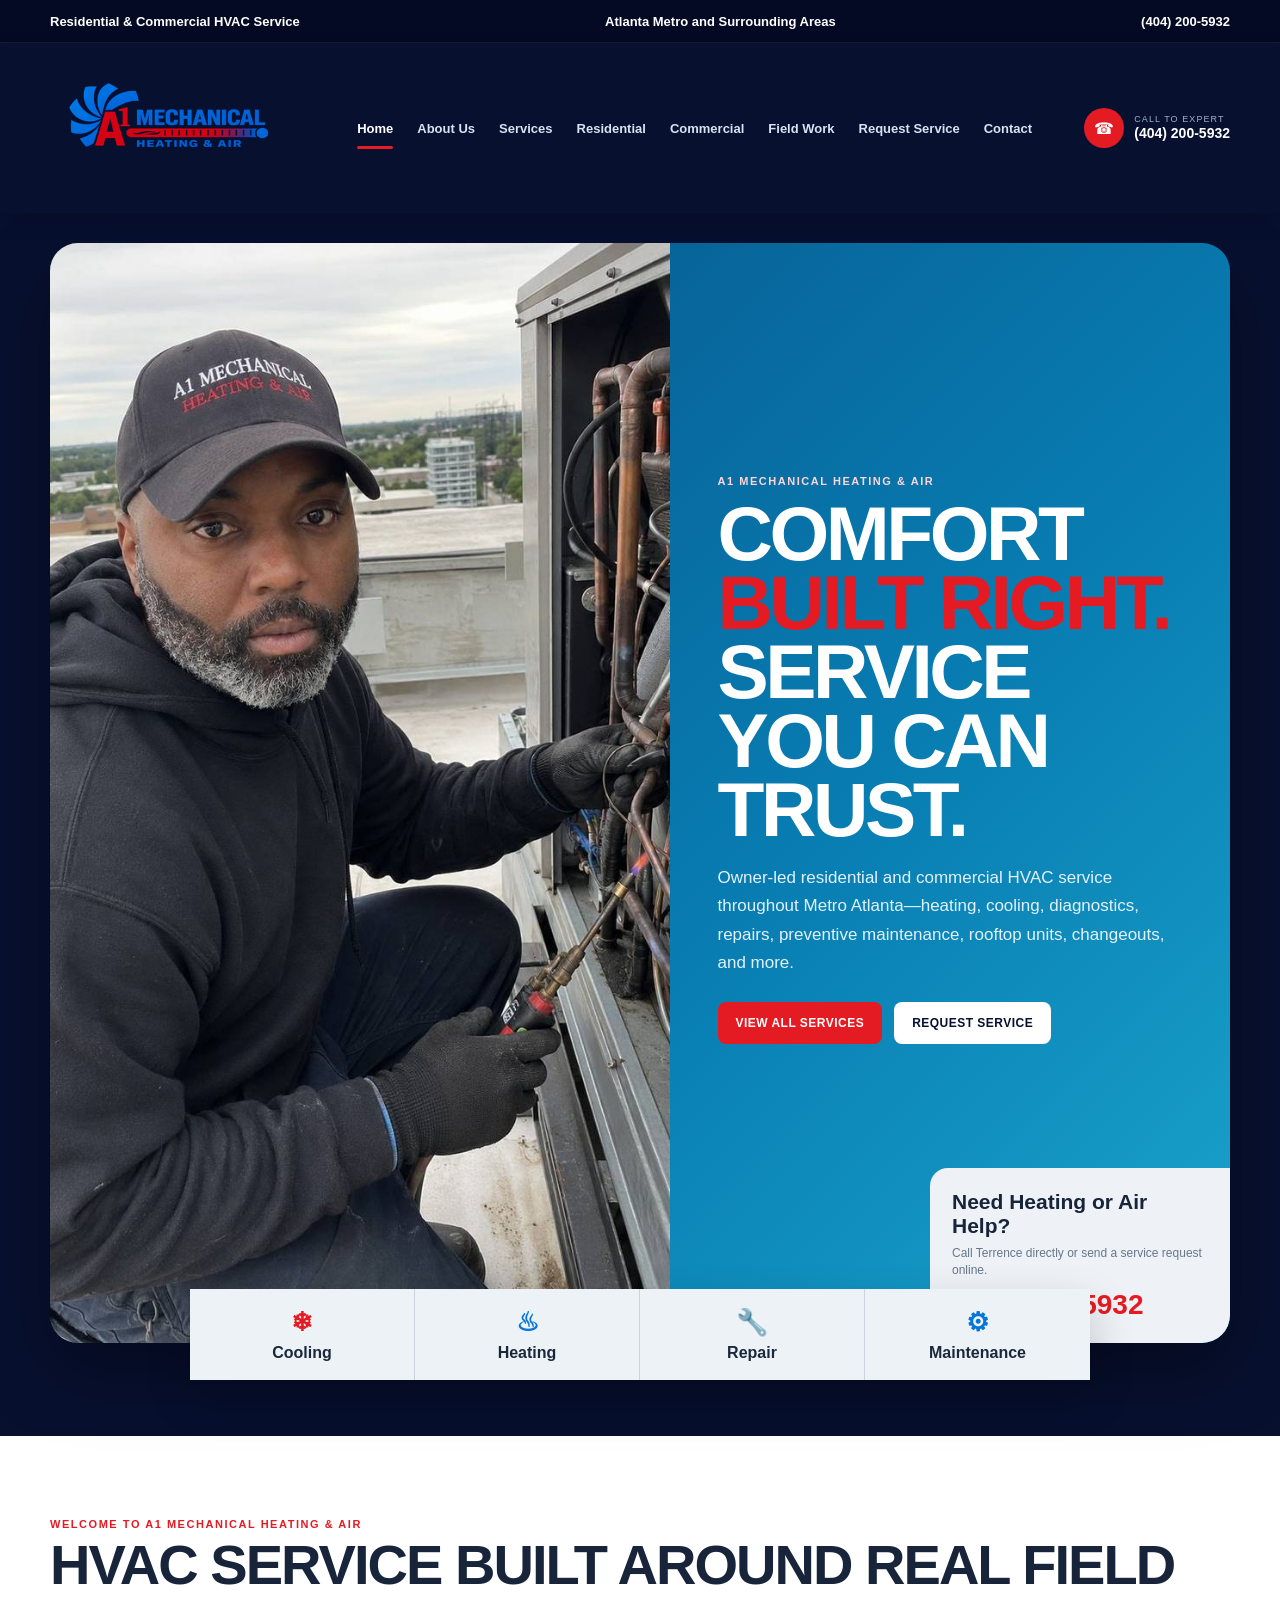
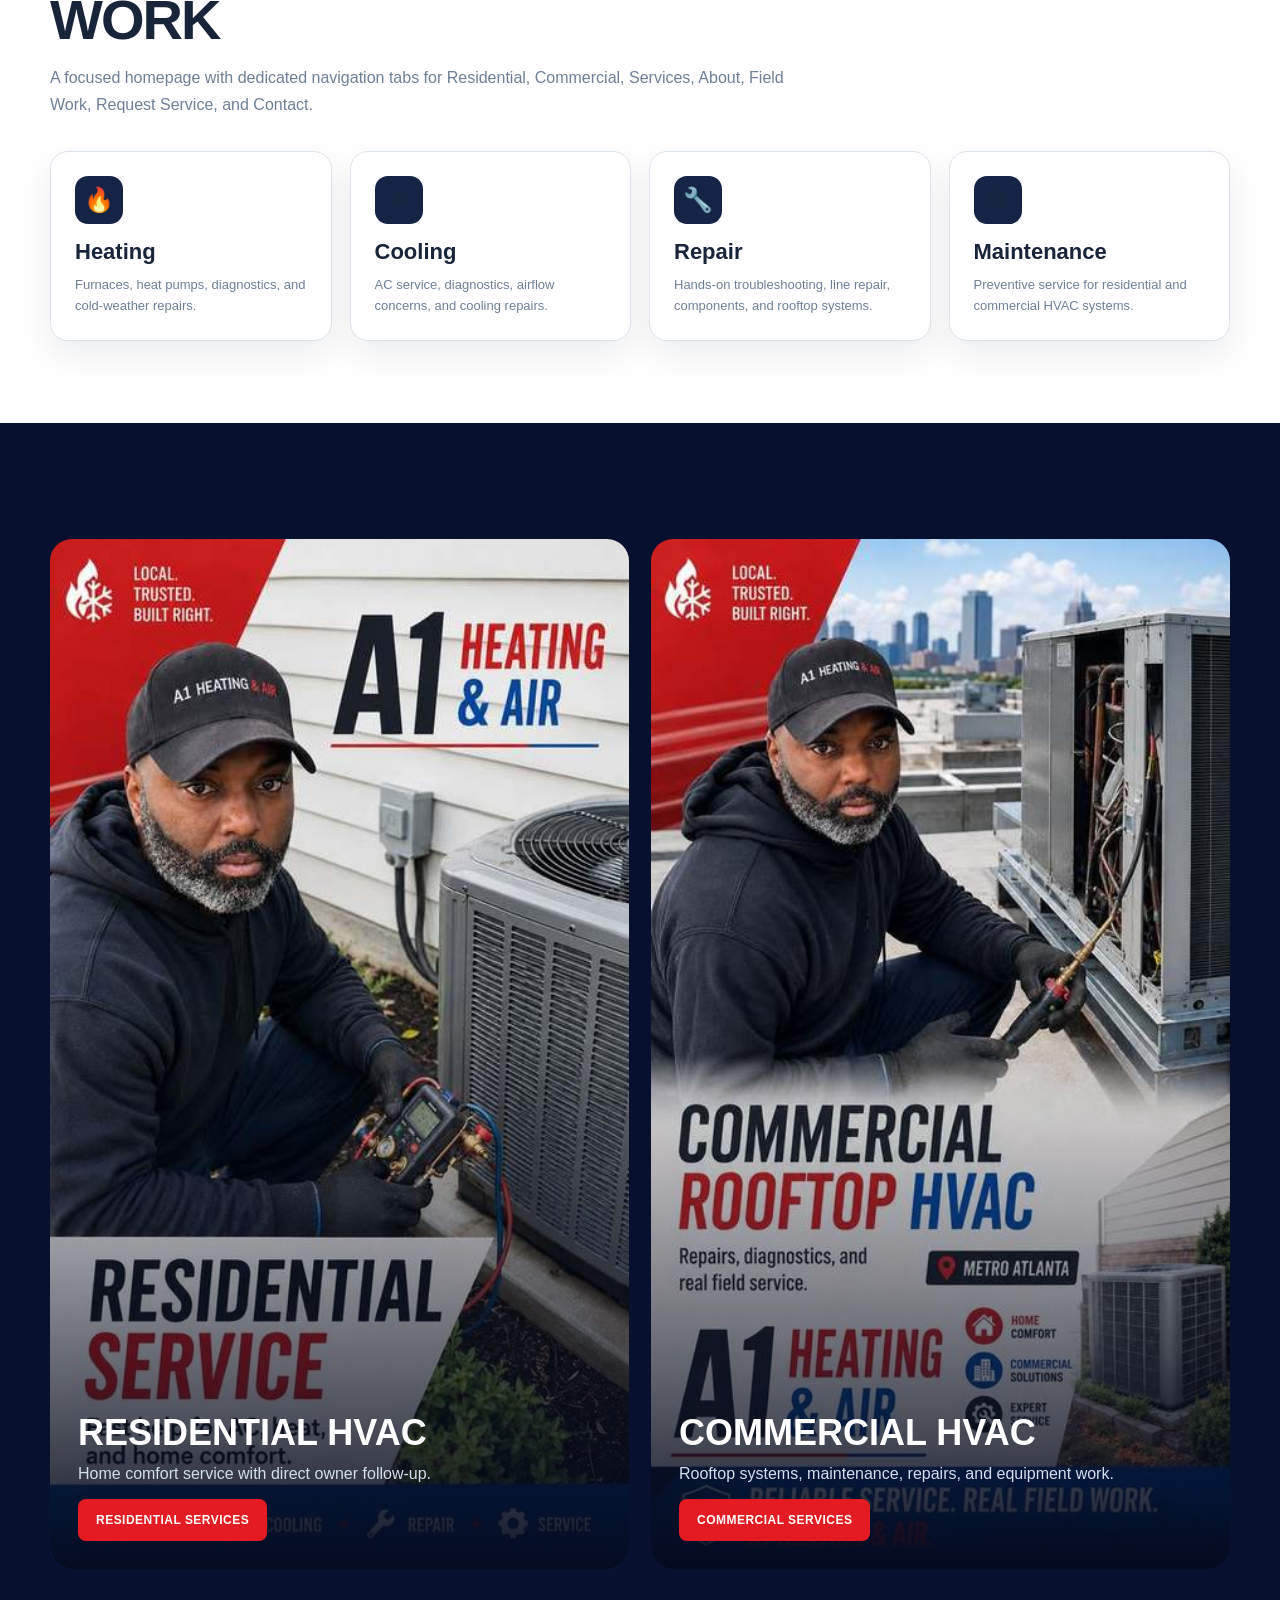
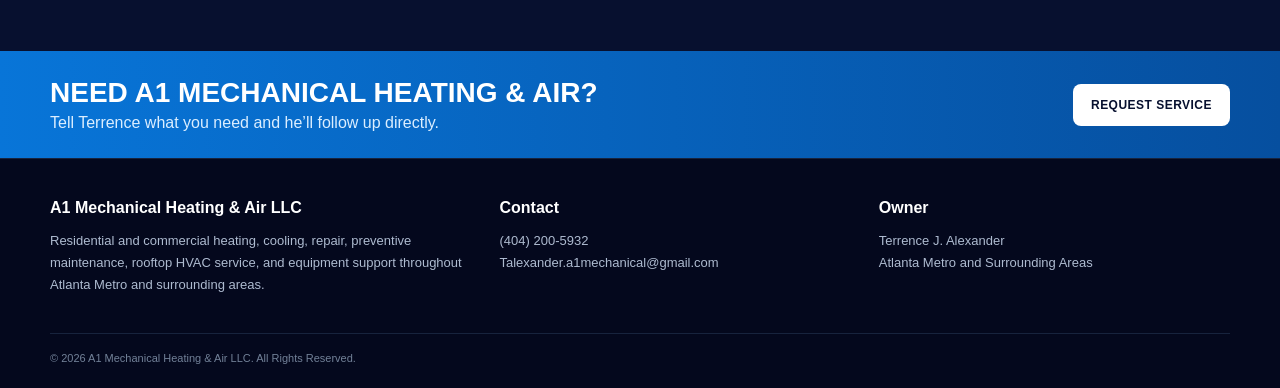
==== index.html @ 17d59645 "Rebuild site as true multi-page website with navigation tabs" ====
<!doctype html><html lang="en"><head><meta charset="utf-8"><meta name="viewport" content="width=device-width,initial-scale=1"><title>A1 Mechanical Heating & Air | Metro Atlanta HVAC</title><meta name="description" content="A1 Mechanical Heating & Air LLC - Metro Atlanta HVAC services."><style>:root{--navy:#07102f;--navy2:#0d1b3d;--blue:#0875d8;--red:#e51b23;--red2:#bd1118;--white:#fff;--soft:#f4f7fb;--ink:#18243a;--muted:#6f8096;--line:#dbe3ec}*{box-sizing:border-box}html{scroll-behavior:smooth}body{margin:0;font-family:Arial,Helvetica,sans-serif;color:var(--ink);background:var(--soft)}a{text-decoration:none;color:inherit}img{max-width:100%;display:block}.container{width:min(1180px,calc(100% - 36px));margin:auto}.topbar{background:#050a24;color:#fff;border-bottom:1px solid rgba(255,255,255,.07)}.topbar .container{min-height:42px;display:flex;align-items:center;justify-content:space-between;gap:18px;font-size:13px;font-weight:700}.site-header{background:var(--navy);position:sticky;top:0;z-index:50;box-shadow:0 8px 20px rgba(0,0,0,.16)}.nav{min-height:86px;display:flex;align-items:center;justify-content:space-between;gap:24px}.logo img{width:255px;height:auto}.tabs{display:flex;align-items:center;gap:24px;color:#d7e3f2;font-weight:700;font-size:13px}.tabs a{position:relative;padding:33px 0}.tabs a:hover,.tabs a.active{color:#fff}.tabs a.active:after{content:"";position:absolute;left:0;right:0;bottom:20px;height:3px;background:var(--red);border-radius:3px}.callbox{display:flex;align-items:center;gap:10px;color:#fff}.callcircle{width:40px;height:40px;border-radius:50%;background:var(--red);display:grid;place-items:center}.callbox small{display:block;color:#9db0c9;font-size:9px;text-transform:uppercase;letter-spacing:.12em}.callbox b{font-size:14px}.mobile-nav{display:none;background:var(--red);padding:10px 13px;border-radius:999px;color:#fff;font-size:12px;font-weight:900}.hero-wrap{background:var(--navy);padding:30px 0 56px}.hero{min-height:620px;border-radius:28px;overflow:hidden;background:linear-gradient(135deg,#074f86,#087db2 60%,#1aa4cc);display:grid;grid-template-columns:1.05fr .95fr;position:relative;box-shadow:0 30px 70px rgba(0,0,0,.35)}.hero-media{position:relative;min-height:620px;background:#0a2346;overflow:hidden}.hero-media img{width:100%;height:100%;object-fit:cover;object-position:center top}.hero-copy{padding:72px 54px 140px 48px;color:#fff;display:flex;flex-direction:column;justify-content:center}.kicker{color:#ffd5d7;text-transform:uppercase;letter-spacing:.14em;font-size:11px;font-weight:900;margin-bottom:12px}.hero h1,.page-hero h1{margin:0;text-transform:uppercase;font-size:clamp(48px,6vw,82px);line-height:.9;letter-spacing:-.045em}.hero h1 span,.page-hero h1 span{color:var(--red)}.hero p{font-size:17px;line-height:1.65;color:#e3f1fb;max-width:560px;margin:20px 0 25px}.actions{display:flex;gap:12px;flex-wrap:wrap}.btn{display:inline-flex;justify-content:center;align-items:center;padding:14px 18px;border-radius:8px;font-size:12px;font-weight:900;text-transform:uppercase;letter-spacing:.04em}.btn-red{background:var(--red);color:#fff}.btn-red:hover{background:var(--red2)}.btn-light{background:#fff;color:var(--navy)}.hero-contact{position:absolute;right:0;bottom:0;width:300px;background:#eef2f7;color:var(--ink);padding:22px;border-radius:18px 0 0 0}.hero-contact h3{margin:0 0 7px;font-size:21px}.hero-contact p{font-size:12px;line-height:1.45;color:#66768b;margin:0 0 10px}.hero-contact strong{font-size:28px;color:var(--red)}.quickbar{width:min(900px,86%);margin:-54px auto 0;position:relative;z-index:5;background:#edf2f7;display:grid;grid-template-columns:repeat(4,1fr);box-shadow:0 18px 45px rgba(0,0,0,.2)}.quick{padding:18px 14px;text-align:center;border-right:1px solid #cad3de;font-weight:800;color:#1b283b}.quick:last-child{border:0}.quick .icon{display:block;font-size:26px;margin-bottom:6px}.quick:nth-child(odd) .icon{color:var(--red)}.quick:nth-child(even) .icon{color:var(--blue)}.section{padding:82px 0}.section.dark{background:var(--navy);color:#fff}.section.alt{background:#fff}.eyebrow{color:var(--red);font-size:11px;letter-spacing:.14em;text-transform:uppercase;font-weight:900}.section h2{font-size:clamp(36px,4.5vw,56px);line-height:.98;text-transform:uppercase;letter-spacing:-.035em;margin:8px 0 14px}.section-lead{max-width:760px;color:var(--muted);line-height:1.7}.dark .section-lead{color:#aebbd0}.card-grid{display:grid;grid-template-columns:repeat(4,1fr);gap:18px;margin-top:32px}.card{background:#fff;border:1px solid var(--line);border-radius:18px;padding:24px;box-shadow:0 14px 35px rgba(9,28,56,.08)}.dark .card{background:#0d1938;border-color:#213456;color:#fff}.card h3{margin:0 0 9px;font-size:22px}.card p{margin:0;color:var(--muted);line-height:1.65;font-size:13px}.dark .card p{color:#9eacc1}.card .mini{width:48px;height:48px;border-radius:13px;background:#152344;display:grid;place-items:center;font-size:24px;margin-bottom:15px}.feature-grid{display:grid;grid-template-columns:1fr 1fr;gap:22px;margin-top:34px}.feature{min-height:500px;border-radius:22px;overflow:hidden;position:relative;background:#0d1830}.feature img{width:100%;height:100%;object-fit:cover}.feature:after{content:"";position:absolute;inset:0;background:linear-gradient(transparent 48%,rgba(4,9,27,.95))}.feature-copy{position:absolute;left:28px;right:28px;bottom:28px;z-index:2;color:#fff}.feature-copy h3{margin:0;font-size:36px;text-transform:uppercase}.feature-copy p{margin:8px 0 12px;color:#d3dfed;line-height:1.55}.band{background:linear-gradient(90deg,var(--blue),#064f9f);color:#fff;padding:26px 0}.band .container{display:flex;align-items:center;justify-content:space-between;gap:20px}.band h3{margin:0;font-size:28px;text-transform:uppercase}.band p{margin:5px 0 0;color:#dbeeff}.gallery{display:grid;grid-template-columns:repeat(5,1fr);gap:14px;margin-top:30px}.gallery img{width:100%;aspect-ratio:3/4;object-fit:cover;border-radius:16px;box-shadow:0 14px 34px rgba(0,0,0,.12)}.page-hero{background:linear-gradient(135deg,var(--navy),#0a2958);color:#fff;padding:76px 0}.page-hero p{max-width:650px;color:#c8d8eb;line-height:1.7;font-size:17px}.content-split{display:grid;grid-template-columns:1fr 1fr;gap:30px;align-items:center}.content-split img{border-radius:22px;box-shadow:0 18px 48px rgba(0,0,0,.15)}.list{padding:0;margin:22px 0;list-style:none}.list li{padding:11px 0;border-bottom:1px solid #e1e7ee}.list li:before{content:"✓";color:var(--red);font-weight:900;margin-right:10px}.form-shell{display:grid;grid-template-columns:.8fr 1.2fr;gap:26px;align-items:start}.contact-card{background:linear-gradient(145deg,#0e2a57,#081730);color:#fff;border-radius:22px;padding:30px;position:sticky;top:110px}.contact-card h3{margin:0 0 10px;font-size:33px;text-transform:uppercase}.contact-card p{color:#b4c5d9;line-height:1.6}.contact-item{padding:14px 0;border-top:1px solid rgba(255,255,255,.13)}.contact-item:first-of-type{border:0}.contact-item span{display:block;font-size:13px;color:#bfd0e1;margin-top:3px}.form-card{background:#fff;border-radius:22px;padding:30px;box-shadow:0 16px 42px rgba(0,0,0,.08)}.form-card h2{margin-top:0}.form-grid{display:grid;grid-template-columns:1fr 1fr;gap:14px}.field{display:flex;flex-direction:column;gap:6px}.full{grid-column:1/-1}label{font-size:12px;font-weight:800;color:#25364a}input,select,textarea{width:100%;border:1px solid #ccd6e1;border-radius:10px;padding:12px 13px;outline:none}input:focus,select:focus,textarea:focus{border-color:var(--blue);box-shadow:0 0 0 4px rgba(8,117,216,.08)}textarea{min-height:120px;resize:vertical}.segment{display:grid;grid-template-columns:1fr 1fr;gap:8px}.segment input{display:none}.segment span{display:block;text-align:center;padding:11px;border:1px solid #ccd6e1;border-radius:10px;font-weight:800;cursor:pointer}.segment input:checked+span{background:#eef6ff;border-color:var(--blue);color:var(--blue)}.submit{width:100%;border:0;border-radius:10px;background:var(--red);color:#fff;padding:15px;font-weight:900;text-transform:uppercase;cursor:pointer}footer{background:#04081d;color:#aebbd0;padding:40px 0 24px;border-top:1px solid #17233d}.footer-grid{display:grid;grid-template-columns:1.2fr 1fr 1fr;gap:28px}footer h4{margin:0 0 10px;color:#fff}footer p,footer a{font-size:13px;line-height:1.7}.copy{border-top:1px solid #17233d;margin-top:24px;padding-top:18px;font-size:11px;color:#728198}@media(max-width:980px){.tabs,.callbox{display:none}.mobile-nav{display:inline-flex}.hero{grid-template-columns:1fr}.hero-media{min-height:420px}.hero-copy{padding:42px 30px 150px}.quickbar{width:94%;grid-template-columns:1fr 1fr}.card-grid{grid-template-columns:1fr 1fr}.gallery{grid-template-columns:repeat(3,1fr)}.content-split,.form-shell{grid-template-columns:1fr}.contact-card{position:static}.footer-grid{grid-template-columns:1fr 1fr}}@media(max-width:640px){.container{width:min(100% - 24px,1180px)}.topbar .container{justify-content:center;text-align:center}.logo img{width:220px}.hero-media{min-height:330px}.hero-copy{padding:32px 22px 165px}.hero h1,.page-hero h1{font-size:50px}.hero-contact{width:100%;border-radius:0}.quickbar{width:100%;margin-top:0}.card-grid{grid-template-columns:1fr}.feature-grid{grid-template-columns:1fr}.gallery{grid-template-columns:1fr 1fr}.band .container{display:block}.band .btn{margin-top:14px}.form-grid{grid-template-columns:1fr}.full{grid-column:auto}.footer-grid{grid-template-columns:1fr}}</style></head><body><div class="topbar"><div class="container"><span>Residential &amp; Commercial HVAC Service</span><span>Atlanta Metro and Surrounding Areas</span><a href="tel:+14042005932">(404) 200-5932</a></div></div><header class="site-header"><div class="container nav"><a class="logo" href="index.html"><img src="[data-uri]" alt="A1 Mechanical Heating & Air"></a><nav class="tabs"><a href="index.html" class="active">Home</a><a href="about.html" class="">About Us</a><a href="services.html" class="">Services</a><a href="residential.html" class="">Residential</a><a href="commercial.html" class="">Commercial</a><a href="field-work.html" class="">Field Work</a><a href="request-service.html" class="">Request Service</a><a href="contact.html" class="">Contact</a></nav><div class="callbox"><div class="callcircle">☎</div><div><small>Call to Expert</small><b>(404) 200-5932</b></div></div><a class="mobile-nav" href="request-service.html">Request Service</a></div></header><main><section class="hero-wrap"><div class="container"><div class="hero"><div class="hero-media"><img src="[data-uri]" alt="Terrence J. Alexander of A1 Mechanical Heating & Air"></div><div class="hero-copy"><div class="kicker">A1 Mechanical Heating & Air</div><h1>Comfort <span>Built Right.</span><br>Service You Can Trust.</h1><p>Owner-led residential and commercial HVAC service throughout Metro Atlanta—heating, cooling, diagnostics, repairs, preventive maintenance, rooftop units, changeouts, and more.</p><div class="actions"><a class="btn btn-red" href="services.html">View All Services</a><a class="btn btn-light" href="request-service.html">Request Service</a></div></div><aside class="hero-contact"><h3>Need Heating or Air Help?</h3><p>Call Terrence directly or send a service request online.</p><strong>(404) 200-5932</strong></aside></div><div class="quickbar"><div class="quick"><span class="icon">❄</span>Cooling</div><div class="quick"><span class="icon">♨</span>Heating</div><div class="quick"><span class="icon">🔧</span>Repair</div><div class="quick"><span class="icon">⚙</span>Maintenance</div></div></div></section><section class="section alt"><div class="container"><div class="eyebrow">Welcome to A1 Mechanical Heating & Air</div><h2>HVAC Service Built Around Real Field Work</h2><p class="section-lead">A focused homepage with dedicated navigation tabs for Residential, Commercial, Services, About, Field Work, Request Service, and Contact.</p><div class="card-grid"><div class="card"><div class="mini">🔥</div><h3>Heating</h3><p>Furnaces, heat pumps, diagnostics, and cold-weather repairs.</p></div><div class="card"><div class="mini">❄</div><h3>Cooling</h3><p>AC service, diagnostics, airflow concerns, and cooling repairs.</p></div><div class="card"><div class="mini">🔧</div><h3>Repair</h3><p>Hands-on troubleshooting, line repair, components, and rooftop systems.</p></div><div class="card"><div class="mini">⚙</div><h3>Maintenance</h3><p>Preventive service for residential and commercial HVAC systems.</p></div></div></div></section><section class="section dark"><div class="container"><div class="feature-grid"><div class="feature"><img src="[data-uri]" alt="Residential HVAC"><div class="feature-copy"><h3>Residential HVAC</h3><p>Home comfort service with direct owner follow-up.</p><a class="btn btn-red" href="residential.html">Residential Services</a></div></div><div class="feature"><img src="[data-uri]" alt="Commercial rooftop HVAC"><div class="feature-copy"><h3>Commercial HVAC</h3><p>Rooftop systems, maintenance, repairs, and equipment work.</p><a class="btn btn-red" href="commercial.html">Commercial Services</a></div></div></div></div></section><div class="band"><div class="container"><div><h3>Need A1 Mechanical Heating & Air?</h3><p>Tell Terrence what you need and he’ll follow up directly.</p></div><a class="btn btn-light" href="request-service.html">Request Service</a></div></div></main><footer><div class="container footer-grid"><div><h4>A1 Mechanical Heating &amp; Air LLC</h4><p>Residential and commercial heating, cooling, repair, preventive maintenance, rooftop HVAC service, and equipment support throughout Atlanta Metro and surrounding areas.</p></div><div><h4>Contact</h4><p><a href="tel:+14042005932">(404) 200-5932</a><br><a href="mailto:Talexander.a1mechanical@gmail.com">Talexander.a1mechanical@gmail.com</a></p></div><div><h4>Owner</h4><p>Terrence J. Alexander<br>Atlanta Metro and Surrounding Areas</p></div></div><div class="container copy">© 2026 A1 Mechanical Heating &amp; Air LLC. All Rights Reserved.</div></footer></body></html>
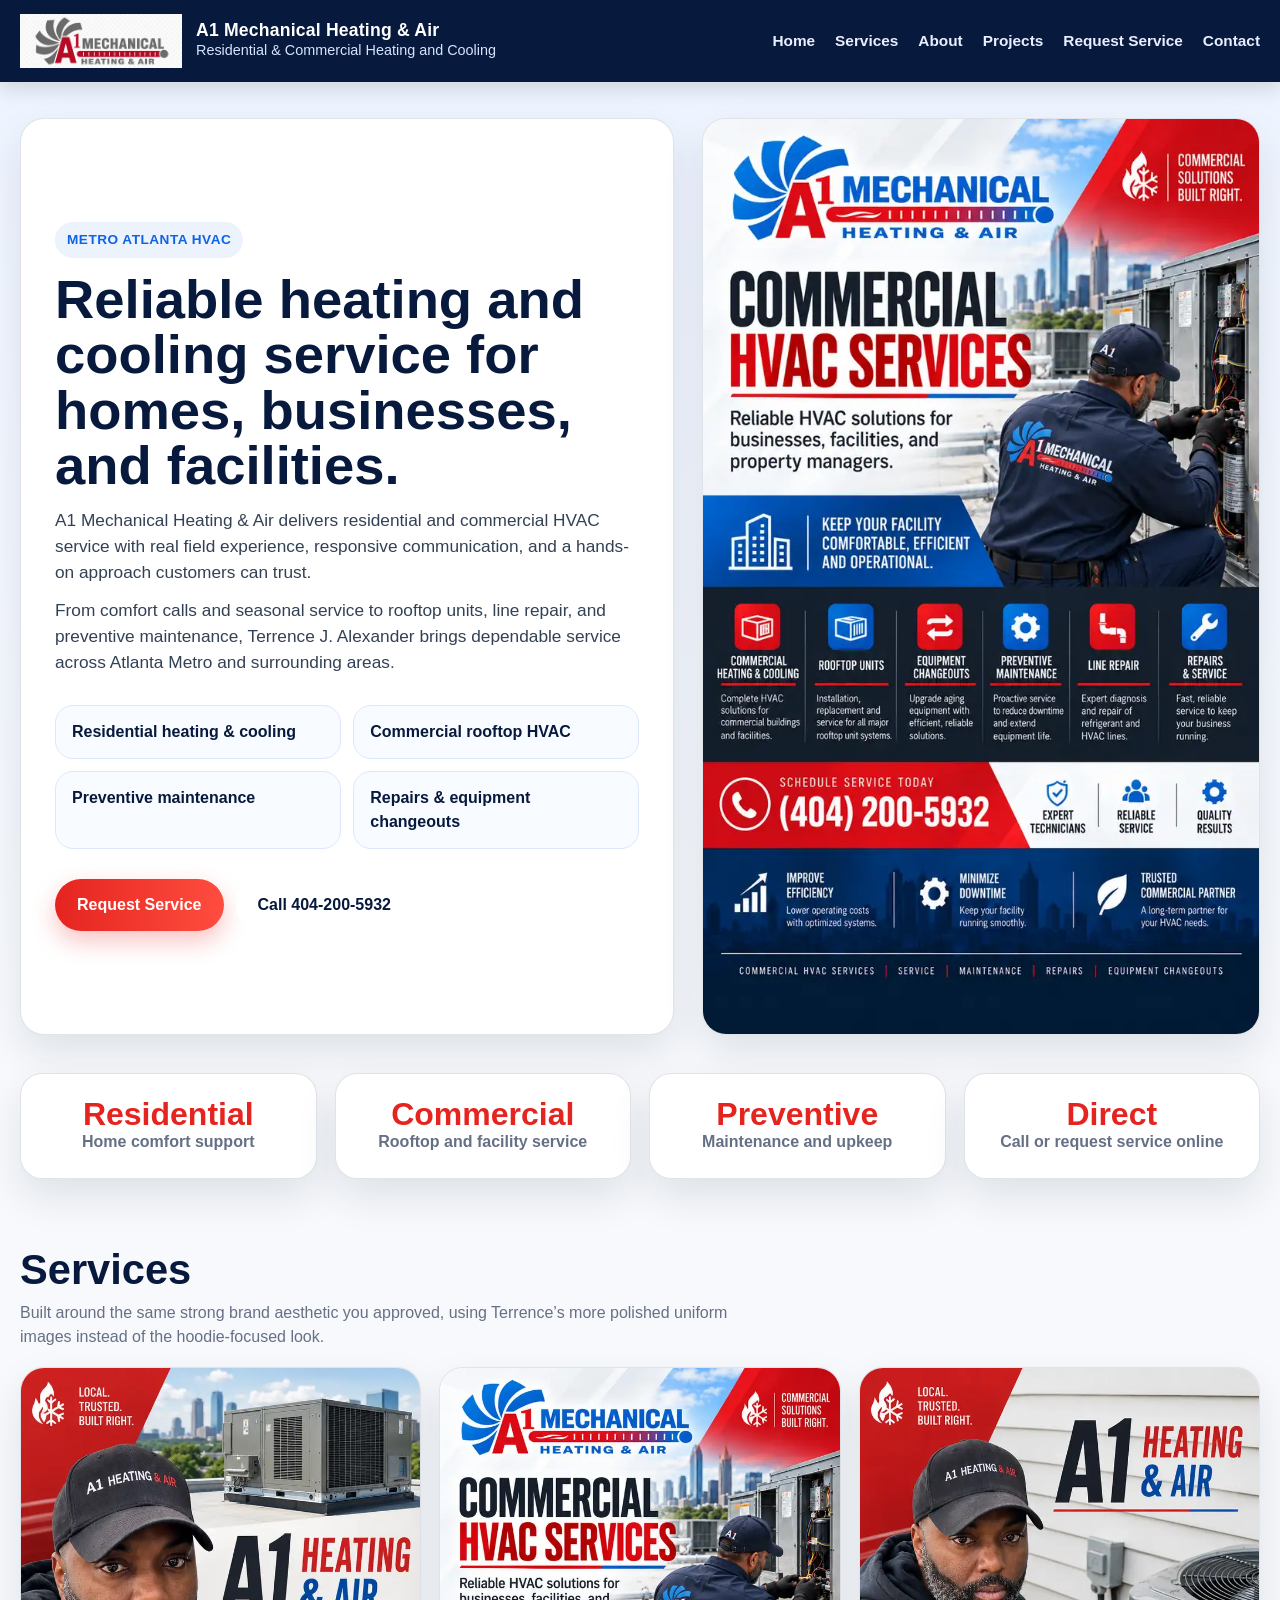
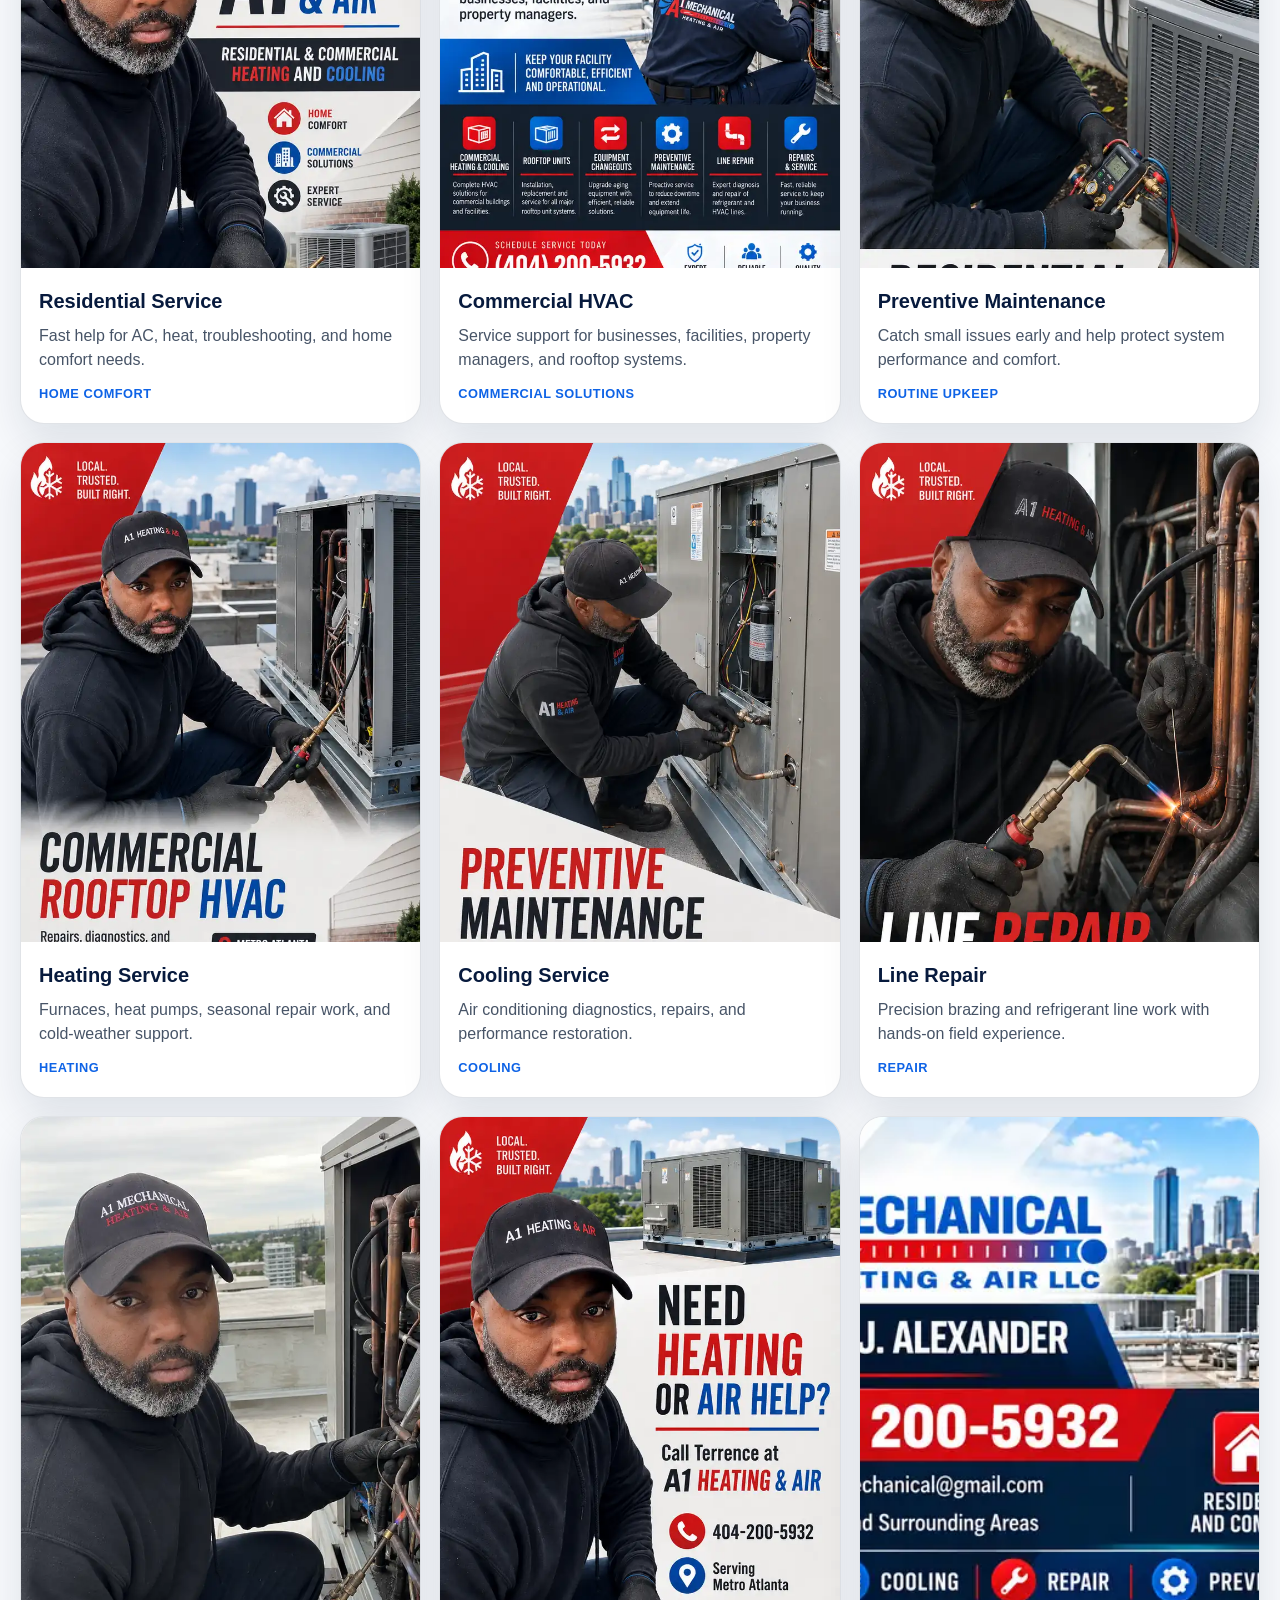
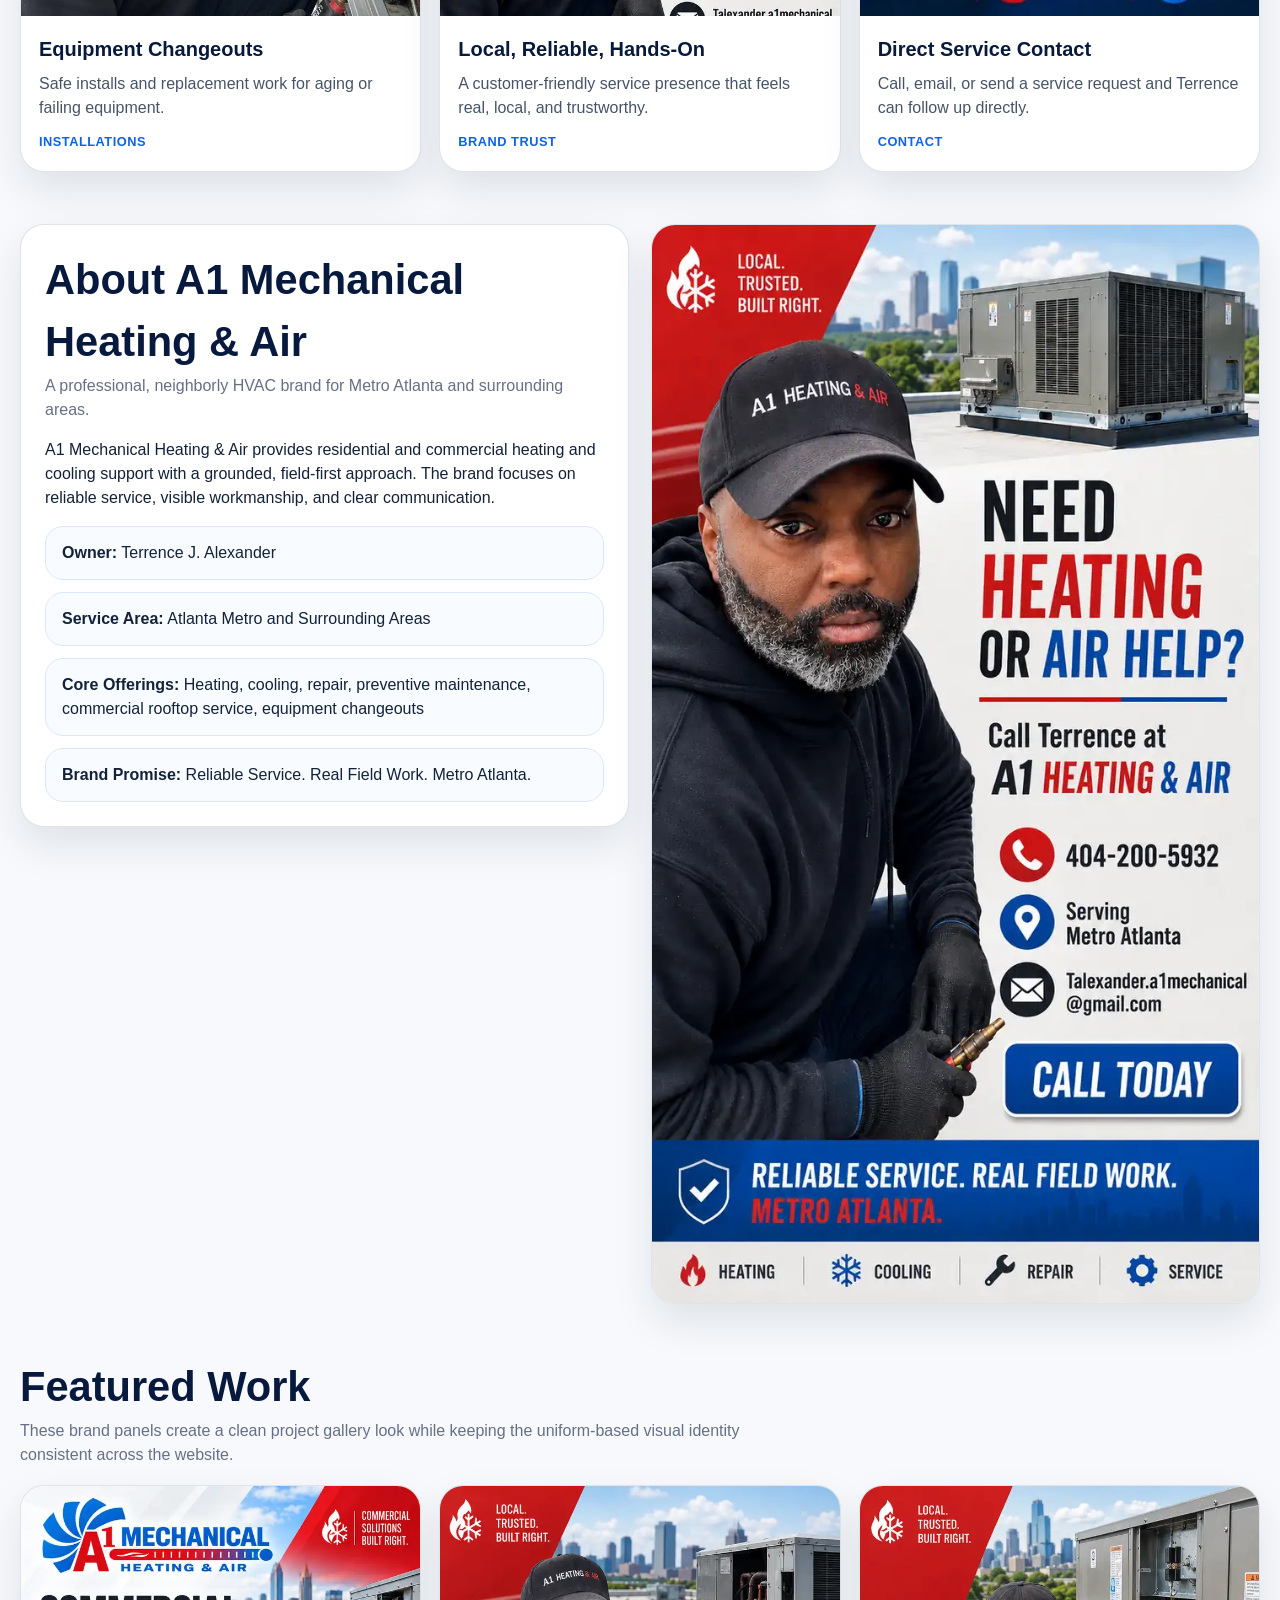
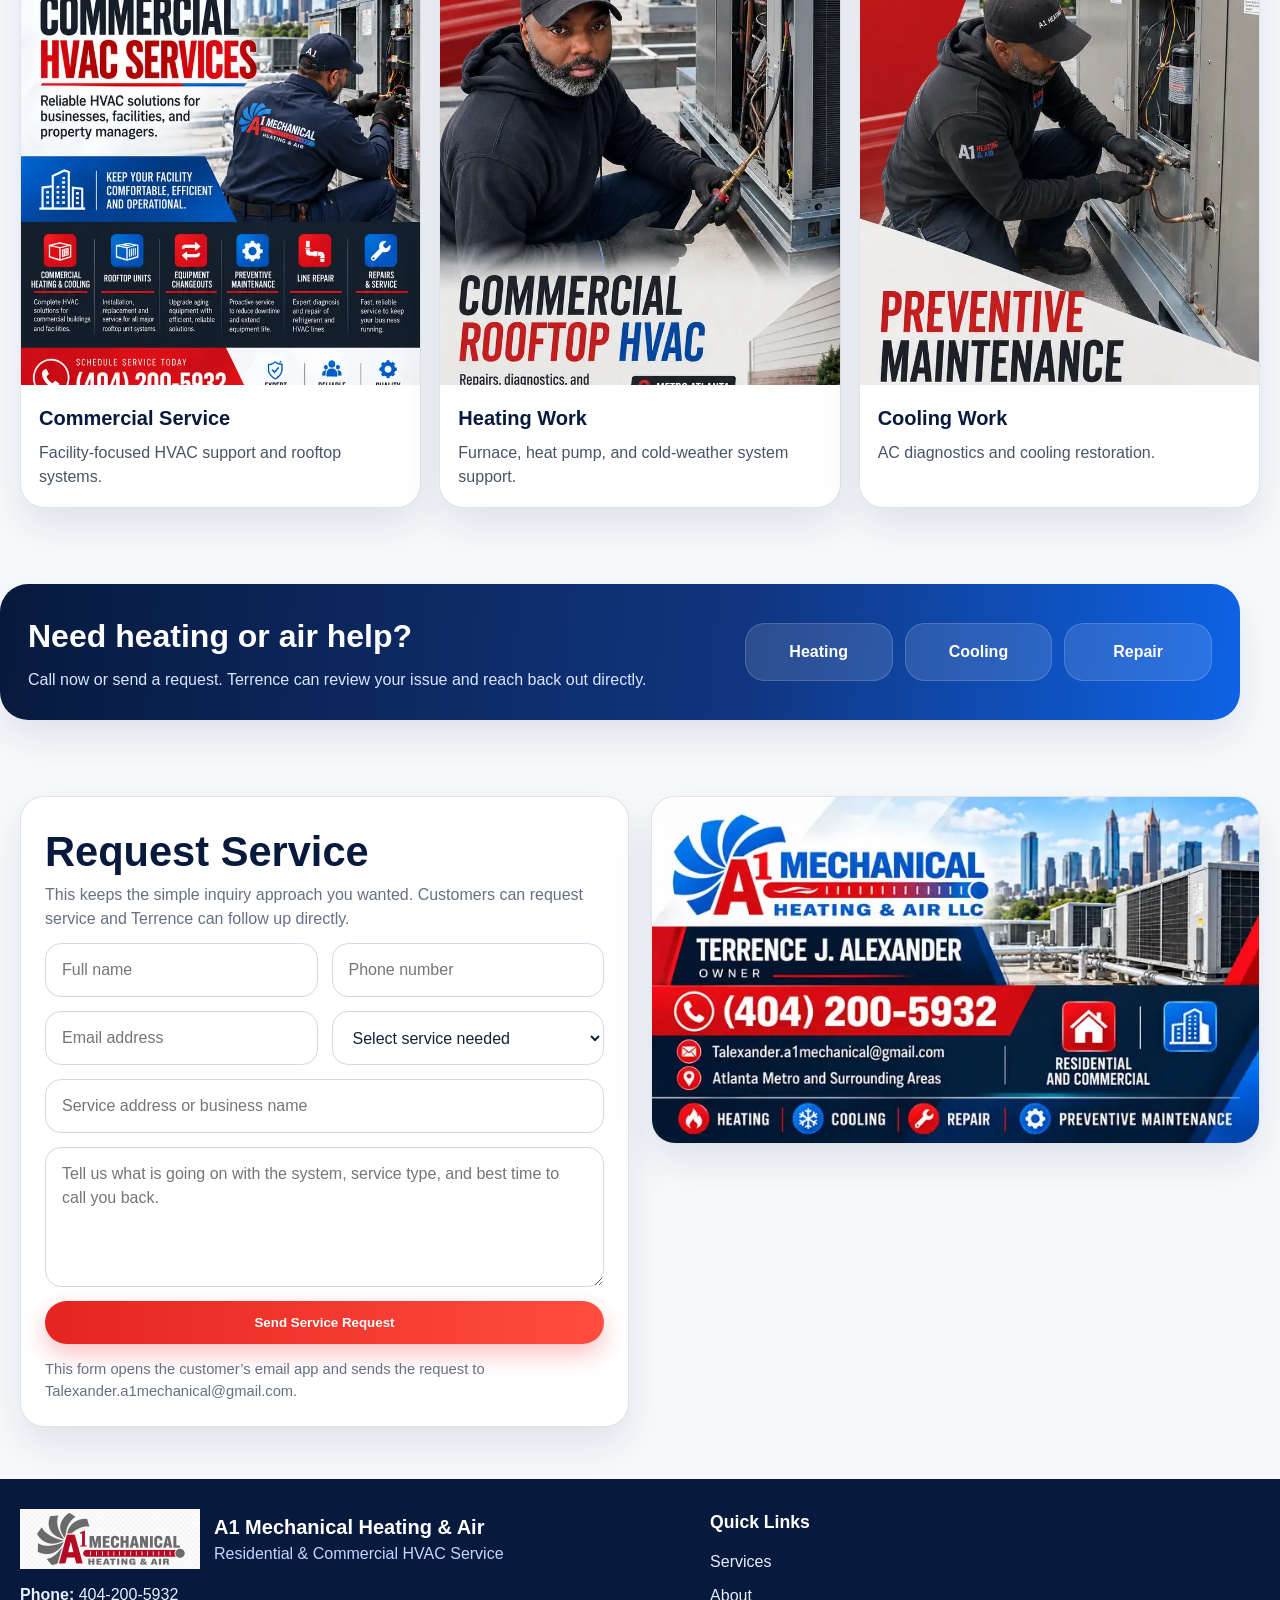
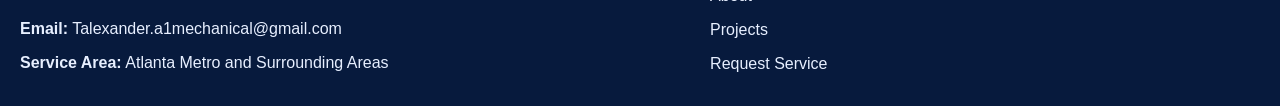
==== commit 02efaf4c: "Deploy polished uniform-brand A1 Mechanical Heating & Air website" ====
--- a/index.html
+++ b/index.html
@@ -1 +1,556 @@
-<!doctype html><html lang="en"><head><meta charset="utf-8"><meta name="viewport" content="width=device-width,initial-scale=1"><title>A1 Mechanical Heating & Air | Metro Atlanta HVAC</title><meta name="description" content="A1 Mechanical Heating & Air LLC - Metro Atlanta HVAC services."><style>:root{--navy:#07102f;--navy2:#0d1b3d;--blue:#0875d8;--red:#e51b23;--red2:#bd1118;--white:#fff;--soft:#f4f7fb;--ink:#18243a;--muted:#6f8096;--line:#dbe3ec}*{box-sizing:border-box}html{scroll-behavior:smooth}body{margin:0;font-family:Arial,Helvetica,sans-serif;color:var(--ink);background:var(--soft)}a{text-decoration:none;color:inherit}img{max-width:100%;display:block}.container{width:min(1180px,calc(100% - 36px));margin:auto}.topbar{background:#050a24;color:#fff;border-bottom:1px solid rgba(255,255,255,.07)}.topbar .container{min-height:42px;display:flex;align-items:center;justify-content:space-between;gap:18px;font-size:13px;font-weight:700}.site-header{background:var(--navy);position:sticky;top:0;z-index:50;box-shadow:0 8px 20px rgba(0,0,0,.16)}.nav{min-height:86px;display:flex;align-items:center;justify-content:space-between;gap:24px}.logo img{width:255px;height:auto}.tabs{display:flex;align-items:center;gap:24px;color:#d7e3f2;font-weight:700;font-size:13px}.tabs a{position:relative;padding:33px 0}.tabs a:hover,.tabs a.active{color:#fff}.tabs a.active:after{content:"";position:absolute;left:0;right:0;bottom:20px;height:3px;background:var(--red);border-radius:3px}.callbox{display:flex;align-items:center;gap:10px;color:#fff}.callcircle{width:40px;height:40px;border-radius:50%;background:var(--red);display:grid;place-items:center}.callbox small{display:block;color:#9db0c9;font-size:9px;text-transform:uppercase;letter-spacing:.12em}.callbox b{font-size:14px}.mobile-nav{display:none;background:var(--red);padding:10px 13px;border-radius:999px;color:#fff;font-size:12px;font-weight:900}.hero-wrap{background:var(--navy);padding:30px 0 56px}.hero{min-height:620px;border-radius:28px;overflow:hidden;background:linear-gradient(135deg,#074f86,#087db2 60%,#1aa4cc);display:grid;grid-template-columns:1.05fr .95fr;position:relative;box-shadow:0 30px 70px rgba(0,0,0,.35)}.hero-media{position:relative;min-height:620px;background:#0a2346;overflow:hidden}.hero-media img{width:100%;height:100%;object-fit:cover;object-position:center top}.hero-copy{padding:72px 54px 140px 48px;color:#fff;display:flex;flex-direction:column;justify-content:center}.kicker{color:#ffd5d7;text-transform:uppercase;letter-spacing:.14em;font-size:11px;font-weight:900;margin-bottom:12px}.hero h1,.page-hero h1{margin:0;text-transform:uppercase;font-size:clamp(48px,6vw,82px);line-height:.9;letter-spacing:-.045em}.hero h1 span,.page-hero h1 span{color:var(--red)}.hero p{font-size:17px;line-height:1.65;color:#e3f1fb;max-width:560px;margin:20px 0 25px}.actions{display:flex;gap:12px;flex-wrap:wrap}.btn{display:inline-flex;justify-content:center;align-items:center;padding:14px 18px;border-radius:8px;font-size:12px;font-weight:900;text-transform:uppercase;letter-spacing:.04em}.btn-red{background:var(--red);color:#fff}.btn-red:hover{background:var(--red2)}.btn-light{background:#fff;color:var(--navy)}.hero-contact{position:absolute;right:0;bottom:0;width:300px;background:#eef2f7;color:var(--ink);padding:22px;border-radius:18px 0 0 0}.hero-contact h3{margin:0 0 7px;font-size:21px}.hero-contact p{font-size:12px;line-height:1.45;color:#66768b;margin:0 0 10px}.hero-contact strong{font-size:28px;color:var(--red)}.quickbar{width:min(900px,86%);margin:-54px auto 0;position:relative;z-index:5;background:#edf2f7;display:grid;grid-template-columns:repeat(4,1fr);box-shadow:0 18px 45px rgba(0,0,0,.2)}.quick{padding:18px 14px;text-align:center;border-right:1px solid #cad3de;font-weight:800;color:#1b283b}.quick:last-child{border:0}.quick .icon{display:block;font-size:26px;margin-bottom:6px}.quick:nth-child(odd) .icon{color:var(--red)}.quick:nth-child(even) .icon{color:var(--blue)}.section{padding:82px 0}.section.dark{background:var(--navy);color:#fff}.section.alt{background:#fff}.eyebrow{color:var(--red);font-size:11px;letter-spacing:.14em;text-transform:uppercase;font-weight:900}.section h2{font-size:clamp(36px,4.5vw,56px);line-height:.98;text-transform:uppercase;letter-spacing:-.035em;margin:8px 0 14px}.section-lead{max-width:760px;color:var(--muted);line-height:1.7}.dark .section-lead{color:#aebbd0}.card-grid{display:grid;grid-template-columns:repeat(4,1fr);gap:18px;margin-top:32px}.card{background:#fff;border:1px solid var(--line);border-radius:18px;padding:24px;box-shadow:0 14px 35px rgba(9,28,56,.08)}.dark .card{background:#0d1938;border-color:#213456;color:#fff}.card h3{margin:0 0 9px;font-size:22px}.card p{margin:0;color:var(--muted);line-height:1.65;font-size:13px}.dark .card p{color:#9eacc1}.card .mini{width:48px;height:48px;border-radius:13px;background:#152344;display:grid;place-items:center;font-size:24px;margin-bottom:15px}.feature-grid{display:grid;grid-template-columns:1fr 1fr;gap:22px;margin-top:34px}.feature{min-height:500px;border-radius:22px;overflow:hidden;position:relative;background:#0d1830}.feature img{width:100%;height:100%;object-fit:cover}.feature:after{content:"";position:absolute;inset:0;background:linear-gradient(transparent 48%,rgba(4,9,27,.95))}.feature-copy{position:absolute;left:28px;right:28px;bottom:28px;z-index:2;color:#fff}.feature-copy h3{margin:0;font-size:36px;text-transform:uppercase}.feature-copy p{margin:8px 0 12px;color:#d3dfed;line-height:1.55}.band{background:linear-gradient(90deg,var(--blue),#064f9f);color:#fff;padding:26px 0}.band .container{display:flex;align-items:center;justify-content:space-between;gap:20px}.band h3{margin:0;font-size:28px;text-transform:uppercase}.band p{margin:5px 0 0;color:#dbeeff}.gallery{display:grid;grid-template-columns:repeat(5,1fr);gap:14px;margin-top:30px}.gallery img{width:100%;aspect-ratio:3/4;object-fit:cover;border-radius:16px;box-shadow:0 14px 34px rgba(0,0,0,.12)}.page-hero{background:linear-gradient(135deg,var(--navy),#0a2958);color:#fff;padding:76px 0}.page-hero p{max-width:650px;color:#c8d8eb;line-height:1.7;font-size:17px}.content-split{display:grid;grid-template-columns:1fr 1fr;gap:30px;align-items:center}.content-split img{border-radius:22px;box-shadow:0 18px 48px rgba(0,0,0,.15)}.list{padding:0;margin:22px 0;list-style:none}.list li{padding:11px 0;border-bottom:1px solid #e1e7ee}.list li:before{content:"✓";color:var(--red);font-weight:900;margin-right:10px}.form-shell{display:grid;grid-template-columns:.8fr 1.2fr;gap:26px;align-items:start}.contact-card{background:linear-gradient(145deg,#0e2a57,#081730);color:#fff;border-radius:22px;padding:30px;position:sticky;top:110px}.contact-card h3{margin:0 0 10px;font-size:33px;text-transform:uppercase}.contact-card p{color:#b4c5d9;line-height:1.6}.contact-item{padding:14px 0;border-top:1px solid rgba(255,255,255,.13)}.contact-item:first-of-type{border:0}.contact-item span{display:block;font-size:13px;color:#bfd0e1;margin-top:3px}.form-card{background:#fff;border-radius:22px;padding:30px;box-shadow:0 16px 42px rgba(0,0,0,.08)}.form-card h2{margin-top:0}.form-grid{display:grid;grid-template-columns:1fr 1fr;gap:14px}.field{display:flex;flex-direction:column;gap:6px}.full{grid-column:1/-1}label{font-size:12px;font-weight:800;color:#25364a}input,select,textarea{width:100%;border:1px solid #ccd6e1;border-radius:10px;padding:12px 13px;outline:none}input:focus,select:focus,textarea:focus{border-color:var(--blue);box-shadow:0 0 0 4px rgba(8,117,216,.08)}textarea{min-height:120px;resize:vertical}.segment{display:grid;grid-template-columns:1fr 1fr;gap:8px}.segment input{display:none}.segment span{display:block;text-align:center;padding:11px;border:1px solid #ccd6e1;border-radius:10px;font-weight:800;cursor:pointer}.segment input:checked+span{background:#eef6ff;border-color:var(--blue);color:var(--blue)}.submit{width:100%;border:0;border-radius:10px;background:var(--red);color:#fff;padding:15px;font-weight:900;text-transform:uppercase;cursor:pointer}footer{background:#04081d;color:#aebbd0;padding:40px 0 24px;border-top:1px solid #17233d}.footer-grid{display:grid;grid-template-columns:1.2fr 1fr 1fr;gap:28px}footer h4{margin:0 0 10px;color:#fff}footer p,footer a{font-size:13px;line-height:1.7}.copy{border-top:1px solid #17233d;margin-top:24px;padding-top:18px;font-size:11px;color:#728198}@media(max-width:980px){.tabs,.callbox{display:none}.mobile-nav{display:inline-flex}.hero{grid-template-columns:1fr}.hero-media{min-height:420px}.hero-copy{padding:42px 30px 150px}.quickbar{width:94%;grid-template-columns:1fr 1fr}.card-grid{grid-template-columns:1fr 1fr}.gallery{grid-template-columns:repeat(3,1fr)}.content-split,.form-shell{grid-template-columns:1fr}.contact-card{position:static}.footer-grid{grid-template-columns:1fr 1fr}}@media(max-width:640px){.container{width:min(100% - 24px,1180px)}.topbar .container{justify-content:center;text-align:center}.logo img{width:220px}.hero-media{min-height:330px}.hero-copy{padding:32px 22px 165px}.hero h1,.page-hero h1{font-size:50px}.hero-contact{width:100%;border-radius:0}.quickbar{width:100%;margin-top:0}.card-grid{grid-template-columns:1fr}.feature-grid{grid-template-columns:1fr}.gallery{grid-template-columns:1fr 1fr}.band .container{display:block}.band .btn{margin-top:14px}.form-grid{grid-template-columns:1fr}.full{grid-column:auto}.footer-grid{grid-template-columns:1fr}}</style></head><body><div class="topbar"><div class="container"><span>Residential &amp; Commercial HVAC Service</span><span>Atlanta Metro and Surrounding Areas</span><a href="tel:+14042005932">(404) 200-5932</a></div></div><header class="site-header"><div class="container nav"><a class="logo" href="index.html"><img src="[data-uri]" alt="A1 Mechanical Heating & Air"></a><nav class="tabs"><a href="index.html" class="active">Home</a><a href="about.html" class="">About Us</a><a href="services.html" class="">Services</a><a href="residential.html" class="">Residential</a><a href="commercial.html" class="">Commercial</a><a href="field-work.html" class="">Field Work</a><a href="request-service.html" class="">Request Service</a><a href="contact.html" class="">Contact</a></nav><div class="callbox"><div class="callcircle">☎</div><div><small>Call to Expert</small><b>(404) 200-5932</b></div></div><a class="mobile-nav" href="request-service.html">Request Service</a></div></header><main><section class="hero-wrap"><div class="container"><div class="hero"><div class="hero-media"><img src="[data-uri]" alt="Terrence J. Alexander of A1 Mechanical Heating & Air"></div><div class="hero-copy"><div class="kicker">A1 Mechanical Heating & Air</div><h1>Comfort <span>Built Right.</span><br>Service You Can Trust.</h1><p>Owner-led residential and commercial HVAC service throughout Metro Atlanta—heating, cooling, diagnostics, repairs, preventive maintenance, rooftop units, changeouts, and more.</p><div class="actions"><a class="btn btn-red" href="services.html">View All Services</a><a class="btn btn-light" href="request-service.html">Request Service</a></div></div><aside class="hero-contact"><h3>Need Heating or Air Help?</h3><p>Call Terrence directly or send a service request online.</p><strong>(404) 200-5932</strong></aside></div><div class="quickbar"><div class="quick"><span class="icon">❄</span>Cooling</div><div class="quick"><span class="icon">♨</span>Heating</div><div class="quick"><span class="icon">🔧</span>Repair</div><div class="quick"><span class="icon">⚙</span>Maintenance</div></div></div></section><section class="section alt"><div class="container"><div class="eyebrow">Welcome to A1 Mechanical Heating & Air</div><h2>HVAC Service Built Around Real Field Work</h2><p class="section-lead">A focused homepage with dedicated navigation tabs for Residential, Commercial, Services, About, Field Work, Request Service, and Contact.</p><div class="card-grid"><div class="card"><div class="mini">🔥</div><h3>Heating</h3><p>Furnaces, heat pumps, diagnostics, and cold-weather repairs.</p></div><div class="card"><div class="mini">❄</div><h3>Cooling</h3><p>AC service, diagnostics, airflow concerns, and cooling repairs.</p></div><div class="card"><div class="mini">🔧</div><h3>Repair</h3><p>Hands-on troubleshooting, line repair, components, and rooftop systems.</p></div><div class="card"><div class="mini">⚙</div><h3>Maintenance</h3><p>Preventive service for residential and commercial HVAC systems.</p></div></div></div></section><section class="section dark"><div class="container"><div class="feature-grid"><div class="feature"><img src="[data-uri]" alt="Residential HVAC"><div class="feature-copy"><h3>Residential HVAC</h3><p>Home comfort service with direct owner follow-up.</p><a class="btn btn-red" href="residential.html">Residential Services</a></div></div><div class="feature"><img src="[data-uri]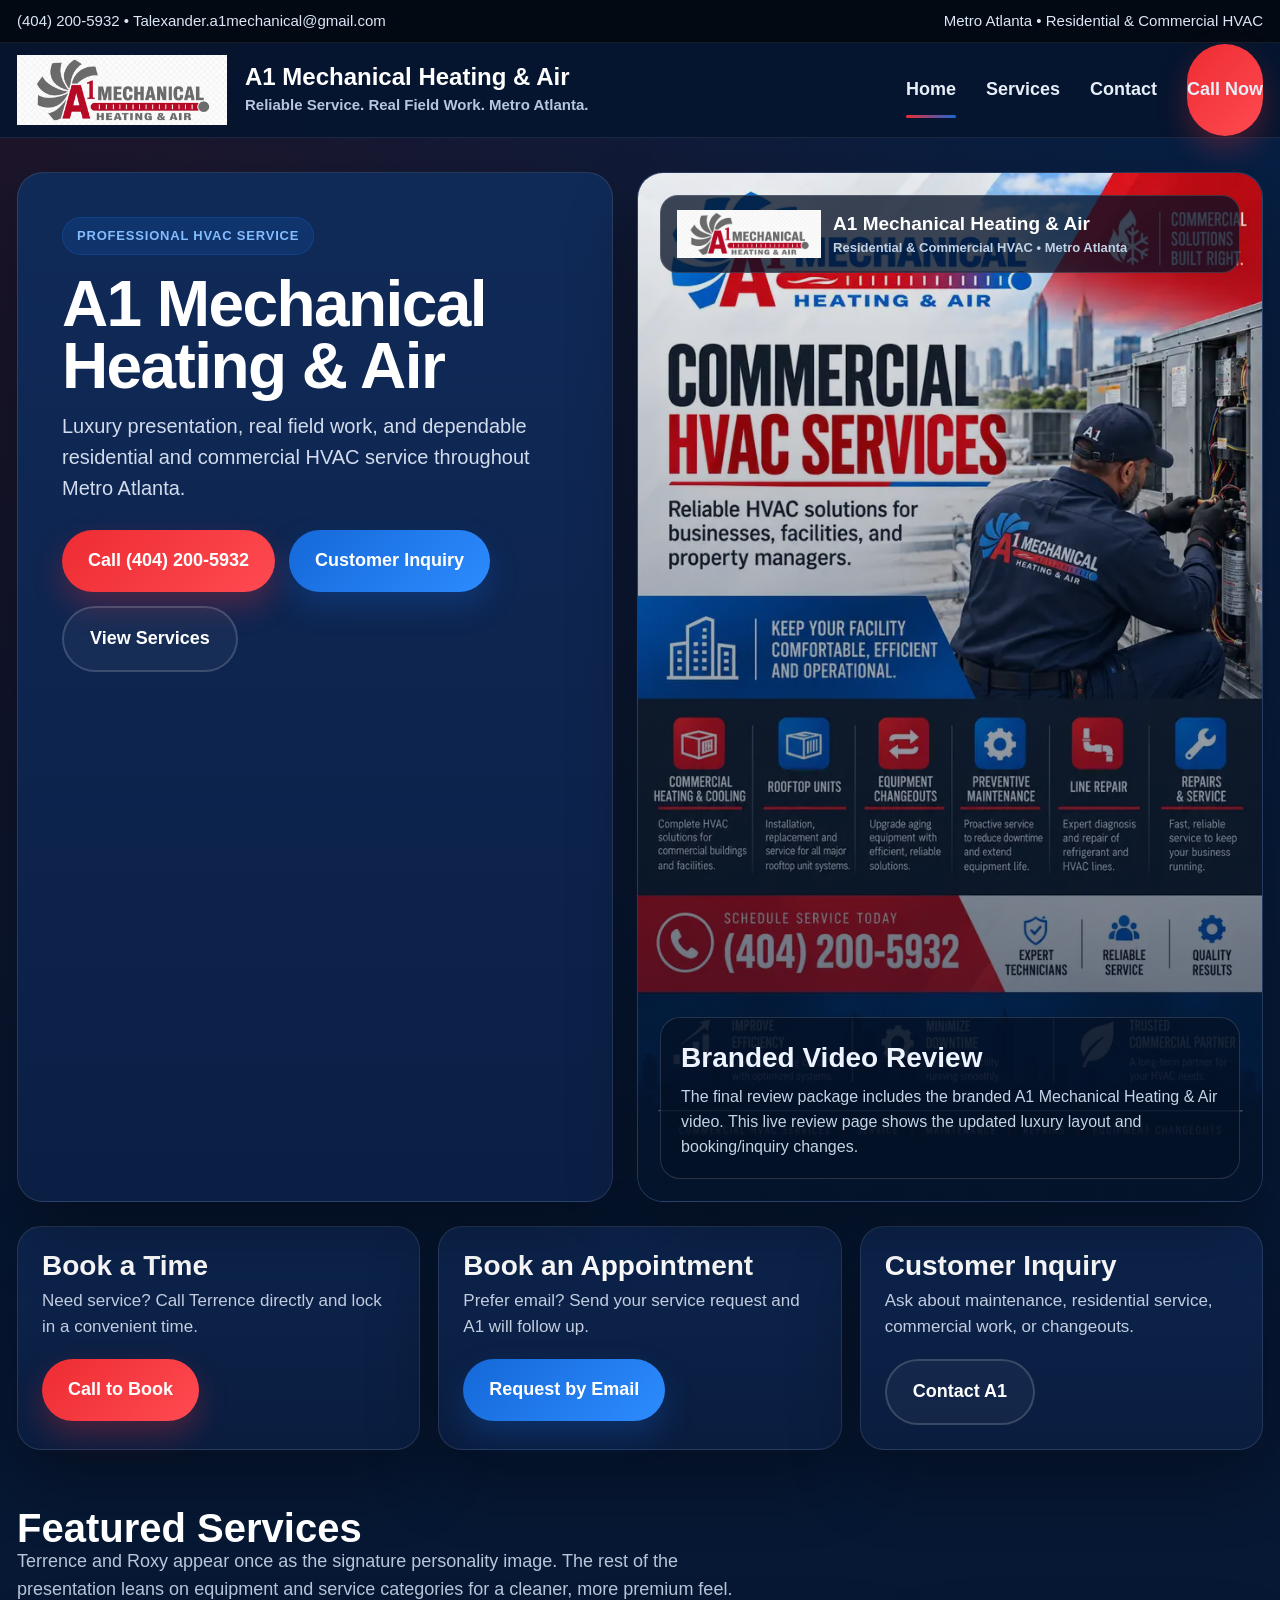
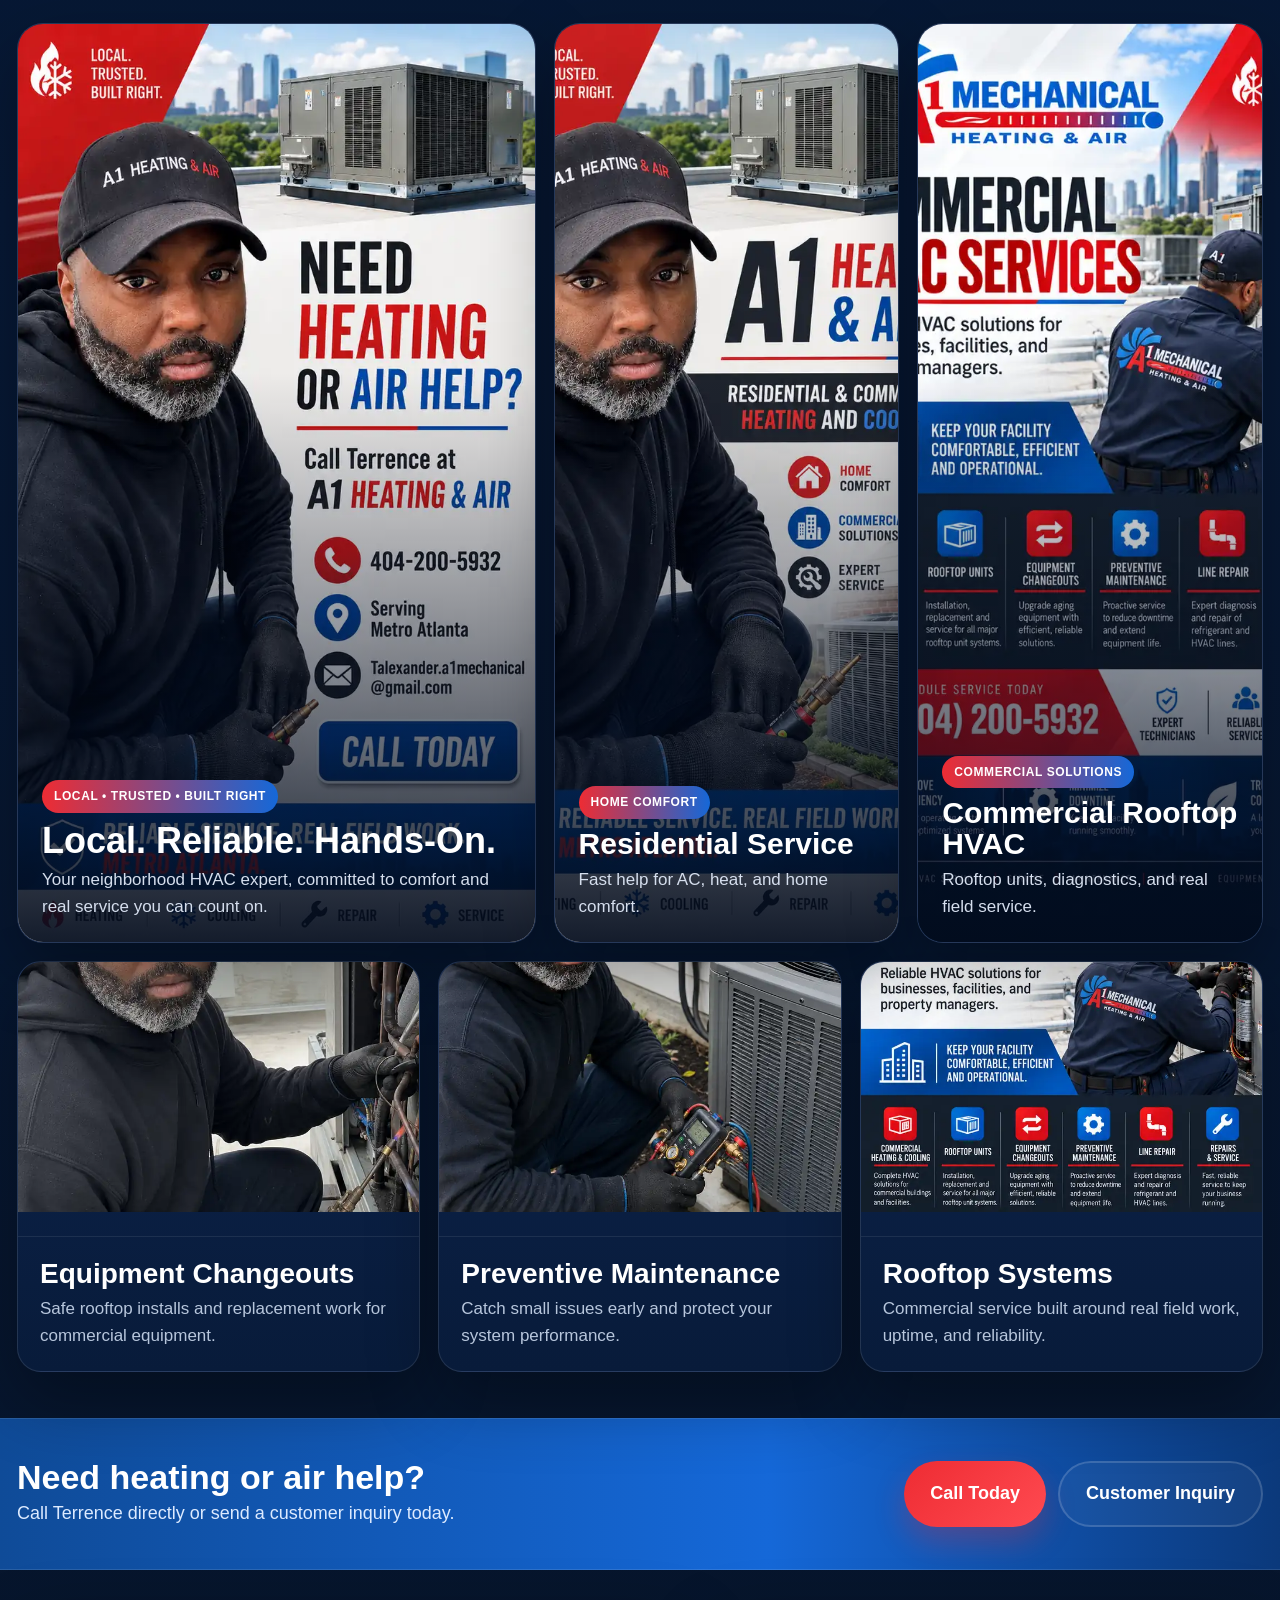
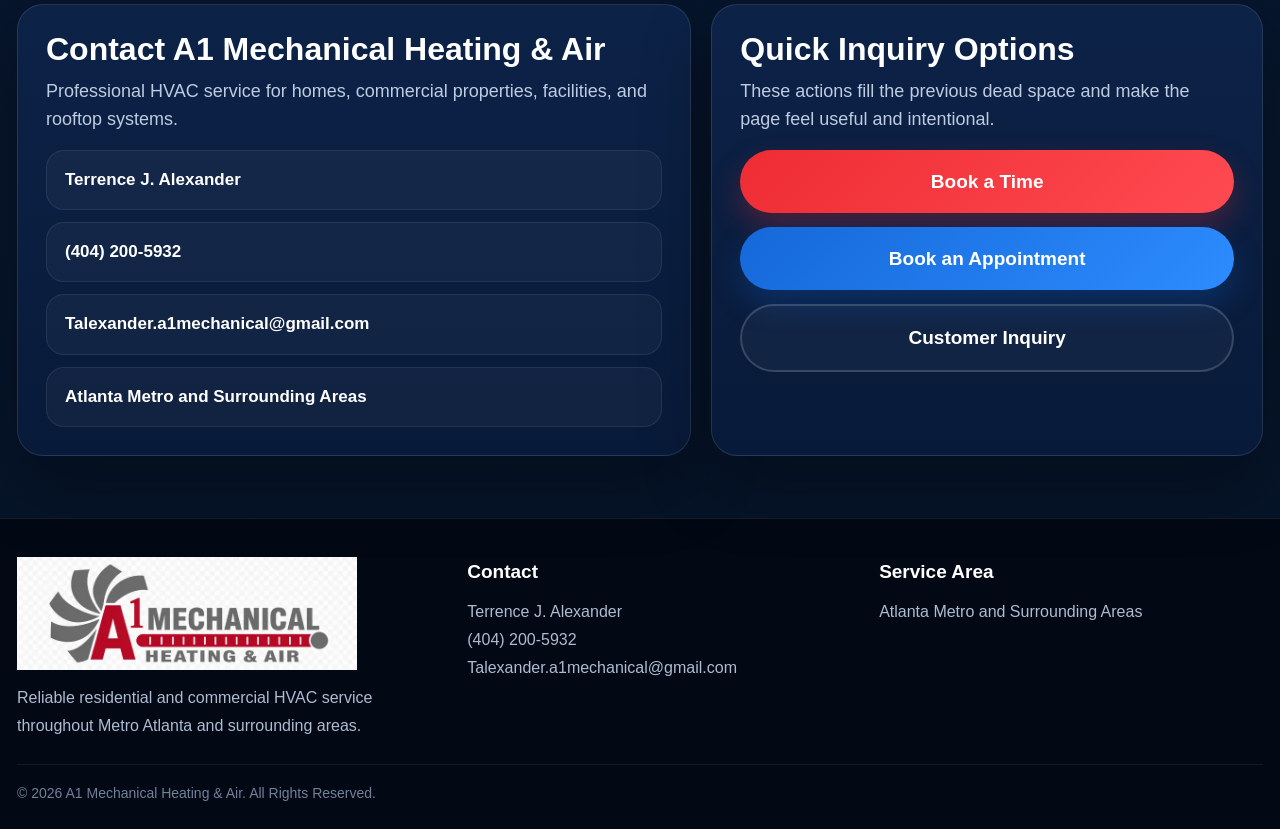
==== commit 1aad158b: "Publish Terrence review updates with luxe service layout" ====
--- a/index.html
+++ b/index.html
@@ -1,556 +1,39 @@
-<!DOCTYPE html>
+<!doctype html>
 <html lang="en">
 <head>
-  <meta charset="utf-8" />
-  <meta name="viewport" content="width=device-width, initial-scale=1" />
-  <title>A1 Mechanical Heating & Air</title>
-  <meta name="description" content="A1 Mechanical Heating & Air — residential and commercial heating, cooling, repair, and preventive maintenance in Metro Atlanta and surrounding areas." />
-  <link rel="icon" type="image/png" href="[data-uri]">
-  <style>
-    :root {
-      --navy:#071a3d;
-      --blue:#0e63e6;
-      --red:#e52420;
-      --white:#ffffff;
-      --text:#132238;
-      --muted:#667085;
-      --bg:#f7f9fc;
-      --card:#ffffff;
-      --border:rgba(7,26,61,.12);
-      --shadow:0 18px 40px rgba(7,26,61,.10);
-      --radius:24px;
-      --max:1240px;
-    }
-    * { box-sizing:border-box; }
-    html { scroll-behavior:smooth; }
-    body {
-      margin:0;
-      font-family: Inter, Arial, Helvetica, sans-serif;
-      color:var(--text);
-      background:var(--bg);
-      line-height:1.5;
-    }
-    a { color:inherit; text-decoration:none; }
-    img { max-width:100%; display:block; }
-    .wrap { width:min(var(--max), calc(100% - 32px)); margin:0 auto; }
-    .topbar {
-      background:var(--navy);
-      color:#fff;
-      position:sticky;
-      top:0;
-      z-index:20;
-      box-shadow:0 8px 18px rgba(0,0,0,.12);
-    }
-    .topbar .wrap {
-      display:flex; align-items:center; justify-content:space-between; gap:20px;
-      padding:14px 0;
-    }
-    .brand {
-      display:flex; align-items:center; gap:14px; min-width:0;
-    }
-    .brand img { height:54px; width:auto; object-fit:contain; }
-    .brand-text {
-      display:flex; flex-direction:column; min-width:0;
-    }
-    .brand-text strong {
-      font-size:1.1rem; line-height:1.1; letter-spacing:.2px;
-    }
-    .brand-text span {
-      color:#d7e3ff; font-size:.9rem;
-    }
-    .nav {
-      display:flex; gap:20px; flex-wrap:wrap; justify-content:flex-end; align-items:center;
-      font-size:.96rem; font-weight:600;
-    }
-    .nav a { color:#e8efff; }
-    .nav a:hover { color:#fff; }
-    .btn {
-      display:inline-flex; align-items:center; justify-content:center;
-      padding:14px 22px; border-radius:999px; font-weight:800;
-      border:0; cursor:pointer;
-      transition:transform .2s ease, opacity .2s ease, box-shadow .2s ease;
-    }
-    .btn:hover { transform:translateY(-1px); }
-    .btn-primary { background:linear-gradient(90deg, var(--red), #ff4d3f); color:#fff; box-shadow:0 10px 24px rgba(229,36,32,.28); }
-    .btn-secondary { background:#fff; color:var(--navy); }
-    .hero {
-      padding:36px 0 18px;
-      background:linear-gradient(180deg, #eef4ff 0%, #f7f9fc 100%);
-    }
-    .hero-grid {
-      display:grid; grid-template-columns:1.08fr .92fr; gap:28px; align-items:stretch;
-    }
-    .hero-copy {
-      background:var(--card);
-      border:1px solid var(--border);
-      border-radius:var(--radius);
-      padding:34px;
-      box-shadow:var(--shadow);
-      display:flex; flex-direction:column; justify-content:center;
-    }
-    .eyebrow {
-      display:inline-block; align-self:flex-start;
-      background:rgba(14,99,230,.08); color:var(--blue);
-      font-weight:800; font-size:.85rem; letter-spacing:.5px; text-transform:uppercase;
-      padding:8px 12px; border-radius:999px; margin-bottom:14px;
-    }
-    h1 {
-      font-size:clamp(2rem, 3vw + 1rem, 4.1rem);
-      line-height:1.02; margin:0 0 14px; color:var(--navy);
-    }
-    .hero-copy p {
-      font-size:1.08rem; color:#334155; margin:0 0 12px;
-    }
-    .hero-bullets {
-      display:grid; grid-template-columns:repeat(2, minmax(0,1fr)); gap:12px; margin:18px 0 22px;
-    }
-    .hero-bullets div {
-      padding:14px 16px; border-radius:18px; background:#f8fbff; border:1px solid #dde7fb;
-      font-weight:700; color:var(--navy);
-    }
-    .hero-actions {
-      display:flex; gap:12px; flex-wrap:wrap; margin-top:8px;
-    }
-    .hero-media {
-      background:var(--card);
-      border-radius:var(--radius);
-      border:1px solid var(--border);
-      overflow:hidden;
-      box-shadow:var(--shadow);
-      display:flex; align-items:stretch;
-      min-height:100%;
-    }
-    .hero-media img {
-      width:100%;
-      height:100%;
-      object-fit:cover;
-      object-position:center;
-    }
-    .stats {
-      padding:20px 0 34px;
-    }
-    .stats-grid {
-      display:grid; grid-template-columns:repeat(4,1fr); gap:18px;
-    }
-    .stat {
-      background:var(--card); border-radius:22px; padding:24px 18px; border:1px solid var(--border);
-      box-shadow:var(--shadow); text-align:center;
-    }
-    .stat strong { display:block; font-size:2rem; color:var(--red); line-height:1; }
-    .stat span { color:var(--muted); font-weight:700; }
-    section {
-      padding:26px 0;
-    }
-    .section-head {
-      display:flex; justify-content:space-between; gap:16px; align-items:end; margin-bottom:18px;
-    }
-    .section-head h2 {
-      font-size:clamp(1.7rem, 2vw + 1rem, 2.7rem); margin:0; color:var(--navy);
-    }
-    .section-head p {
-      margin:0; max-width:760px; color:var(--muted);
-    }
-    .services-grid {
-      display:grid; grid-template-columns:repeat(3,1fr); gap:18px;
-    }
-    .service-card {
-      background:var(--card); border:1px solid var(--border); border-radius:24px; overflow:hidden;
-      box-shadow:var(--shadow); display:flex; flex-direction:column;
-    }
-    .service-card img { aspect-ratio:4/5; object-fit:cover; object-position:center top; }
-    .service-card .copy { padding:18px; }
-    .service-card h3 { margin:0 0 8px; color:var(--navy); font-size:1.25rem; }
-    .service-card p { margin:0; color:#475467; }
-    .service-card .tag {
-      display:inline-block; margin-top:12px; font-size:.8rem; font-weight:800; color:var(--blue);
-      text-transform:uppercase; letter-spacing:.5px;
-    }
-    .two-col {
-      display:grid; grid-template-columns:1fr 1fr; gap:22px; align-items:start;
-    }
-    .panel {
-      background:var(--card); border:1px solid var(--border); border-radius:24px; padding:24px; box-shadow:var(--shadow);
-    }
-    .about-list {
-      display:grid; gap:12px; margin-top:16px;
-    }
-    .about-list div {
-      background:#f8fbff; border:1px solid #dde7fb; padding:14px 16px; border-radius:18px;
-    }
-    .cta-band {
-      margin:24px 0;
-      border-radius:28px;
-      overflow:hidden;
-      box-shadow:var(--shadow);
-      background:linear-gradient(95deg, var(--navy), #10357f 60%, var(--blue));
-      color:#fff;
-    }
-    .cta-band .wrap-inner {
-      padding:28px;
-      display:grid; grid-template-columns:1.2fr .8fr; gap:16px; align-items:center;
-    }
-    .cta-band h3 { margin:0 0 8px; font-size:2rem; }
-    .cta-band p { margin:0; color:#d9e6ff; }
-    .cta-tiles {
-      display:grid; grid-template-columns:repeat(3,1fr); gap:12px;
-    }
-    .cta-tile {
-      background:rgba(255,255,255,.12);
-      border:1px solid rgba(255,255,255,.16);
-      border-radius:20px;
-      padding:16px;
-      text-align:center;
-      font-weight:800;
-    }
-    form {
-      display:grid; gap:14px;
-    }
-    .grid2 {
-      display:grid; grid-template-columns:1fr 1fr; gap:14px;
-    }
-    input, select, textarea {
-      width:100%;
-      padding:14px 16px;
-      border:1px solid #d0d8ea;
-      border-radius:16px;
-      font:inherit;
-      background:#fff;
-      color:var(--text);
-    }
-    textarea { min-height:140px; resize:vertical; }
-    .help {
-      font-size:.92rem; color:var(--muted);
-    }
-    .contact-card {
-      overflow:hidden; padding:0;
-    }
-    .contact-card img {
-      width:100%; height:100%; object-fit:cover;
-    }
-    footer {
-      margin-top:26px;
-      background:var(--navy); color:#fff;
-      padding:30px 0;
-    }
-    .footer-grid {
-      display:grid; grid-template-columns:1.1fr .9fr; gap:18px; align-items:start;
-    }
-    .footer-brand {
-      display:flex; gap:14px; align-items:center;
-    }
-    .footer-brand img { height:60px; width:auto; object-fit:contain; }
-    .contact-lines {
-      display:grid; gap:10px; margin-top:14px;
-    }
-    .contact-lines a, .contact-lines div {
-      color:#e7efff;
-    }
-    @media (max-width: 1080px) {
-      .hero-grid, .two-col, .cta-band .wrap-inner, .footer-grid { grid-template-columns:1fr; }
-      .services-grid { grid-template-columns:repeat(2,1fr); }
-      .stats-grid { grid-template-columns:repeat(2,1fr); }
-    }
-    @media (max-width: 720px) {
-      .nav { display:none; }
-      .services-grid, .hero-bullets, .cta-tiles, .grid2, .stats-grid { grid-template-columns:1fr; }
-      .brand img { height:46px; }
-      .hero-copy { padding:24px; }
-      .service-card img { aspect-ratio:4/4.8; }
-    }
-  </style>
+<meta charset="utf-8">
+<meta name="viewport" content="width=device-width,initial-scale=1">
+<title>A1 Mechanical Heating & Air</title>
+<meta name="description" content="A1 Mechanical Heating & Air — residential and commercial HVAC service in Metro Atlanta.">
+<link rel="icon" href="[data-uri]">
+<style>
+:root{--navy:#06152f;--navy2:#0b1f45;--navy3:#102a58;--blue:#1568d8;--blue2:#2d8cff;--red:#ee2c33;--red2:#ff4a51;--white:#fff;--ink:#eef4ff;--muted:#b8c6da;--line:rgba(255,255,255,.11);--shadow:0 28px 70px rgba(0,0,0,.32);--radius:26px;--max:1280px}
+*{box-sizing:border-box}html{scroll-behavior:smooth}body{margin:0;font-family:Arial,Helvetica,sans-serif;background:radial-gradient(circle at top right,rgba(21,104,216,.18),transparent 32%),radial-gradient(circle at top left,rgba(238,44,51,.12),transparent 28%),linear-gradient(180deg,#041126 0%,#071936 45%,#061327 100%);color:var(--ink);line-height:1.55}a{text-decoration:none;color:inherit}img{max-width:100%;display:block}.wrap{width:min(var(--max),calc(100% - 34px));margin:auto}
+.topbar{background:#020913;border-bottom:1px solid rgba(255,255,255,.08);color:#dce7f7;font-size:15px}.topbar .wrap{min-height:42px;display:flex;align-items:center;justify-content:space-between;gap:18px;flex-wrap:wrap}
+header{position:sticky;top:0;z-index:60;background:rgba(6,21,47,.96);backdrop-filter:blur(14px);border-bottom:1px solid rgba(255,255,255,.08)}.nav{display:flex;align-items:center;justify-content:space-between;gap:28px;min-height:94px}.brand{display:flex;align-items:center;gap:18px}.brand img{height:70px;width:auto}.brand-name{font-size:24px;font-weight:900;color:#fff;line-height:1.05}.brand-tag{font-size:15px;font-weight:700;color:#b7c6dc;margin-top:4px}.tabs{display:flex;align-items:center;gap:30px}.tabs a{position:relative;font-size:18px;font-weight:900;color:#e8eef8;padding:32px 0}.tabs a:hover{color:#fff}.tabs a:hover:after,.tabs a.active:after{content:"";position:absolute;left:0;right:0;bottom:18px;height:3px;border-radius:999px;background:linear-gradient(90deg,var(--red),var(--blue))}
+.btn{display:inline-flex;align-items:center;justify-content:center;gap:10px;border-radius:999px;padding:17px 26px;font-size:18px;font-weight:900;border:none;cursor:pointer;transition:.18s}.btn:hover{transform:translateY(-2px)}.btn-red{color:#fff;background:linear-gradient(135deg,var(--red),var(--red2));box-shadow:0 14px 30px rgba(238,44,51,.28)}.btn-blue{color:#fff;background:linear-gradient(135deg,var(--blue),var(--blue2));box-shadow:0 14px 30px rgba(21,104,216,.25)}.btn-outline{color:#fff;background:rgba(255,255,255,.04);border:2px solid rgba(255,255,255,.16)}
+.hero{padding:34px 0 24px}.hero-grid{display:grid;grid-template-columns:1fr 1.05fr;gap:24px;align-items:stretch}.panel{position:relative;border-radius:var(--radius);overflow:hidden;background:linear-gradient(180deg,var(--navy3),var(--navy2));border:1px solid var(--line);box-shadow:var(--shadow)}.hero-copy{padding:44px}.eyebrow{display:inline-block;padding:8px 14px;border-radius:999px;background:rgba(21,104,216,.16);border:1px solid rgba(21,104,216,.28);color:#83bcff;font-size:13px;font-weight:900;letter-spacing:.8px;text-transform:uppercase}h1{margin:18px 0 14px;font-size:clamp(44px,5vw,72px);line-height:.97;letter-spacing:-1.6px;color:#fff}.hero-copy p{margin:0 0 26px;font-size:20px;color:#d2dced;max-width:35em}.hero-actions{display:flex;gap:14px;flex-wrap:wrap}
+.video-review{min-height:560px}.video-review img{width:100%;height:100%;min-height:560px;object-fit:cover}.video-review:after{content:"";position:absolute;inset:0;background:linear-gradient(180deg,rgba(4,17,38,.05),rgba(4,17,38,.72))}.video-label{position:absolute;z-index:2;left:22px;right:22px;top:22px;display:flex;align-items:center;gap:12px;background:rgba(4,17,38,.76);border:1px solid rgba(255,255,255,.14);padding:13px 16px;border-radius:18px}.video-label img{height:48px;width:auto;min-height:0}.video-label strong{font-size:19px;color:#fff}.video-label span{display:block;color:#c0d0e5;font-size:13px;font-weight:700}.video-note{position:absolute;z-index:2;left:22px;right:22px;bottom:22px;background:rgba(4,17,38,.78);border:1px solid rgba(255,255,255,.14);padding:18px 20px;border-radius:20px}.video-note h3{margin:0 0 6px;font-size:28px}.video-note p{margin:0;color:#c5d3e7;font-size:16px}
+.quick-actions{margin-top:24px;display:grid;grid-template-columns:repeat(3,1fr);gap:18px}.action-card{background:linear-gradient(180deg,#0d244d,#0a1d3f);border:1px solid var(--line);border-radius:24px;padding:24px;box-shadow:var(--shadow)}.action-card h3{margin:0 0 8px;font-size:28px;line-height:1.05;color:#fff}.action-card p{margin:0 0 18px;font-size:17px;color:#c2cde0}
+.section{padding:34px 0}.section-head{display:flex;justify-content:space-between;align-items:end;gap:18px;margin-bottom:20px;flex-wrap:wrap}.section-head h2{font-size:40px;line-height:1;margin:0;color:#fff}.section-head p{max-width:720px;margin:0;font-size:18px;color:var(--muted)}
+.feature-grid{display:grid;grid-template-columns:1.2fr .8fr .8fr;gap:18px}.feature-card{position:relative;overflow:hidden;min-height:380px;border-radius:26px;background:#0b1f44;border:1px solid var(--line);box-shadow:var(--shadow)}.feature-card img{width:100%;height:100%;object-fit:cover}.feature-card:after{content:"";position:absolute;inset:0;background:linear-gradient(180deg,transparent 38%,rgba(2,11,28,.92) 100%)}.feature-card.roxy{min-height:520px}.feature-copy{position:absolute;left:24px;right:24px;bottom:22px;z-index:2}.kicker{display:inline-block;margin-bottom:10px;padding:7px 12px;border-radius:999px;font-size:12px;font-weight:900;letter-spacing:.6px;text-transform:uppercase;color:#fff;background:linear-gradient(90deg,var(--red),var(--blue))}.feature-copy h3{margin:0 0 8px;font-size:30px;line-height:1.02;color:#fff}.feature-card.roxy .feature-copy h3{font-size:36px}.feature-copy p{margin:0;font-size:17px;color:#d5deed;max-width:28em}
+.equipment-row{display:grid;grid-template-columns:repeat(3,1fr);gap:18px;margin-top:18px}.equipment-card{border-radius:24px;overflow:hidden;background:linear-gradient(180deg,#0d244d,#081b3a);border:1px solid var(--line);box-shadow:var(--shadow)}.equipment-card .img{height:250px;overflow:hidden;background:#08162d}.equipment-card img{width:100%;height:100%;object-fit:cover}.equipment-card .copy{padding:22px}.equipment-card h3{margin:0 0 8px;font-size:28px;line-height:1.04;color:#fff}.equipment-card p{margin:0;font-size:17px;color:#b7c6dc}
+.cta-band{margin:12px 0 0;background:linear-gradient(90deg,#0f4b98,#1568d8 60%,#0b397b);border-top:1px solid rgba(255,255,255,.11);border-bottom:1px solid rgba(255,255,255,.11)}.cta-band .wrap{min-height:150px;display:flex;align-items:center;justify-content:space-between;gap:22px;flex-wrap:wrap;padding:24px 0}.cta-band h3{margin:0;font-size:34px;line-height:1.02;color:#fff}.cta-band p{margin:6px 0 0;font-size:18px;color:#dceaff}
+.contact-grid{display:grid;grid-template-columns:1.1fr .9fr;gap:20px}.contact-card{border-radius:26px;padding:28px;background:linear-gradient(180deg,#0c2247,#081a39);border:1px solid var(--line);box-shadow:var(--shadow)}.contact-card h3{margin:0 0 12px;font-size:32px;line-height:1.03;color:#fff}.contact-card p{margin:0 0 16px;font-size:18px;color:#becce1}.contact-list{display:grid;gap:12px}.contact-item{padding:16px 18px;border-radius:18px;background:rgba(255,255,255,.04);border:1px solid rgba(255,255,255,.08);font-size:17px;color:#fff;font-weight:800}.inquiry-buttons{display:grid;gap:14px}.inquiry-buttons a{min-height:62px;font-size:19px}
+footer{background:#020914;border-top:1px solid rgba(255,255,255,.08);margin-top:28px;padding:38px 0 24px}.footer-grid{display:grid;grid-template-columns:1.1fr 1fr 1fr;gap:28px}.footer-grid h4{margin:0 0 12px;font-size:19px;color:#fff}.footer-grid p,.footer-grid a{margin:0;font-size:16px;color:#aebbd0;line-height:1.75}.footer-logo{max-width:340px;margin-bottom:14px}.copy{margin-top:24px;padding-top:18px;border-top:1px solid rgba(255,255,255,.08);color:#718198;font-size:14px}
+@media(max-width:1080px){.tabs{display:none}.hero-grid{grid-template-columns:1fr}.quick-actions,.feature-grid,.equipment-row,.contact-grid,.footer-grid{grid-template-columns:1fr 1fr}.feature-card.roxy{grid-column:1/-1}}@media(max-width:720px){.wrap{width:min(var(--max),calc(100% - 20px))}.brand img{height:54px}.brand-name{font-size:18px}.brand-tag{font-size:12px}.hero-copy{padding:28px}h1{font-size:42px}.hero-copy p{font-size:18px}.quick-actions,.feature-grid,.equipment-row,.contact-grid,.footer-grid{grid-template-columns:1fr}.feature-card.roxy{grid-column:auto}.feature-card{min-height:320px}.feature-card.roxy{min-height:430px}.section-head h2{font-size:32px}.cta-band h3{font-size:28px}.video-review,.video-review img{min-height:390px}}
+</style>
 </head>
 <body>
-  <header class="topbar">
-    <div class="wrap">
-      <a class="brand" href="#home">
-        <img src="[data-uri]" alt="A1 Mechanical Heating & Air logo">
-        <div class="brand-text">
-          <strong>A1 Mechanical Heating &amp; Air</strong>
-          <span>Residential &amp; Commercial Heating and Cooling</span>
-        </div>
-      </a>
-      <nav class="nav">
-        <a href="#home">Home</a>
-        <a href="#services">Services</a>
-        <a href="#about">About</a>
-        <a href="#gallery">Projects</a>
-        <a href="#request-service">Request Service</a>
-        <a href="#contact">Contact</a>
-      </nav>
-    </div>
-  </header>
-
-  <main>
-    <section class="hero" id="home">
-      <div class="wrap hero-grid">
-        <div class="hero-copy">
-          <span class="eyebrow">Metro Atlanta HVAC</span>
-          <h1>Reliable heating and cooling service for homes, businesses, and facilities.</h1>
-          <p>A1 Mechanical Heating &amp; Air delivers residential and commercial HVAC service with real field experience, responsive communication, and a hands-on approach customers can trust.</p>
-          <p>From comfort calls and seasonal service to rooftop units, line repair, and preventive maintenance, Terrence J. Alexander brings dependable service across Atlanta Metro and surrounding areas.</p>
-          <div class="hero-bullets">
-            <div>Residential heating &amp; cooling</div>
-            <div>Commercial rooftop HVAC</div>
-            <div>Preventive maintenance</div>
-            <div>Repairs &amp; equipment changeouts</div>
-          </div>
-          <div class="hero-actions">
-            <a class="btn btn-primary" href="#request-service">Request Service</a>
-            <a class="btn btn-secondary" href="tel:4042005932">Call 404-200-5932</a>
-          </div>
-        </div>
-        <div class="hero-media">
-          <img src="[data-uri]" alt="A1 Mechanical Heating & Air commercial HVAC service">
-        </div>
-      </div>
-    </section>
-
-    <section class="stats">
-      <div class="wrap stats-grid">
-        <div class="stat"><strong>Residential</strong><span>Home comfort support</span></div>
-        <div class="stat"><strong>Commercial</strong><span>Rooftop and facility service</span></div>
-        <div class="stat"><strong>Preventive</strong><span>Maintenance and upkeep</span></div>
-        <div class="stat"><strong>Direct</strong><span>Call or request service online</span></div>
-      </div>
-    </section>
-
-    <section id="services">
-      <div class="wrap">
-        <div class="section-head">
-          <div>
-            <h2>Services</h2>
-            <p>Built around the same strong brand aesthetic you approved, using Terrence’s more polished uniform images instead of the hoodie-focused look.</p>
-          </div>
-        </div>
-
-        <div class="services-grid">
-          <article class="service-card">
-            <img src="[data-uri]" alt="Residential HVAC service">
-            <div class="copy">
-              <h3>Residential Service</h3>
-              <p>Fast help for AC, heat, troubleshooting, and home comfort needs.</p>
-              <span class="tag">Home Comfort</span>
-            </div>
-          </article>
-
-          <article class="service-card">
-            <img src="[data-uri]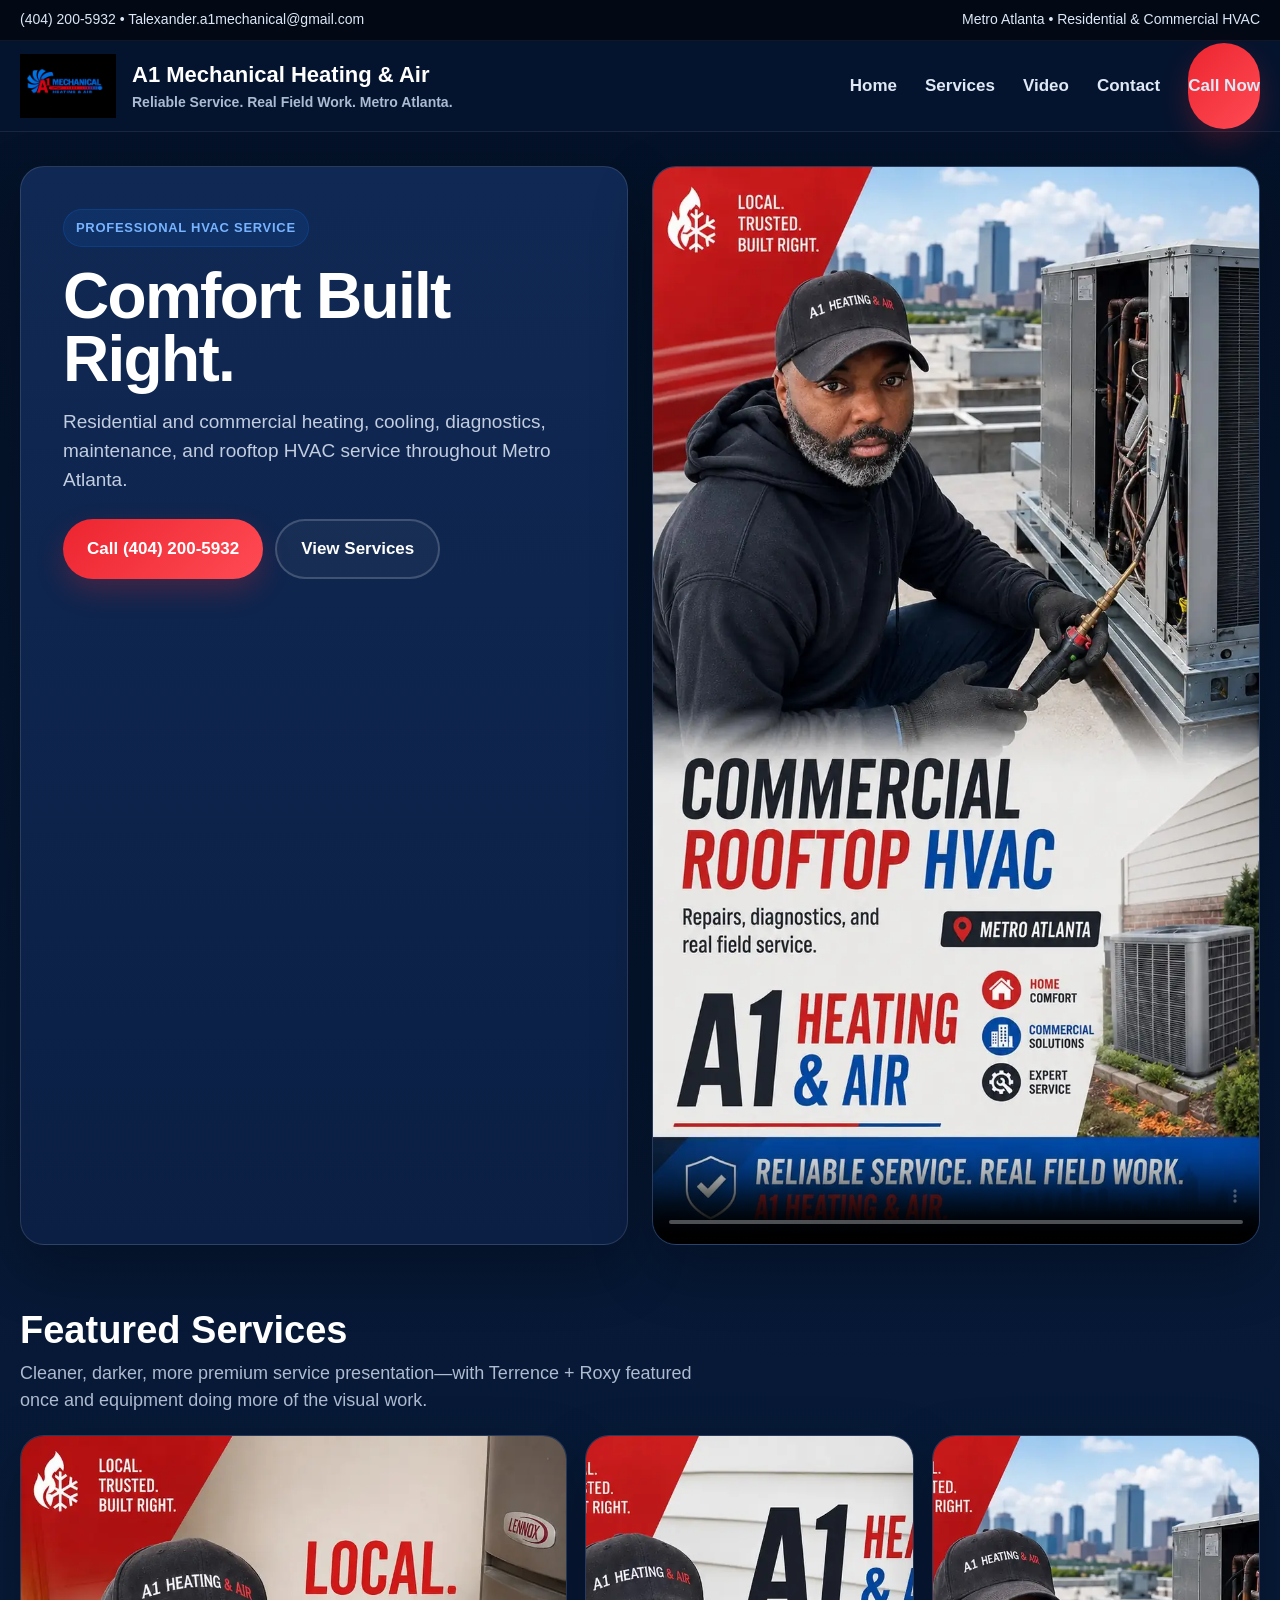
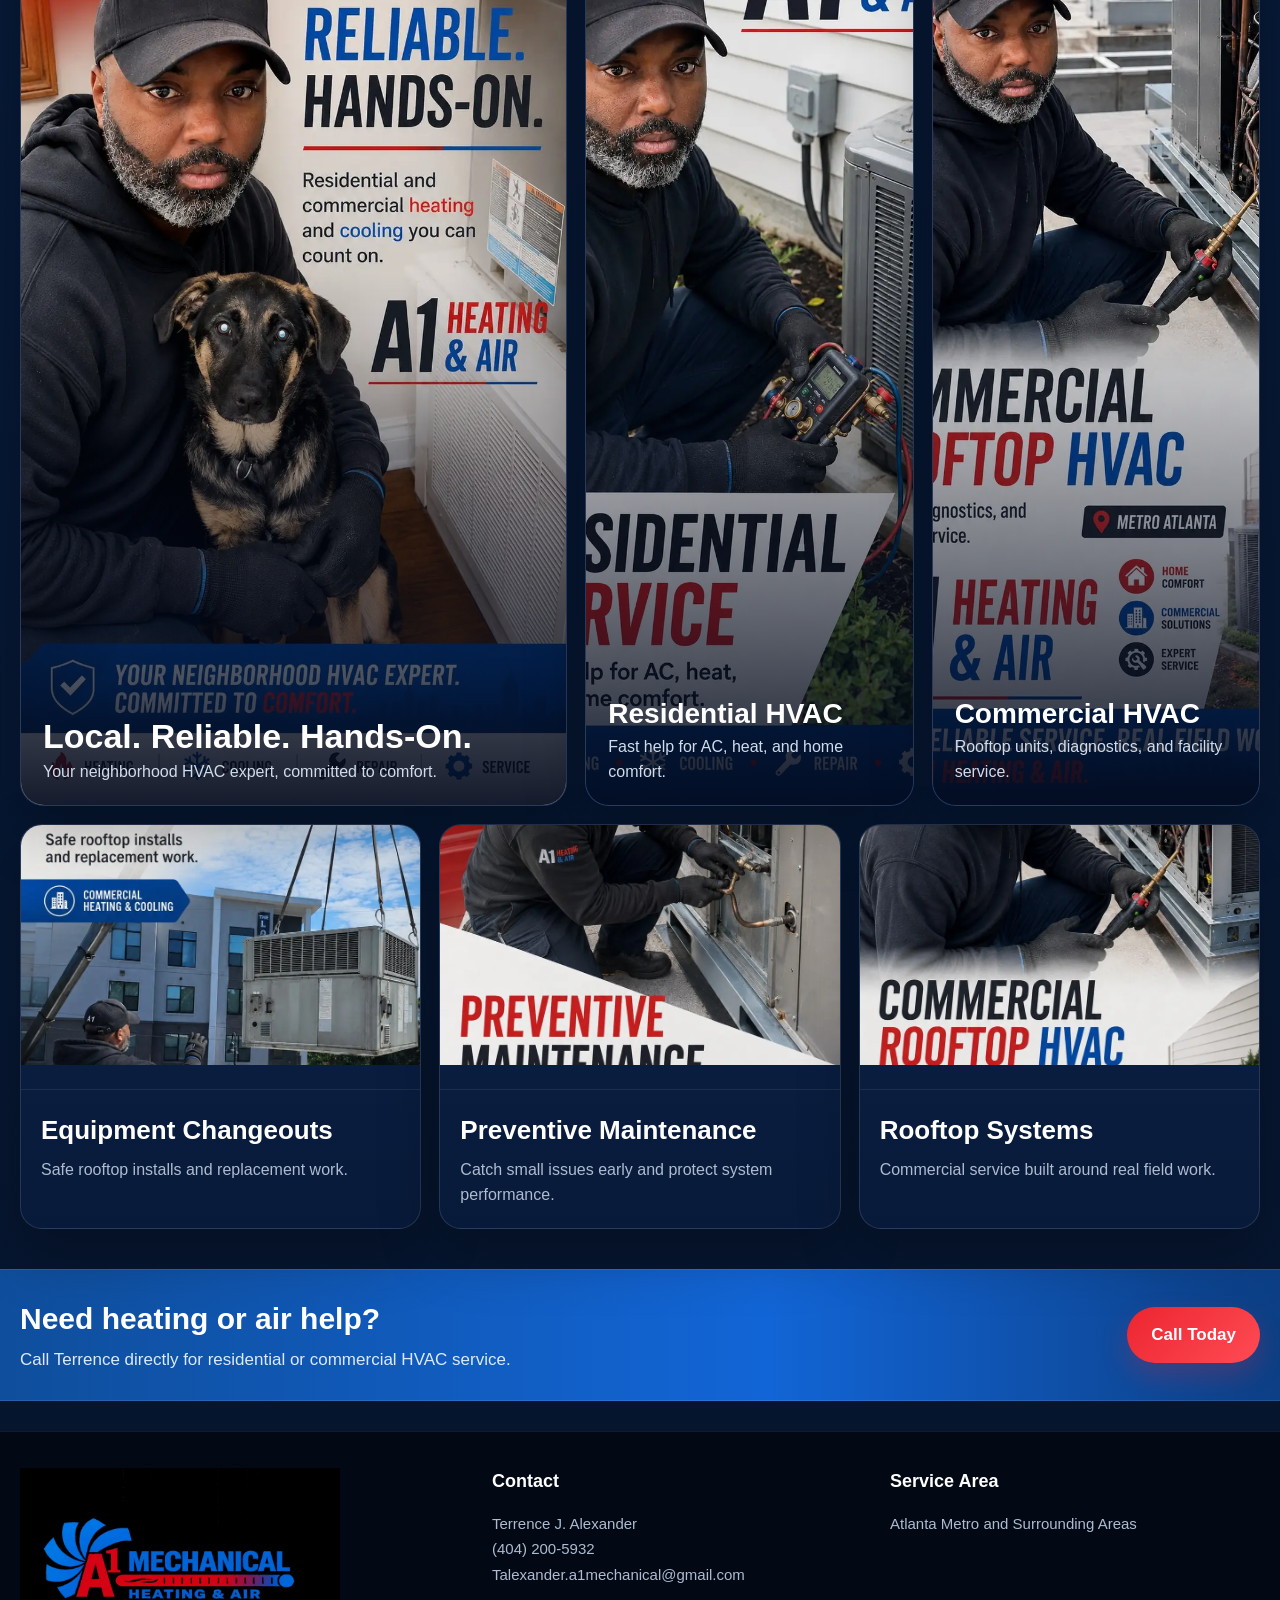
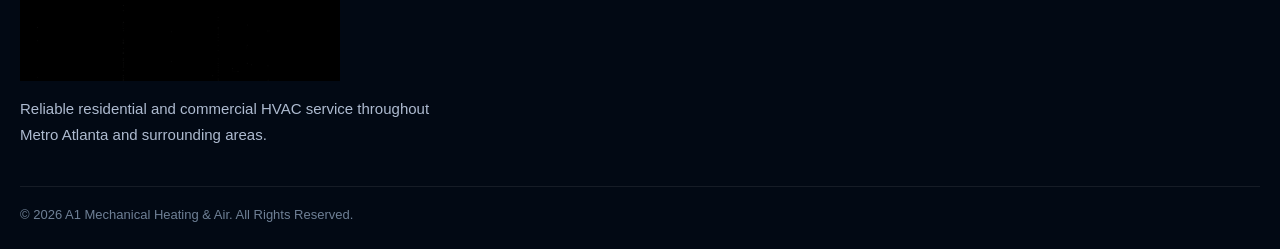
==== commit c7701ece: "Restore locked A1 Luxe Service Refresh website" ====
--- a/index.html
+++ b/index.html
@@ -5,35 +5,306 @@
 <meta name="viewport" content="width=device-width,initial-scale=1">
 <title>A1 Mechanical Heating & Air</title>
 <meta name="description" content="A1 Mechanical Heating & Air — residential and commercial HVAC service in Metro Atlanta.">
-<link rel="icon" href="[data-uri]">
+<link rel="icon" href="[data-uri]">
 <style>
-:root{--navy:#06152f;--navy2:#0b1f45;--navy3:#102a58;--blue:#1568d8;--blue2:#2d8cff;--red:#ee2c33;--red2:#ff4a51;--white:#fff;--ink:#eef4ff;--muted:#b8c6da;--line:rgba(255,255,255,.11);--shadow:0 28px 70px rgba(0,0,0,.32);--radius:26px;--max:1280px}
-*{box-sizing:border-box}html{scroll-behavior:smooth}body{margin:0;font-family:Arial,Helvetica,sans-serif;background:radial-gradient(circle at top right,rgba(21,104,216,.18),transparent 32%),radial-gradient(circle at top left,rgba(238,44,51,.12),transparent 28%),linear-gradient(180deg,#041126 0%,#071936 45%,#061327 100%);color:var(--ink);line-height:1.55}a{text-decoration:none;color:inherit}img{max-width:100%;display:block}.wrap{width:min(var(--max),calc(100% - 34px));margin:auto}
-.topbar{background:#020913;border-bottom:1px solid rgba(255,255,255,.08);color:#dce7f7;font-size:15px}.topbar .wrap{min-height:42px;display:flex;align-items:center;justify-content:space-between;gap:18px;flex-wrap:wrap}
-header{position:sticky;top:0;z-index:60;background:rgba(6,21,47,.96);backdrop-filter:blur(14px);border-bottom:1px solid rgba(255,255,255,.08)}.nav{display:flex;align-items:center;justify-content:space-between;gap:28px;min-height:94px}.brand{display:flex;align-items:center;gap:18px}.brand img{height:70px;width:auto}.brand-name{font-size:24px;font-weight:900;color:#fff;line-height:1.05}.brand-tag{font-size:15px;font-weight:700;color:#b7c6dc;margin-top:4px}.tabs{display:flex;align-items:center;gap:30px}.tabs a{position:relative;font-size:18px;font-weight:900;color:#e8eef8;padding:32px 0}.tabs a:hover{color:#fff}.tabs a:hover:after,.tabs a.active:after{content:"";position:absolute;left:0;right:0;bottom:18px;height:3px;border-radius:999px;background:linear-gradient(90deg,var(--red),var(--blue))}
-.btn{display:inline-flex;align-items:center;justify-content:center;gap:10px;border-radius:999px;padding:17px 26px;font-size:18px;font-weight:900;border:none;cursor:pointer;transition:.18s}.btn:hover{transform:translateY(-2px)}.btn-red{color:#fff;background:linear-gradient(135deg,var(--red),var(--red2));box-shadow:0 14px 30px rgba(238,44,51,.28)}.btn-blue{color:#fff;background:linear-gradient(135deg,var(--blue),var(--blue2));box-shadow:0 14px 30px rgba(21,104,216,.25)}.btn-outline{color:#fff;background:rgba(255,255,255,.04);border:2px solid rgba(255,255,255,.16)}
-.hero{padding:34px 0 24px}.hero-grid{display:grid;grid-template-columns:1fr 1.05fr;gap:24px;align-items:stretch}.panel{position:relative;border-radius:var(--radius);overflow:hidden;background:linear-gradient(180deg,var(--navy3),var(--navy2));border:1px solid var(--line);box-shadow:var(--shadow)}.hero-copy{padding:44px}.eyebrow{display:inline-block;padding:8px 14px;border-radius:999px;background:rgba(21,104,216,.16);border:1px solid rgba(21,104,216,.28);color:#83bcff;font-size:13px;font-weight:900;letter-spacing:.8px;text-transform:uppercase}h1{margin:18px 0 14px;font-size:clamp(44px,5vw,72px);line-height:.97;letter-spacing:-1.6px;color:#fff}.hero-copy p{margin:0 0 26px;font-size:20px;color:#d2dced;max-width:35em}.hero-actions{display:flex;gap:14px;flex-wrap:wrap}
-.video-review{min-height:560px}.video-review img{width:100%;height:100%;min-height:560px;object-fit:cover}.video-review:after{content:"";position:absolute;inset:0;background:linear-gradient(180deg,rgba(4,17,38,.05),rgba(4,17,38,.72))}.video-label{position:absolute;z-index:2;left:22px;right:22px;top:22px;display:flex;align-items:center;gap:12px;background:rgba(4,17,38,.76);border:1px solid rgba(255,255,255,.14);padding:13px 16px;border-radius:18px}.video-label img{height:48px;width:auto;min-height:0}.video-label strong{font-size:19px;color:#fff}.video-label span{display:block;color:#c0d0e5;font-size:13px;font-weight:700}.video-note{position:absolute;z-index:2;left:22px;right:22px;bottom:22px;background:rgba(4,17,38,.78);border:1px solid rgba(255,255,255,.14);padding:18px 20px;border-radius:20px}.video-note h3{margin:0 0 6px;font-size:28px}.video-note p{margin:0;color:#c5d3e7;font-size:16px}
-.quick-actions{margin-top:24px;display:grid;grid-template-columns:repeat(3,1fr);gap:18px}.action-card{background:linear-gradient(180deg,#0d244d,#0a1d3f);border:1px solid var(--line);border-radius:24px;padding:24px;box-shadow:var(--shadow)}.action-card h3{margin:0 0 8px;font-size:28px;line-height:1.05;color:#fff}.action-card p{margin:0 0 18px;font-size:17px;color:#c2cde0}
-.section{padding:34px 0}.section-head{display:flex;justify-content:space-between;align-items:end;gap:18px;margin-bottom:20px;flex-wrap:wrap}.section-head h2{font-size:40px;line-height:1;margin:0;color:#fff}.section-head p{max-width:720px;margin:0;font-size:18px;color:var(--muted)}
-.feature-grid{display:grid;grid-template-columns:1.2fr .8fr .8fr;gap:18px}.feature-card{position:relative;overflow:hidden;min-height:380px;border-radius:26px;background:#0b1f44;border:1px solid var(--line);box-shadow:var(--shadow)}.feature-card img{width:100%;height:100%;object-fit:cover}.feature-card:after{content:"";position:absolute;inset:0;background:linear-gradient(180deg,transparent 38%,rgba(2,11,28,.92) 100%)}.feature-card.roxy{min-height:520px}.feature-copy{position:absolute;left:24px;right:24px;bottom:22px;z-index:2}.kicker{display:inline-block;margin-bottom:10px;padding:7px 12px;border-radius:999px;font-size:12px;font-weight:900;letter-spacing:.6px;text-transform:uppercase;color:#fff;background:linear-gradient(90deg,var(--red),var(--blue))}.feature-copy h3{margin:0 0 8px;font-size:30px;line-height:1.02;color:#fff}.feature-card.roxy .feature-copy h3{font-size:36px}.feature-copy p{margin:0;font-size:17px;color:#d5deed;max-width:28em}
-.equipment-row{display:grid;grid-template-columns:repeat(3,1fr);gap:18px;margin-top:18px}.equipment-card{border-radius:24px;overflow:hidden;background:linear-gradient(180deg,#0d244d,#081b3a);border:1px solid var(--line);box-shadow:var(--shadow)}.equipment-card .img{height:250px;overflow:hidden;background:#08162d}.equipment-card img{width:100%;height:100%;object-fit:cover}.equipment-card .copy{padding:22px}.equipment-card h3{margin:0 0 8px;font-size:28px;line-height:1.04;color:#fff}.equipment-card p{margin:0;font-size:17px;color:#b7c6dc}
-.cta-band{margin:12px 0 0;background:linear-gradient(90deg,#0f4b98,#1568d8 60%,#0b397b);border-top:1px solid rgba(255,255,255,.11);border-bottom:1px solid rgba(255,255,255,.11)}.cta-band .wrap{min-height:150px;display:flex;align-items:center;justify-content:space-between;gap:22px;flex-wrap:wrap;padding:24px 0}.cta-band h3{margin:0;font-size:34px;line-height:1.02;color:#fff}.cta-band p{margin:6px 0 0;font-size:18px;color:#dceaff}
-.contact-grid{display:grid;grid-template-columns:1.1fr .9fr;gap:20px}.contact-card{border-radius:26px;padding:28px;background:linear-gradient(180deg,#0c2247,#081a39);border:1px solid var(--line);box-shadow:var(--shadow)}.contact-card h3{margin:0 0 12px;font-size:32px;line-height:1.03;color:#fff}.contact-card p{margin:0 0 16px;font-size:18px;color:#becce1}.contact-list{display:grid;gap:12px}.contact-item{padding:16px 18px;border-radius:18px;background:rgba(255,255,255,.04);border:1px solid rgba(255,255,255,.08);font-size:17px;color:#fff;font-weight:800}.inquiry-buttons{display:grid;gap:14px}.inquiry-buttons a{min-height:62px;font-size:19px}
-footer{background:#020914;border-top:1px solid rgba(255,255,255,.08);margin-top:28px;padding:38px 0 24px}.footer-grid{display:grid;grid-template-columns:1.1fr 1fr 1fr;gap:28px}.footer-grid h4{margin:0 0 12px;font-size:19px;color:#fff}.footer-grid p,.footer-grid a{margin:0;font-size:16px;color:#aebbd0;line-height:1.75}.footer-logo{max-width:340px;margin-bottom:14px}.copy{margin-top:24px;padding-top:18px;border-top:1px solid rgba(255,255,255,.08);color:#718198;font-size:14px}
-@media(max-width:1080px){.tabs{display:none}.hero-grid{grid-template-columns:1fr}.quick-actions,.feature-grid,.equipment-row,.contact-grid,.footer-grid{grid-template-columns:1fr 1fr}.feature-card.roxy{grid-column:1/-1}}@media(max-width:720px){.wrap{width:min(var(--max),calc(100% - 20px))}.brand img{height:54px}.brand-name{font-size:18px}.brand-tag{font-size:12px}.hero-copy{padding:28px}h1{font-size:42px}.hero-copy p{font-size:18px}.quick-actions,.feature-grid,.equipment-row,.contact-grid,.footer-grid{grid-template-columns:1fr}.feature-card.roxy{grid-column:auto}.feature-card{min-height:320px}.feature-card.roxy{min-height:430px}.section-head h2{font-size:32px}.cta-band h3{font-size:28px}.video-review,.video-review img{min-height:390px}}
+:root{
+  --navy:#06152f;
+  --navy2:#0a214c;
+  --blue:#1265d6;
+  --red:#ec2530;
+  --white:#fff;
+  --ink:#eef4ff;
+  --muted:#aebbd0;
+  --line:rgba(255,255,255,.12);
+  --card:#0b1f44;
+  --card2:#102954;
+  --shadow:0 24px 60px rgba(0,0,0,.28);
+  --radius:24px;
+  --max:1240px;
+}
+*{box-sizing:border-box}
+html{scroll-behavior:smooth}
+body{
+  margin:0;
+  font-family:Arial,Helvetica,sans-serif;
+  background:linear-gradient(180deg,#041127,#071a38 45%,#06142c);
+  color:var(--ink);
+  line-height:1.55;
+}
+a{text-decoration:none;color:inherit}
+img,video{max-width:100%;display:block}
+.wrap{width:min(var(--max),calc(100% - 34px));margin:auto}
+
+.topbar{
+  background:#020915;
+  border-bottom:1px solid rgba(255,255,255,.06);
+  color:#dce7f7;
+  font-size:14px;
+}
+.topbar .wrap{
+  min-height:40px;display:flex;align-items:center;justify-content:space-between;gap:18px;flex-wrap:wrap
+}
+header{
+  position:sticky;top:0;z-index:50;
+  background:rgba(6,21,47,.97);
+  backdrop-filter:blur(12px);
+  border-bottom:1px solid rgba(255,255,255,.08);
+}
+.nav{display:flex;align-items:center;justify-content:space-between;gap:26px;min-height:90px}
+.brand{display:flex;align-items:center;gap:16px}
+.brand img{height:64px;width:auto}
+.brand-name{font-size:22px;font-weight:900;color:#fff}
+.brand-tag{font-size:14px;font-weight:700;color:#aabbd2}
+.tabs{display:flex;align-items:center;gap:28px}
+.tabs a{font-size:17px;font-weight:900;color:#dfe8f5;padding:30px 0;position:relative}
+.tabs a:hover{color:#fff}
+.tabs a:hover:after{content:"";position:absolute;left:0;right:0;bottom:17px;height:3px;background:var(--red);border-radius:3px}
+.btn{display:inline-flex;align-items:center;justify-content:center;border-radius:999px;padding:15px 24px;font-size:17px;font-weight:900}
+.btn-red{background:linear-gradient(135deg,var(--red),#ff4b54);color:#fff;box-shadow:0 12px 28px rgba(236,37,48,.24)}
+.btn-outline{border:2px solid rgba(255,255,255,.18);color:#fff;background:rgba(255,255,255,.04)}
+
+.hero{padding:34px 0 24px}
+.hero-grid{display:grid;grid-template-columns:1fr 1fr;gap:24px;align-items:stretch}
+.panel{
+  background:linear-gradient(180deg,var(--card2),var(--card));
+  border:1px solid var(--line);
+  border-radius:var(--radius);
+  box-shadow:var(--shadow);
+  overflow:hidden;
+}
+.hero-copy{padding:42px}
+.eyebrow{
+  display:inline-block;padding:8px 12px;border-radius:999px;
+  background:rgba(18,101,214,.14);border:1px solid rgba(18,101,214,.26);
+  color:#78b3ff;font-weight:900;font-size:13px;letter-spacing:.7px;text-transform:uppercase
+}
+h1{font-size:clamp(42px,5vw,68px);line-height:.98;letter-spacing:-1.7px;margin:18px 0 16px;color:#fff}
+.hero-copy p{font-size:19px;color:#c2cde0;max-width:58ch;margin:0 0 24px}
+.hero-actions{display:flex;gap:12px;flex-wrap:wrap}
+.video-wrap video{width:100%;height:100%;min-height:510px;object-fit:cover;background:#000}
+
+.section{padding:32px 0}
+.section-head{display:flex;justify-content:space-between;align-items:end;gap:20px;margin-bottom:20px;flex-wrap:wrap}
+.section-head h2{font-size:38px;margin:0;color:#fff}
+.section-head p{font-size:18px;color:#aebbd0;margin:0;max-width:700px}
+
+.feature-grid{
+  display:grid;
+  grid-template-columns:1.25fr .75fr .75fr;
+  gap:18px;
+}
+.feature-card{
+  position:relative;overflow:hidden;border-radius:24px;
+  background:#0b1f44;border:1px solid var(--line);box-shadow:var(--shadow);
+  min-height:360px;
+}
+.feature-card img{width:100%;height:100%;object-fit:cover}
+.feature-card:after{
+  content:"";position:absolute;inset:0;background:linear-gradient(180deg,transparent 45%,rgba(3,10,28,.92));
+}
+.feature-copy{
+  position:absolute;left:22px;right:22px;bottom:20px;z-index:2
+}
+.feature-copy h3{font-size:28px;line-height:1.02;margin:0 0 7px;color:#fff}
+.feature-copy p{font-size:16px;margin:0;color:#d1dceb}
+.feature-card.roxy{min-height:500px}
+.feature-card.roxy .feature-copy h3{font-size:34px}
+
+.equipment-row{
+  display:grid;
+  grid-template-columns:repeat(3,1fr);
+  gap:18px;
+  margin-top:18px;
+}
+.equipment-card{
+  background:linear-gradient(180deg,#0c2248,#081a39);
+  border:1px solid var(--line);
+  border-radius:22px;overflow:hidden;box-shadow:var(--shadow)
+}
+.equipment-card .img{
+  height:240px;
+  overflow:hidden;
+  background:#0b1830;
+}
+.equipment-card img{width:100%;height:100%;object-fit:cover}
+.equipment-card .copy{padding:20px}
+.equipment-card h3{font-size:26px;margin:0 0 8px;color:#fff}
+.equipment-card p{font-size:16px;color:#aebbd0;margin:0}
+
+.luxe-band{
+  margin:8px 0 10px;
+  padding:26px 0;
+  background:linear-gradient(90deg,#0f4e9c,#1265d6 60%,#0c3f85);
+  border-top:1px solid rgba(255,255,255,.1);
+  border-bottom:1px solid rgba(255,255,255,.1);
+}
+.luxe-band .wrap{display:flex;align-items:center;justify-content:space-between;gap:18px;flex-wrap:wrap}
+.luxe-band h3{font-size:30px;margin:0;color:#fff}
+.luxe-band p{margin:5px 0 0;font-size:17px;color:#dceaff}
+
+footer{
+  background:#020914;
+  border-top:1px solid rgba(255,255,255,.08);
+  margin-top:30px;
+  padding:36px 0 24px;
+}
+.footer-grid{display:grid;grid-template-columns:1.2fr 1fr 1fr;gap:28px}
+.footer-grid h4{font-size:18px;margin:0 0 12px;color:#fff}
+.footer-grid p,.footer-grid a{font-size:15px;color:#aebbd0;line-height:1.7}
+.footer-logo{max-width:320px;margin-bottom:14px}
+.copy{border-top:1px solid rgba(255,255,255,.08);margin-top:24px;padding-top:18px;color:#6f8096;font-size:13px}
+
+@media(max-width:1050px){
+  .tabs{display:none}
+  .hero-grid{grid-template-columns:1fr}
+  .feature-grid{grid-template-columns:1fr 1fr}
+  .feature-card.roxy{grid-column:1/-1}
+  .equipment-row{grid-template-columns:1fr 1fr}
+  .footer-grid{grid-template-columns:1fr 1fr}
+}
+@media(max-width:700px){
+  .wrap{width:min(100% - 22px,var(--max))}
+  .brand img{height:52px}
+  .brand-name{font-size:18px}
+  .brand-tag{display:none}
+  .hero-copy{padding:28px}
+  .feature-grid,.equipment-row,.footer-grid{grid-template-columns:1fr}
+  .feature-card.roxy{grid-column:auto}
+  .section-head h2{font-size:31px}
+  .feature-card{min-height:320px}
+  .feature-card.roxy{min-height:420px}
+  .video-wrap video{min-height:360px}
+}
 </style>
 </head>
 <body>
-<div class="topbar"><div class="wrap"><div>(404) 200-5932 • Talexander.a1mechanical@gmail.com</div><div>Metro Atlanta • Residential & Commercial HVAC</div></div></div>
-<header><div class="wrap nav"><a class="brand" href="#home"><img src="[data-uri]" alt="A1 Mechanical Heating & Air logo"><div><div class="brand-name">A1 Mechanical Heating & Air</div><div class="brand-tag">Reliable Service. Real Field Work. Metro Atlanta.</div></div></a><nav class="tabs"><a class="active" href="#home">Home</a><a href="#services">Services</a><a href="#contact">Contact</a><a class="btn btn-red" href="tel:4042005932">Call Now</a></nav></div></header>
+<div class="topbar">
+  <div class="wrap">
+    <div>(404) 200-5932 • Talexander.a1mechanical@gmail.com</div>
+    <div>Metro Atlanta • Residential & Commercial HVAC</div>
+  </div>
+</div>
+
+<header>
+  <div class="wrap nav">
+    <a class="brand" href="#home">
+      <img src="[data-uri]" alt="A1 Mechanical Heating & Air logo">
+      <div>
+        <div class="brand-name">A1 Mechanical Heating & Air</div>
+        <div class="brand-tag">Reliable Service. Real Field Work. Metro Atlanta.</div>
+      </div>
+    </a>
+    <nav class="tabs">
+      <a href="#home">Home</a>
+      <a href="#services">Services</a>
+      <a href="#video">Video</a>
+      <a href="#contact">Contact</a>
+      <a class="btn btn-red" href="tel:4042005932">Call Now</a>
+    </nav>
+  </div>
+</header>
+
 <main id="home">
-<section class="hero"><div class="wrap hero-grid"><div class="panel hero-copy"><span class="eyebrow">Professional HVAC Service</span><h1>A1 Mechanical Heating & Air</h1><p>Luxury presentation, real field work, and dependable residential and commercial HVAC service throughout Metro Atlanta.</p><div class="hero-actions"><a class="btn btn-red" href="tel:4042005932">Call (404) 200-5932</a><a class="btn btn-blue" href="#inquiry">Customer Inquiry</a><a class="btn btn-outline" href="#services">View Services</a></div></div><div class="panel video-review"><img src="[data-uri]" alt="A1 Mechanical Heating & Air commercial HVAC"><div class="video-label"><img src="[data-uri]" alt="A1 Mechanical Heating & Air logo"><div><strong>A1 Mechanical Heating & Air</strong><span>Residential & Commercial HVAC • Metro Atlanta</span></div></div><div class="video-note"><h3>Branded Video Review</h3><p>The final review package includes the branded A1 Mechanical Heating & Air video. This live review page shows the updated luxury layout and booking/inquiry changes.</p></div></div></div>
-<div class="wrap quick-actions" id="inquiry"><div class="action-card"><h3>Book a Time</h3><p>Need service? Call Terrence directly and lock in a convenient time.</p><a class="btn btn-red" href="tel:4042005932">Call to Book</a></div><div class="action-card"><h3>Book an Appointment</h3><p>Prefer email? Send your service request and A1 will follow up.</p><a class="btn btn-blue" href="mailto:Talexander.a1mechanical@gmail.com?subject=Service%20Appointment%20Request">Request by Email</a></div><div class="action-card"><h3>Customer Inquiry</h3><p>Ask about maintenance, residential service, commercial work, or changeouts.</p><a class="btn btn-outline" href="#contact">Contact A1</a></div></div>
-</section>
-<section class="section" id="services"><div class="wrap"><div class="section-head"><div><h2>Featured Services</h2><p>Terrence and Roxy appear once as the signature personality image. The rest of the presentation leans on equipment and service categories for a cleaner, more premium feel.</p></div></div><div class="feature-grid"><article class="feature-card roxy"><img src="[data-uri]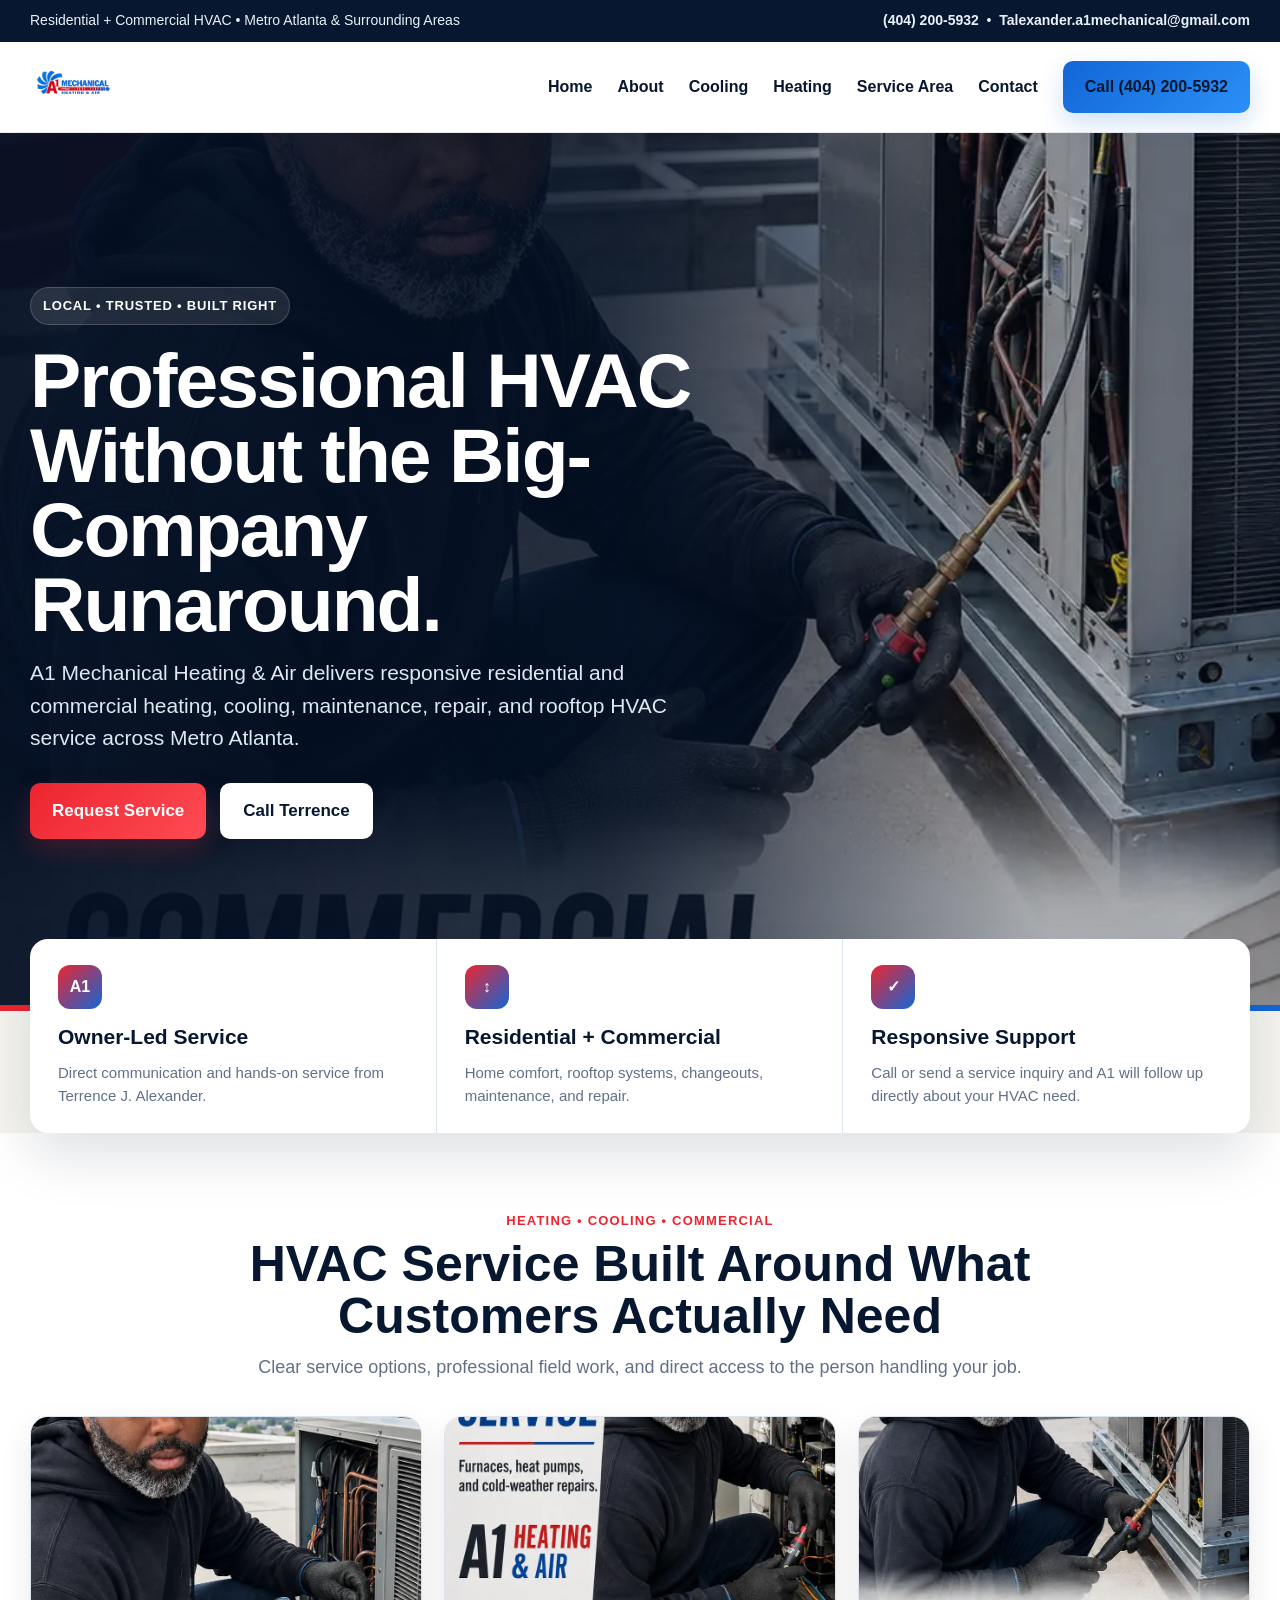
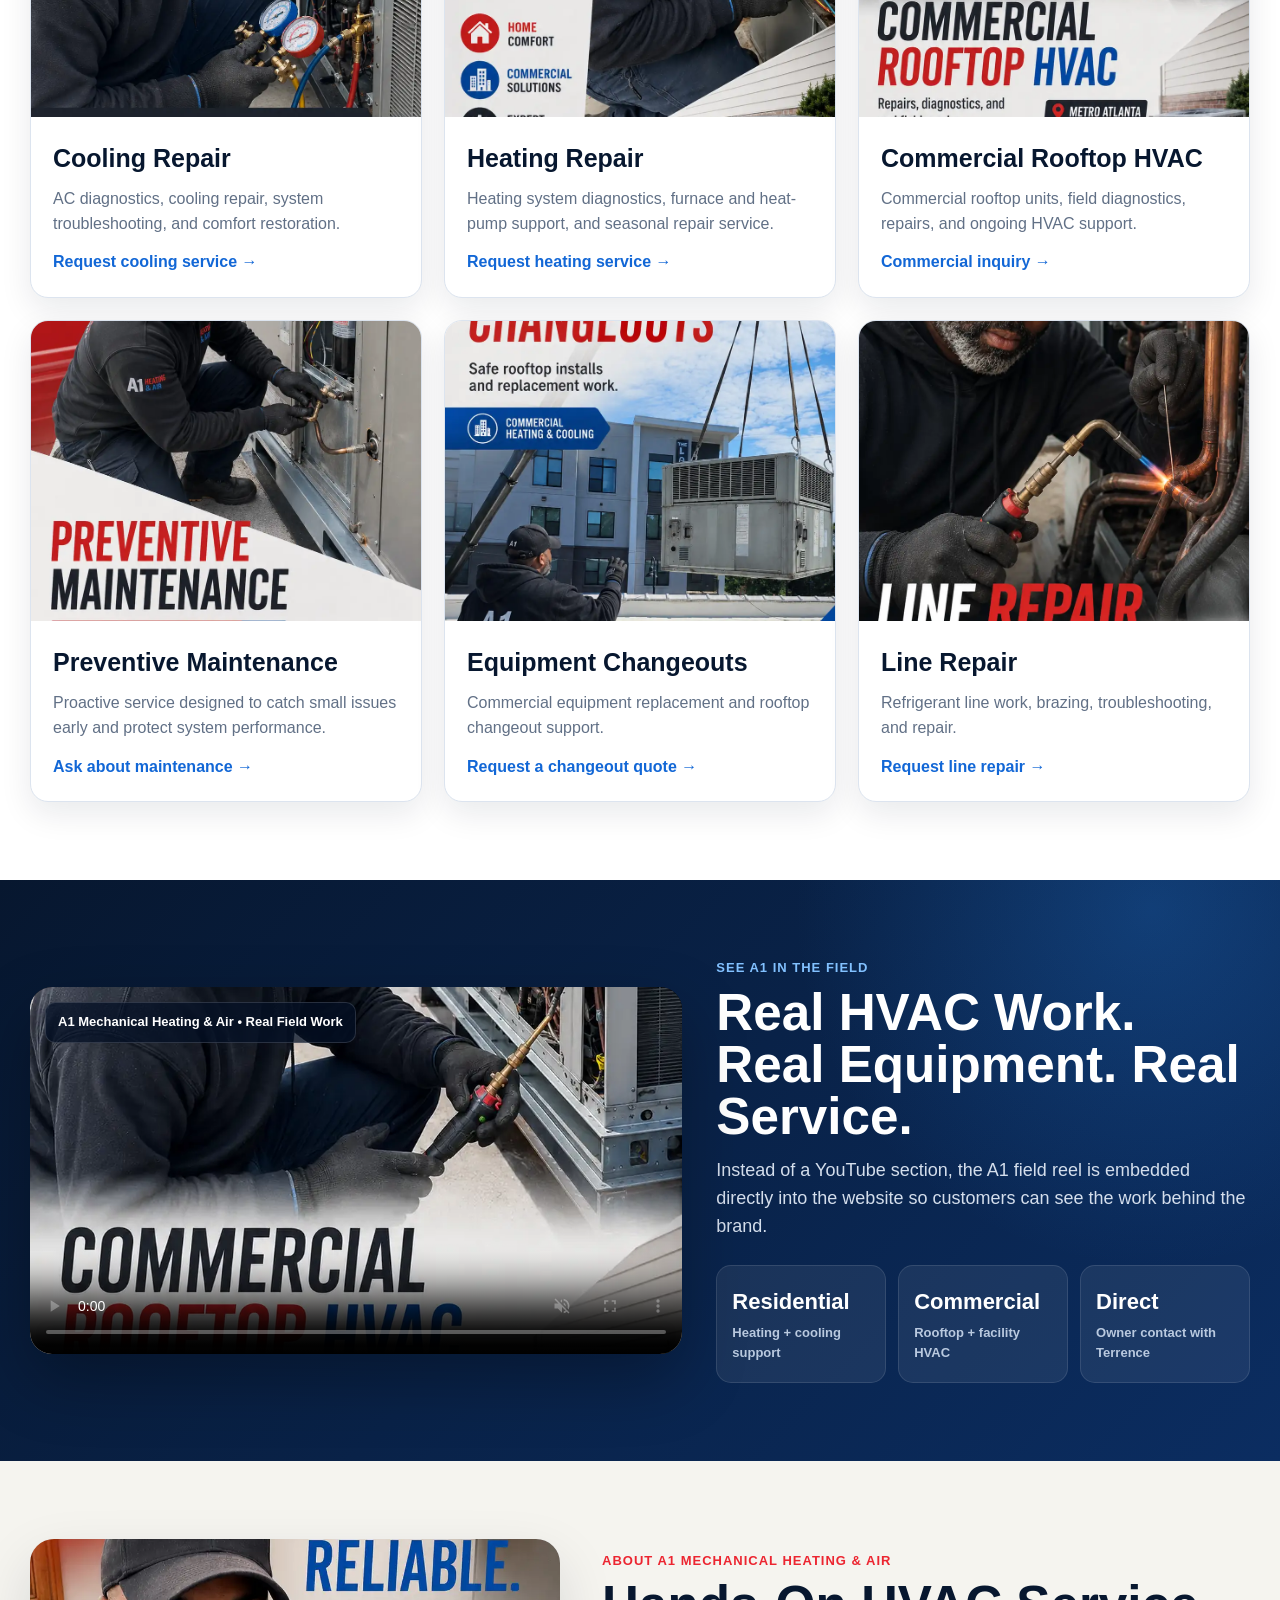
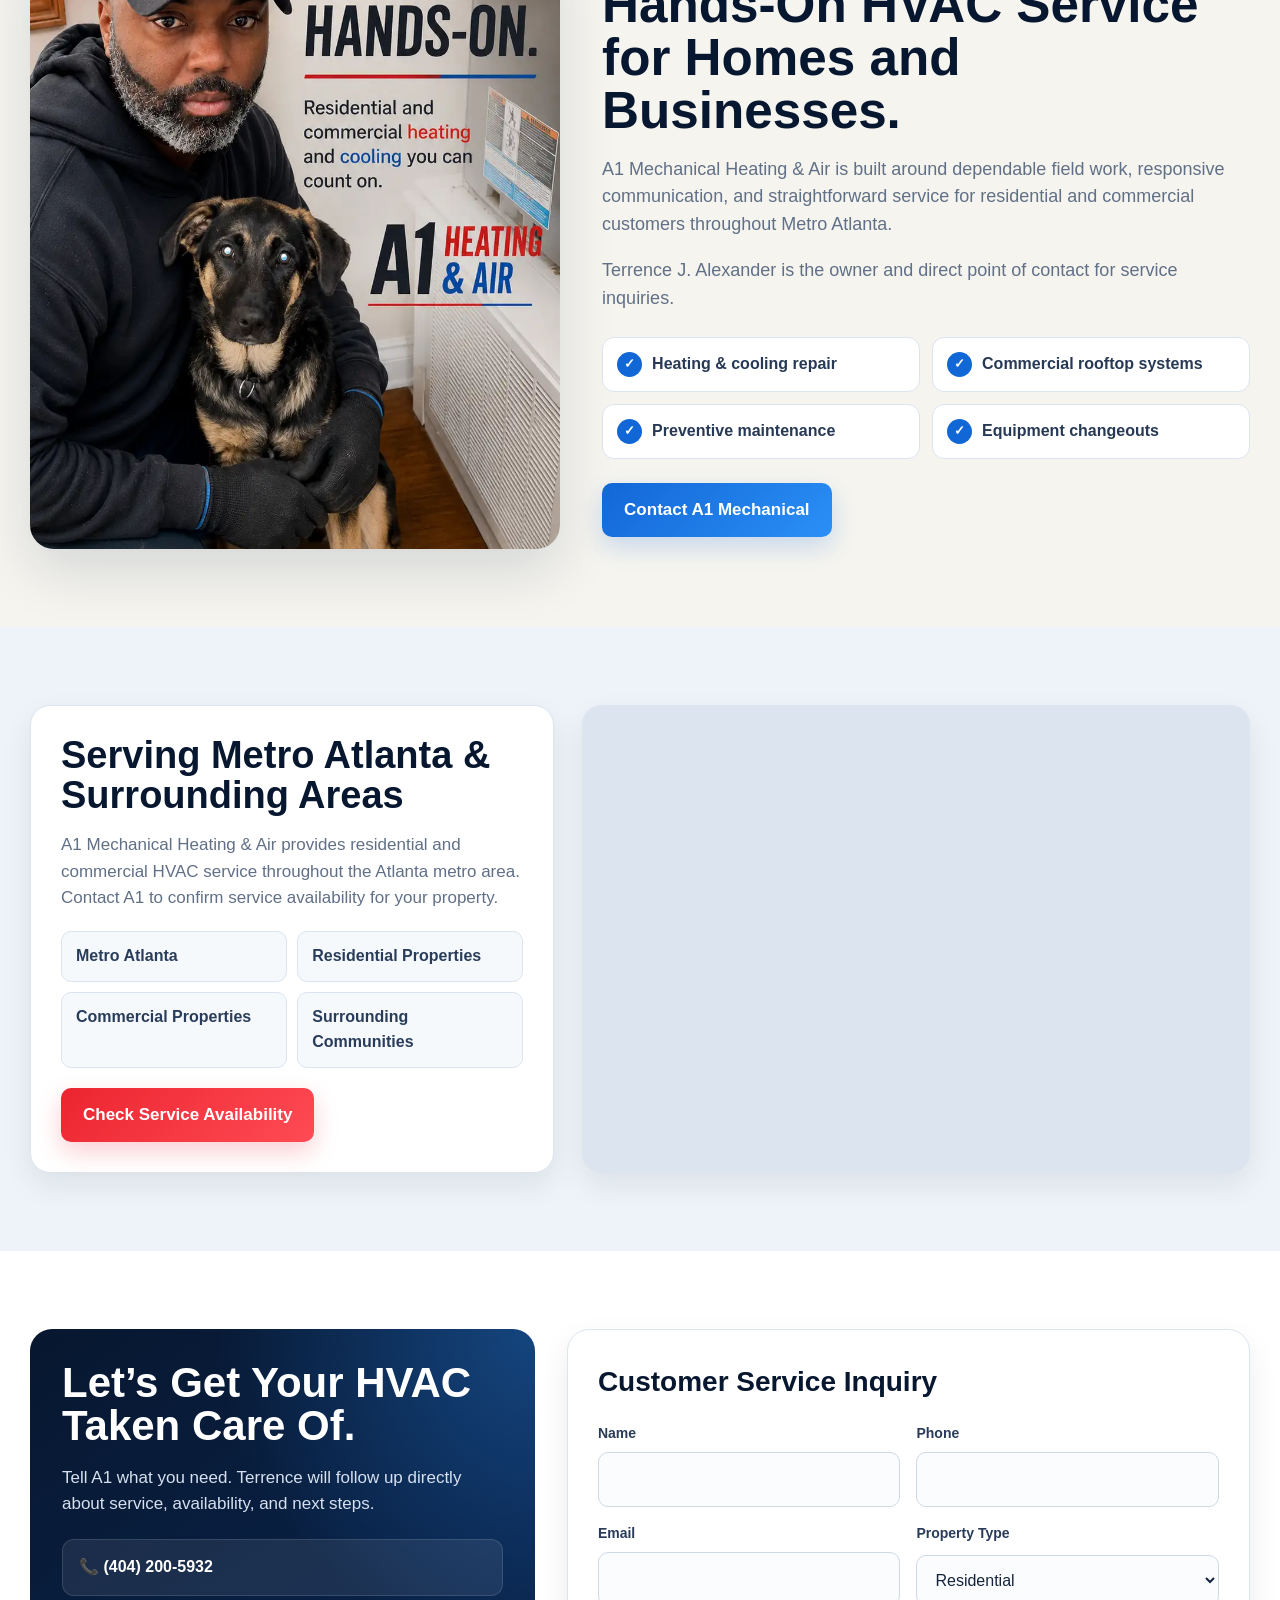
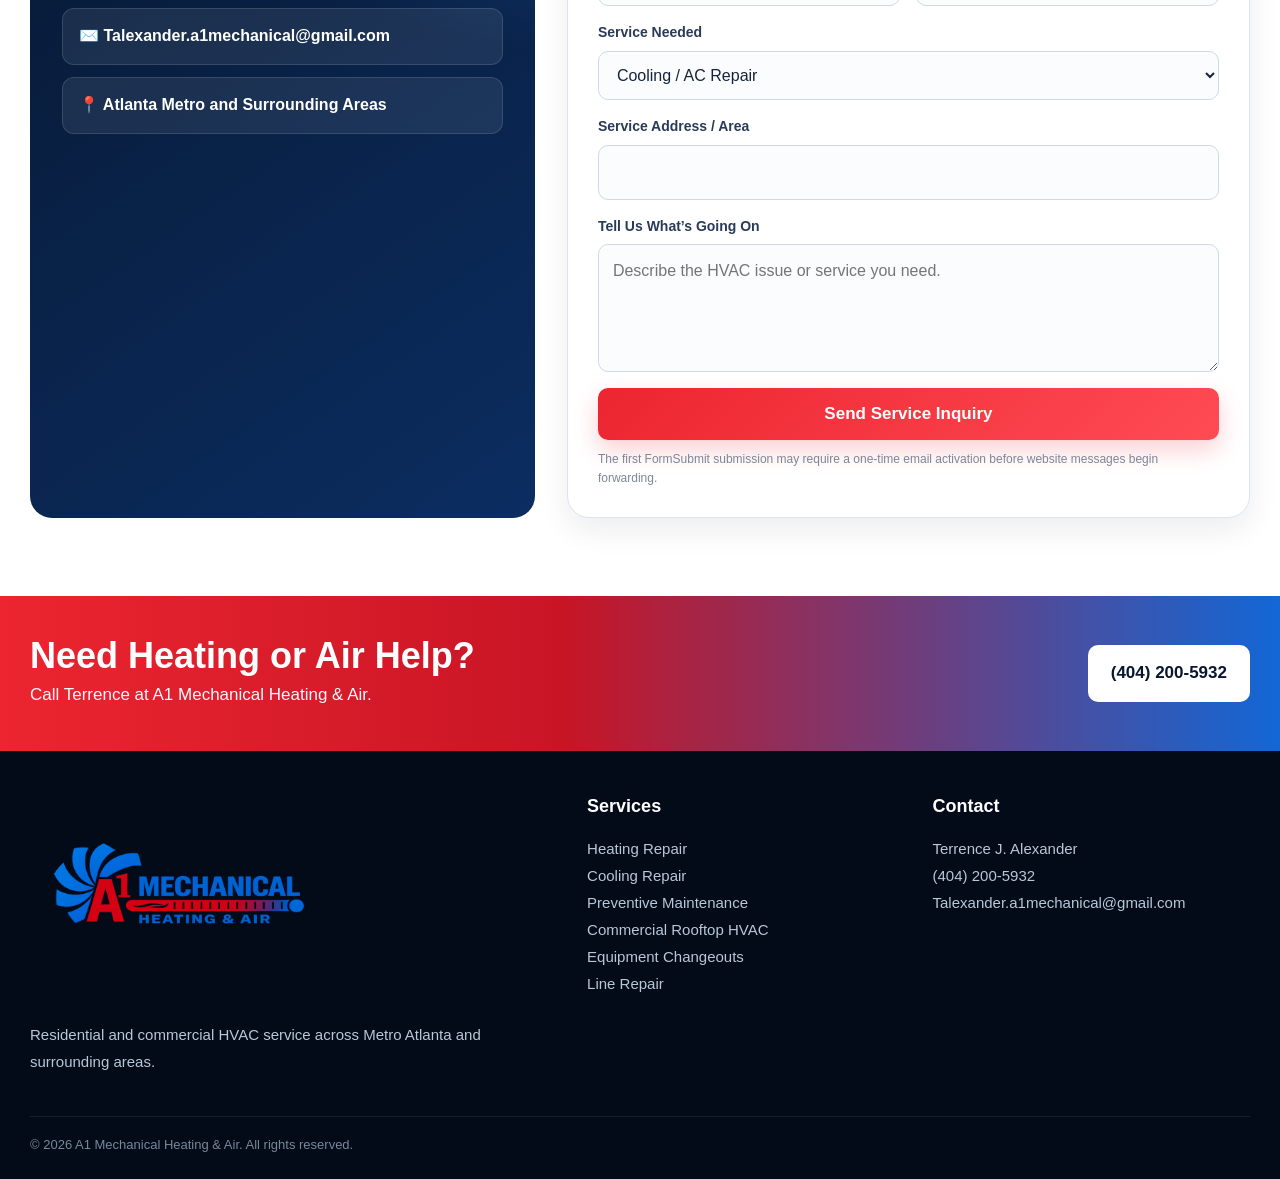
==== commit e5121908: "Publish compact A1 reference-style website" ====
--- a/index.html
+++ b/index.html
@@ -3,308 +3,275 @@
 <head>
 <meta charset="utf-8">
 <meta name="viewport" content="width=device-width,initial-scale=1">
-<title>A1 Mechanical Heating & Air</title>
-<meta name="description" content="A1 Mechanical Heating & Air — residential and commercial HVAC service in Metro Atlanta.">
-<link rel="icon" href="[data-uri]">
+<title>A1 Mechanical Heating & Air | Metro Atlanta HVAC</title>
+<meta name="description" content="A1 Mechanical Heating & Air provides residential and commercial HVAC service throughout Metro Atlanta and surrounding areas.">
+<link rel="icon" href="[data-uri]">
 <style>
 :root{
-  --navy:#06152f;
-  --navy2:#0a214c;
-  --blue:#1265d6;
-  --red:#ec2530;
-  --white:#fff;
-  --ink:#eef4ff;
-  --muted:#aebbd0;
-  --line:rgba(255,255,255,.12);
-  --card:#0b1f44;
-  --card2:#102954;
-  --shadow:0 24px 60px rgba(0,0,0,.28);
-  --radius:24px;
-  --max:1240px;
+  --navy:#07172f;--navy2:#0a2a59;--blue:#1267d6;--blue2:#2b8ff7;
+  --red:#ec2530;--paper:#fff;--cream:#f5f4ef;--ink:#101e34;
+  --muted:#617086;--line:#dce4ef;--shadow:0 22px 55px rgba(7,23,47,.13);
+  --radius:20px;--max:1220px;
 }
 *{box-sizing:border-box}
 html{scroll-behavior:smooth}
-body{
-  margin:0;
-  font-family:Arial,Helvetica,sans-serif;
-  background:linear-gradient(180deg,#041127,#071a38 45%,#06142c);
-  color:var(--ink);
-  line-height:1.55;
+body{margin:0;font-family:Arial,Helvetica,sans-serif;color:var(--ink);background:var(--cream);line-height:1.55}
+a{text-decoration:none;color:inherit}
+img,video{display:block;max-width:100%}
+.wrap{width:min(var(--max),calc(100% - 34px));margin:auto}
+.utility{background:var(--navy);color:#e9f1fb;font-size:14px}
+.utility .wrap{min-height:42px;display:flex;align-items:center;justify-content:space-between;gap:18px;flex-wrap:wrap}
+.utility a{font-weight:900}
+header{position:sticky;top:0;z-index:40;background:rgba(255,255,255,.97);border-bottom:1px solid rgba(7,23,47,.08);backdrop-filter:blur(10px)}
+.nav{min-height:90px;display:flex;align-items:center;justify-content:space-between;gap:24px}
+.brand img{height:62px;width:auto}
+.menu{display:flex;align-items:center;gap:25px}
+.menu a{font-size:16px;font-weight:900;color:var(--navy)}
+.menu a:hover{color:var(--red)}
+.btn{display:inline-flex;align-items:center;justify-content:center;min-height:52px;padding:14px 22px;border-radius:10px;font-weight:900;font-size:17px;border:0;cursor:pointer}
+.btn-red{background:linear-gradient(135deg,var(--red),#ff4b54);color:#fff;box-shadow:0 10px 25px rgba(236,37,48,.22)}
+.btn-blue{background:linear-gradient(135deg,var(--blue),var(--blue2));color:#fff;box-shadow:0 10px 25px rgba(18,103,214,.2)}
+.btn-white{background:#fff;color:var(--navy);border:1px solid rgba(255,255,255,.5)}
+
+.hero{position:relative;min-height:650px;display:grid;place-items:center;overflow:hidden;background:
+linear-gradient(90deg,rgba(4,16,36,.95),rgba(4,16,36,.83) 48%,rgba(4,16,36,.26) 82%),
+url("[data-uri]") center 35%/cover no-repeat}
+.hero:after{content:"";position:absolute;left:0;right:0;bottom:0;height:6px;background:linear-gradient(90deg,var(--red) 0 50%,var(--blue) 50% 100%)}
+.hero-inner{position:relative;z-index:2;width:min(var(--max),calc(100% - 34px));padding:76px 0 94px}
+.hero-copy{max-width:720px;color:#fff}
+.eyebrow{display:inline-flex;padding:8px 12px;border-radius:999px;background:rgba(255,255,255,.10);border:1px solid rgba(255,255,255,.18);font-size:13px;font-weight:900;letter-spacing:.8px;text-transform:uppercase}
+.hero h1{margin:18px 0 16px;font-size:clamp(48px,6vw,78px);line-height:.97;letter-spacing:-2px}
+.hero p{margin:0 0 28px;font-size:21px;color:#e0e7f2;max-width:660px}
+.hero-actions{display:flex;gap:14px;flex-wrap:wrap}
+
+.benefits-wrap{position:relative;z-index:3;margin-top:-72px}
+.benefits{display:grid;grid-template-columns:repeat(3,1fr);background:#fff;border-radius:18px;box-shadow:var(--shadow);overflow:hidden}
+.benefit{padding:26px 28px;border-right:1px solid var(--line)}
+.benefit:last-child{border-right:0}
+.icon{width:44px;height:44px;border-radius:12px;display:grid;place-items:center;color:#fff;font-weight:900;background:linear-gradient(135deg,var(--red),var(--blue));margin-bottom:12px}
+.benefit h3{margin:0 0 7px;font-size:21px;color:var(--navy)}
+.benefit p{margin:0;color:var(--muted);font-size:15px}
+
+section{padding:78px 0}
+.section-title{text-align:center;max-width:820px;margin:0 auto 34px}
+.section-title .kicker{color:var(--red);font-size:13px;font-weight:900;text-transform:uppercase;letter-spacing:1.2px}
+.section-title h2{margin:8px 0 12px;font-size:clamp(35px,4vw,50px);line-height:1.03;color:var(--navy)}
+.section-title p{margin:0;color:var(--muted);font-size:18px}
+
+.services{background:#fff}
+.service-grid{display:grid;grid-template-columns:repeat(3,1fr);gap:22px}
+.service-card{background:#fff;border:1px solid var(--line);border-radius:18px;overflow:hidden;box-shadow:0 12px 32px rgba(7,23,47,.09)}
+.service-photo{height:300px;overflow:hidden;background:#edf2f7}
+.service-photo img{width:100%;height:100%;object-fit:cover}
+.service-body{padding:22px}
+.service-body h3{margin:0 0 9px;font-size:25px;color:var(--navy)}
+.service-body p{margin:0 0 14px;color:var(--muted);font-size:16px}
+.service-body a{color:var(--blue);font-weight:900}
+
+.field{background:radial-gradient(circle at 90% 5%,rgba(43,143,247,.24),transparent 28%),linear-gradient(135deg,var(--navy),#0b2d61);color:#fff}
+.field-grid{display:grid;grid-template-columns:1.1fr .9fr;gap:34px;align-items:center}
+.video-card{position:relative;overflow:hidden;border-radius:22px;background:#000;box-shadow:0 26px 65px rgba(0,0,0,.30)}
+.video-card video{width:100%;aspect-ratio:16/9;object-fit:cover;background:#000}
+.video-label{position:absolute;left:15px;top:15px;background:rgba(4,17,38,.75);border:1px solid rgba(255,255,255,.14);padding:9px 12px;border-radius:10px;font-size:13px;font-weight:900}
+.field-copy .kicker{color:#82c1ff;font-weight:900;text-transform:uppercase;letter-spacing:1px;font-size:13px}
+.field-copy h2{margin:8px 0 14px;font-size:clamp(37px,4vw,54px);line-height:1.02}
+.field-copy p{margin:0 0 24px;color:#d4deec;font-size:18px}
+.stats{display:grid;grid-template-columns:repeat(3,1fr);gap:12px}
+.stat{padding:19px 15px;border-radius:15px;background:rgba(255,255,255,.07);border:1px solid rgba(255,255,255,.11)}
+.stat strong{display:block;font-size:22px}
+.stat span{display:block;margin-top:4px;font-size:13px;color:#b9c9df;font-weight:700}
+
+.about-grid{display:grid;grid-template-columns:.9fr 1.1fr;gap:42px;align-items:center}
+.about-image{border-radius:24px;overflow:hidden;box-shadow:var(--shadow);background:#e8eef5}
+.about-image img{width:100%;height:610px;object-fit:cover;object-position:center}
+.about-copy .kicker{color:var(--red);font-weight:900;text-transform:uppercase;letter-spacing:1px;font-size:13px}
+.about-copy h2{margin:8px 0 16px;font-size:clamp(36px,4vw,52px);line-height:1.03;color:var(--navy)}
+.about-copy p{font-size:18px;color:var(--muted)}
+.checks{display:grid;grid-template-columns:1fr 1fr;gap:12px;margin:24px 0}
+.check{display:flex;gap:10px;align-items:flex-start;padding:14px;border-radius:12px;background:#fff;border:1px solid var(--line);font-weight:800;color:#273955}
+.dot{flex:0 0 25px;width:25px;height:25px;border-radius:50%;display:grid;place-items:center;background:var(--blue);color:#fff;font-size:13px}
+
+.location{background:#edf3f8}
+.location-grid{display:grid;grid-template-columns:.88fr 1.12fr;gap:28px;align-items:stretch}
+.location-card{background:#fff;border:1px solid var(--line);border-radius:20px;padding:30px;box-shadow:0 12px 30px rgba(7,23,47,.08)}
+.location-card h2{margin:0 0 12px;font-size:38px;line-height:1.04;color:var(--navy)}
+.location-card p{color:var(--muted);font-size:17px}
+.area-list{display:grid;grid-template-columns:1fr 1fr;gap:10px;margin:20px 0}
+.area{padding:12px 14px;border-radius:10px;background:#f6f9fc;border:1px solid var(--line);font-weight:800;color:#293d5b}
+.map{min-height:460px;border-radius:20px;overflow:hidden;box-shadow:0 12px 30px rgba(7,23,47,.08);background:#dce5ef}
+.map iframe{width:100%;height:100%;min-height:460px;border:0}
+
+.contact{background:#fff}
+.contact-grid{display:grid;grid-template-columns:.85fr 1.15fr;gap:32px}
+.contact-info{border-radius:22px;padding:32px;color:#fff;background:radial-gradient(circle at top right,rgba(43,143,247,.35),transparent 34%),linear-gradient(145deg,var(--navy),#0b2d61)}
+.contact-info h2{margin:0 0 12px;font-size:42px;line-height:1.03}
+.contact-info p{color:#d6e0ef;font-size:17px}
+.contact-pills{display:grid;gap:12px;margin-top:22px}
+.contact-pill{padding:15px 16px;border-radius:12px;background:rgba(255,255,255,.08);border:1px solid rgba(255,255,255,.12);font-weight:800}
+.form-card{border:1px solid var(--line);border-radius:22px;padding:30px;box-shadow:0 12px 30px rgba(7,23,47,.08);background:#fff}
+.form-card h3{margin:0 0 20px;font-size:28px;color:var(--navy)}
+.form-grid{display:grid;grid-template-columns:1fr 1fr;gap:16px}
+.form-group{display:grid;gap:7px}
+.form-group.full{grid-column:1/-1}
+label{font-size:14px;font-weight:900;color:#293b58}
+input,select,textarea{width:100%;border:1px solid #cfd9e6;border-radius:10px;padding:14px;font:inherit;background:#fbfcfe;color:#15243c}
+textarea{min-height:128px;resize:vertical}
+.note{font-size:12px;color:#7c8797;margin-top:10px}
+
+.bottom-cta{padding:42px 0;background:linear-gradient(90deg,var(--red),#c81525 44%,var(--blue) 100%);color:#fff}
+.bottom-cta .wrap{display:flex;align-items:center;justify-content:space-between;gap:22px;flex-wrap:wrap}
+.bottom-cta h2{margin:0;font-size:36px;line-height:1.02}
+.bottom-cta p{margin:7px 0 0;color:#f4f7fd;font-size:17px}
+footer{background:#020b17;color:#b9c7d9;padding:42px 0 24px}
+.footer-grid{display:grid;grid-template-columns:1.25fr .75fr .75fr;gap:28px}
+.footer-logo{max-width:320px;margin-bottom:15px}
+footer h4{margin:0 0 12px;color:#fff;font-size:18px}
+footer p,footer a{font-size:15px;color:#b9c7d9;line-height:1.8}
+.copyright{margin-top:26px;padding-top:18px;border-top:1px solid rgba(255,255,255,.08);font-size:13px;color:#78879a}
+
+@media(max-width:1050px){
+  .menu{display:none}
+  .benefits{grid-template-columns:1fr}
+  .benefit{border-right:0;border-bottom:1px solid var(--line)}
+  .benefit:last-child{border-bottom:0}
+  .service-grid{grid-template-columns:1fr 1fr}
+  .field-grid,.about-grid,.location-grid,.contact-grid,.footer-grid{grid-template-columns:1fr}
 }
-a{text-decoration:none;color:inherit}
-img,video{max-width:100%;display:block}
-.wrap{width:min(var(--max),calc(100% - 34px));margin:auto}
-
-.topbar{
-  background:#020915;
-  border-bottom:1px solid rgba(255,255,255,.06);
-  color:#dce7f7;
-  font-size:14px;
-}
-.topbar .wrap{
-  min-height:40px;display:flex;align-items:center;justify-content:space-between;gap:18px;flex-wrap:wrap
-}
-header{
-  position:sticky;top:0;z-index:50;
-  background:rgba(6,21,47,.97);
-  backdrop-filter:blur(12px);
-  border-bottom:1px solid rgba(255,255,255,.08);
-}
-.nav{display:flex;align-items:center;justify-content:space-between;gap:26px;min-height:90px}
-.brand{display:flex;align-items:center;gap:16px}
-.brand img{height:64px;width:auto}
-.brand-name{font-size:22px;font-weight:900;color:#fff}
-.brand-tag{font-size:14px;font-weight:700;color:#aabbd2}
-.tabs{display:flex;align-items:center;gap:28px}
-.tabs a{font-size:17px;font-weight:900;color:#dfe8f5;padding:30px 0;position:relative}
-.tabs a:hover{color:#fff}
-.tabs a:hover:after{content:"";position:absolute;left:0;right:0;bottom:17px;height:3px;background:var(--red);border-radius:3px}
-.btn{display:inline-flex;align-items:center;justify-content:center;border-radius:999px;padding:15px 24px;font-size:17px;font-weight:900}
-.btn-red{background:linear-gradient(135deg,var(--red),#ff4b54);color:#fff;box-shadow:0 12px 28px rgba(236,37,48,.24)}
-.btn-outline{border:2px solid rgba(255,255,255,.18);color:#fff;background:rgba(255,255,255,.04)}
-
-.hero{padding:34px 0 24px}
-.hero-grid{display:grid;grid-template-columns:1fr 1fr;gap:24px;align-items:stretch}
-.panel{
-  background:linear-gradient(180deg,var(--card2),var(--card));
-  border:1px solid var(--line);
-  border-radius:var(--radius);
-  box-shadow:var(--shadow);
-  overflow:hidden;
-}
-.hero-copy{padding:42px}
-.eyebrow{
-  display:inline-block;padding:8px 12px;border-radius:999px;
-  background:rgba(18,101,214,.14);border:1px solid rgba(18,101,214,.26);
-  color:#78b3ff;font-weight:900;font-size:13px;letter-spacing:.7px;text-transform:uppercase
-}
-h1{font-size:clamp(42px,5vw,68px);line-height:.98;letter-spacing:-1.7px;margin:18px 0 16px;color:#fff}
-.hero-copy p{font-size:19px;color:#c2cde0;max-width:58ch;margin:0 0 24px}
-.hero-actions{display:flex;gap:12px;flex-wrap:wrap}
-.video-wrap video{width:100%;height:100%;min-height:510px;object-fit:cover;background:#000}
-
-.section{padding:32px 0}
-.section-head{display:flex;justify-content:space-between;align-items:end;gap:20px;margin-bottom:20px;flex-wrap:wrap}
-.section-head h2{font-size:38px;margin:0;color:#fff}
-.section-head p{font-size:18px;color:#aebbd0;margin:0;max-width:700px}
-
-.feature-grid{
-  display:grid;
-  grid-template-columns:1.25fr .75fr .75fr;
-  gap:18px;
-}
-.feature-card{
-  position:relative;overflow:hidden;border-radius:24px;
-  background:#0b1f44;border:1px solid var(--line);box-shadow:var(--shadow);
-  min-height:360px;
-}
-.feature-card img{width:100%;height:100%;object-fit:cover}
-.feature-card:after{
-  content:"";position:absolute;inset:0;background:linear-gradient(180deg,transparent 45%,rgba(3,10,28,.92));
-}
-.feature-copy{
-  position:absolute;left:22px;right:22px;bottom:20px;z-index:2
-}
-.feature-copy h3{font-size:28px;line-height:1.02;margin:0 0 7px;color:#fff}
-.feature-copy p{font-size:16px;margin:0;color:#d1dceb}
-.feature-card.roxy{min-height:500px}
-.feature-card.roxy .feature-copy h3{font-size:34px}
-
-.equipment-row{
-  display:grid;
-  grid-template-columns:repeat(3,1fr);
-  gap:18px;
-  margin-top:18px;
-}
-.equipment-card{
-  background:linear-gradient(180deg,#0c2248,#081a39);
-  border:1px solid var(--line);
-  border-radius:22px;overflow:hidden;box-shadow:var(--shadow)
-}
-.equipment-card .img{
-  height:240px;
-  overflow:hidden;
-  background:#0b1830;
-}
-.equipment-card img{width:100%;height:100%;object-fit:cover}
-.equipment-card .copy{padding:20px}
-.equipment-card h3{font-size:26px;margin:0 0 8px;color:#fff}
-.equipment-card p{font-size:16px;color:#aebbd0;margin:0}
-
-.luxe-band{
-  margin:8px 0 10px;
-  padding:26px 0;
-  background:linear-gradient(90deg,#0f4e9c,#1265d6 60%,#0c3f85);
-  border-top:1px solid rgba(255,255,255,.1);
-  border-bottom:1px solid rgba(255,255,255,.1);
-}
-.luxe-band .wrap{display:flex;align-items:center;justify-content:space-between;gap:18px;flex-wrap:wrap}
-.luxe-band h3{font-size:30px;margin:0;color:#fff}
-.luxe-band p{margin:5px 0 0;font-size:17px;color:#dceaff}
-
-footer{
-  background:#020914;
-  border-top:1px solid rgba(255,255,255,.08);
-  margin-top:30px;
-  padding:36px 0 24px;
-}
-.footer-grid{display:grid;grid-template-columns:1.2fr 1fr 1fr;gap:28px}
-.footer-grid h4{font-size:18px;margin:0 0 12px;color:#fff}
-.footer-grid p,.footer-grid a{font-size:15px;color:#aebbd0;line-height:1.7}
-.footer-logo{max-width:320px;margin-bottom:14px}
-.copy{border-top:1px solid rgba(255,255,255,.08);margin-top:24px;padding-top:18px;color:#6f8096;font-size:13px}
-
-@media(max-width:1050px){
-  .tabs{display:none}
-  .hero-grid{grid-template-columns:1fr}
-  .feature-grid{grid-template-columns:1fr 1fr}
-  .feature-card.roxy{grid-column:1/-1}
-  .equipment-row{grid-template-columns:1fr 1fr}
-  .footer-grid{grid-template-columns:1fr 1fr}
-}
-@media(max-width:700px){
-  .wrap{width:min(100% - 22px,var(--max))}
-  .brand img{height:52px}
-  .brand-name{font-size:18px}
-  .brand-tag{display:none}
-  .hero-copy{padding:28px}
-  .feature-grid,.equipment-row,.footer-grid{grid-template-columns:1fr}
-  .feature-card.roxy{grid-column:auto}
-  .section-head h2{font-size:31px}
-  .feature-card{min-height:320px}
-  .feature-card.roxy{min-height:420px}
-  .video-wrap video{min-height:360px}
+@media(max-width:690px){
+  .wrap{width:min(var(--max),calc(100% - 20px))}
+  .brand img{height:52px}.nav{min-height:74px}
+  .hero{min-height:590px}.hero-inner{padding:58px 0 82px}
+  .hero h1{font-size:46px}.hero p{font-size:18px}
+  .service-grid,.checks,.area-list,.form-grid,.stats{grid-template-columns:1fr}
+  .form-group.full{grid-column:auto}
+  .about-image img{height:430px}
 }
 </style>
 </head>
 <body>
-<div class="topbar">
+<div class="utility">
   <div class="wrap">
-    <div>(404) 200-5932 • Talexander.a1mechanical@gmail.com</div>
-    <div>Metro Atlanta • Residential & Commercial HVAC</div>
+    <div>Residential + Commercial HVAC • Metro Atlanta & Surrounding Areas</div>
+    <div><a href="tel:4042005932">(404) 200-5932</a> &nbsp;•&nbsp; <a href="mailto:Talexander.a1mechanical@gmail.com">Talexander.a1mechanical@gmail.com</a></div>
   </div>
 </div>
 
 <header>
   <div class="wrap nav">
-    <a class="brand" href="#home">
-      <img src="[data-uri]" alt="A1 Mechanical Heating & Air logo">
-      <div>
-        <div class="brand-name">A1 Mechanical Heating & Air</div>
-        <div class="brand-tag">Reliable Service. Real Field Work. Metro Atlanta.</div>
-      </div>
-    </a>
-    <nav class="tabs">
-      <a href="#home">Home</a>
-      <a href="#services">Services</a>
-      <a href="#video">Video</a>
-      <a href="#contact">Contact</a>
-      <a class="btn btn-red" href="tel:4042005932">Call Now</a>
+    <a class="brand" href="#home"><img src="[data-uri]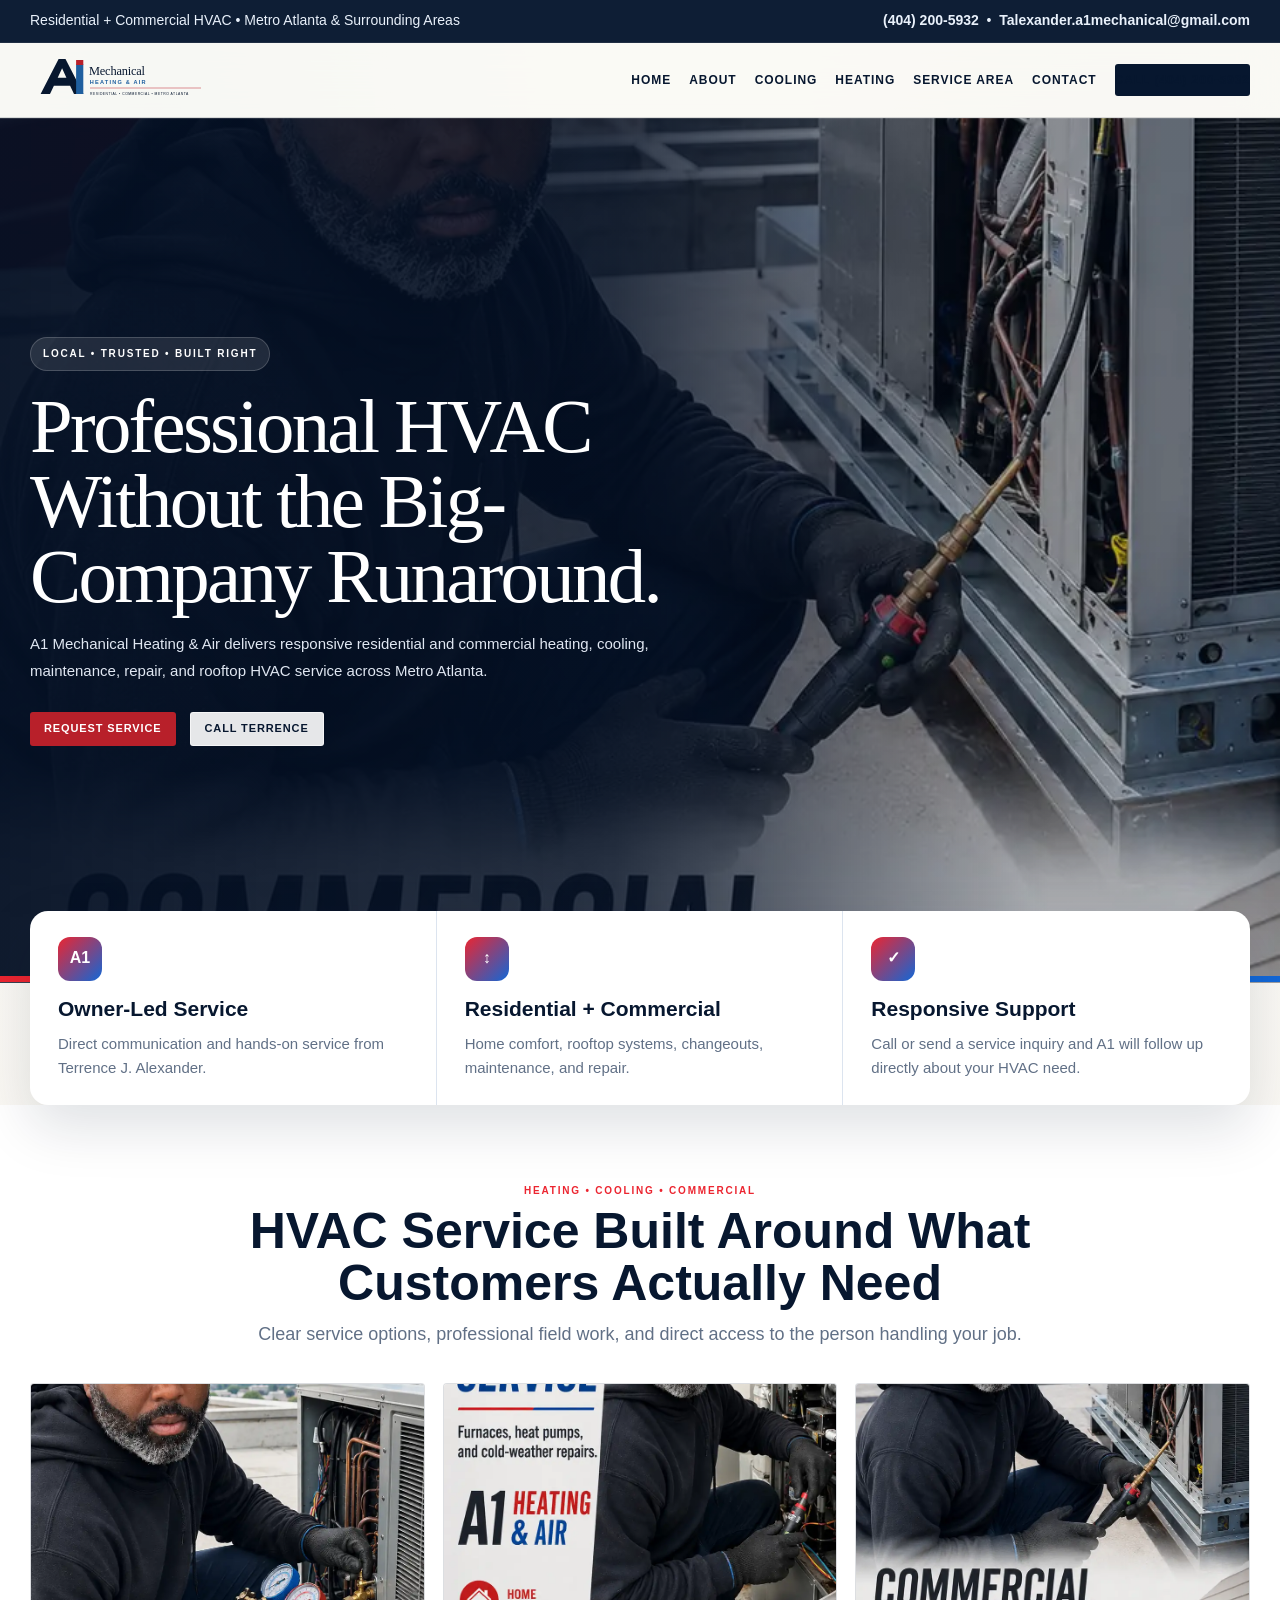
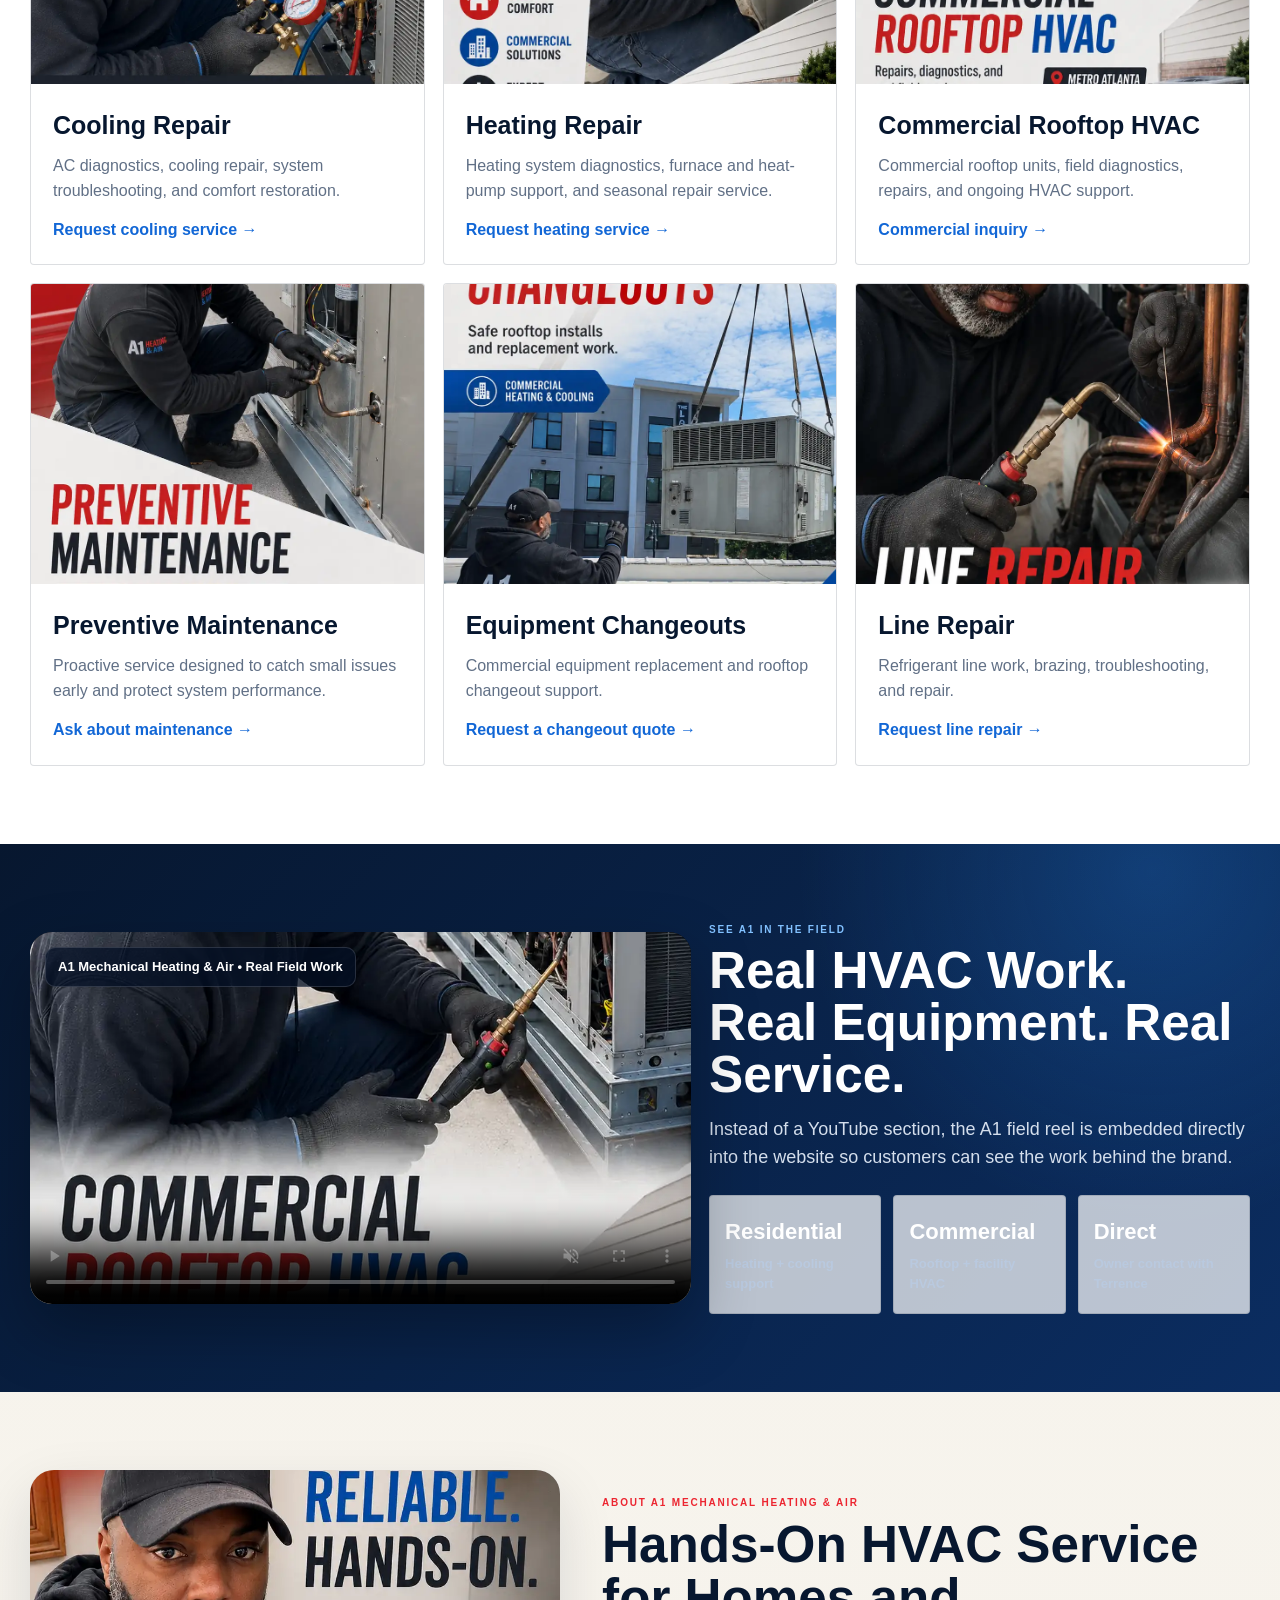
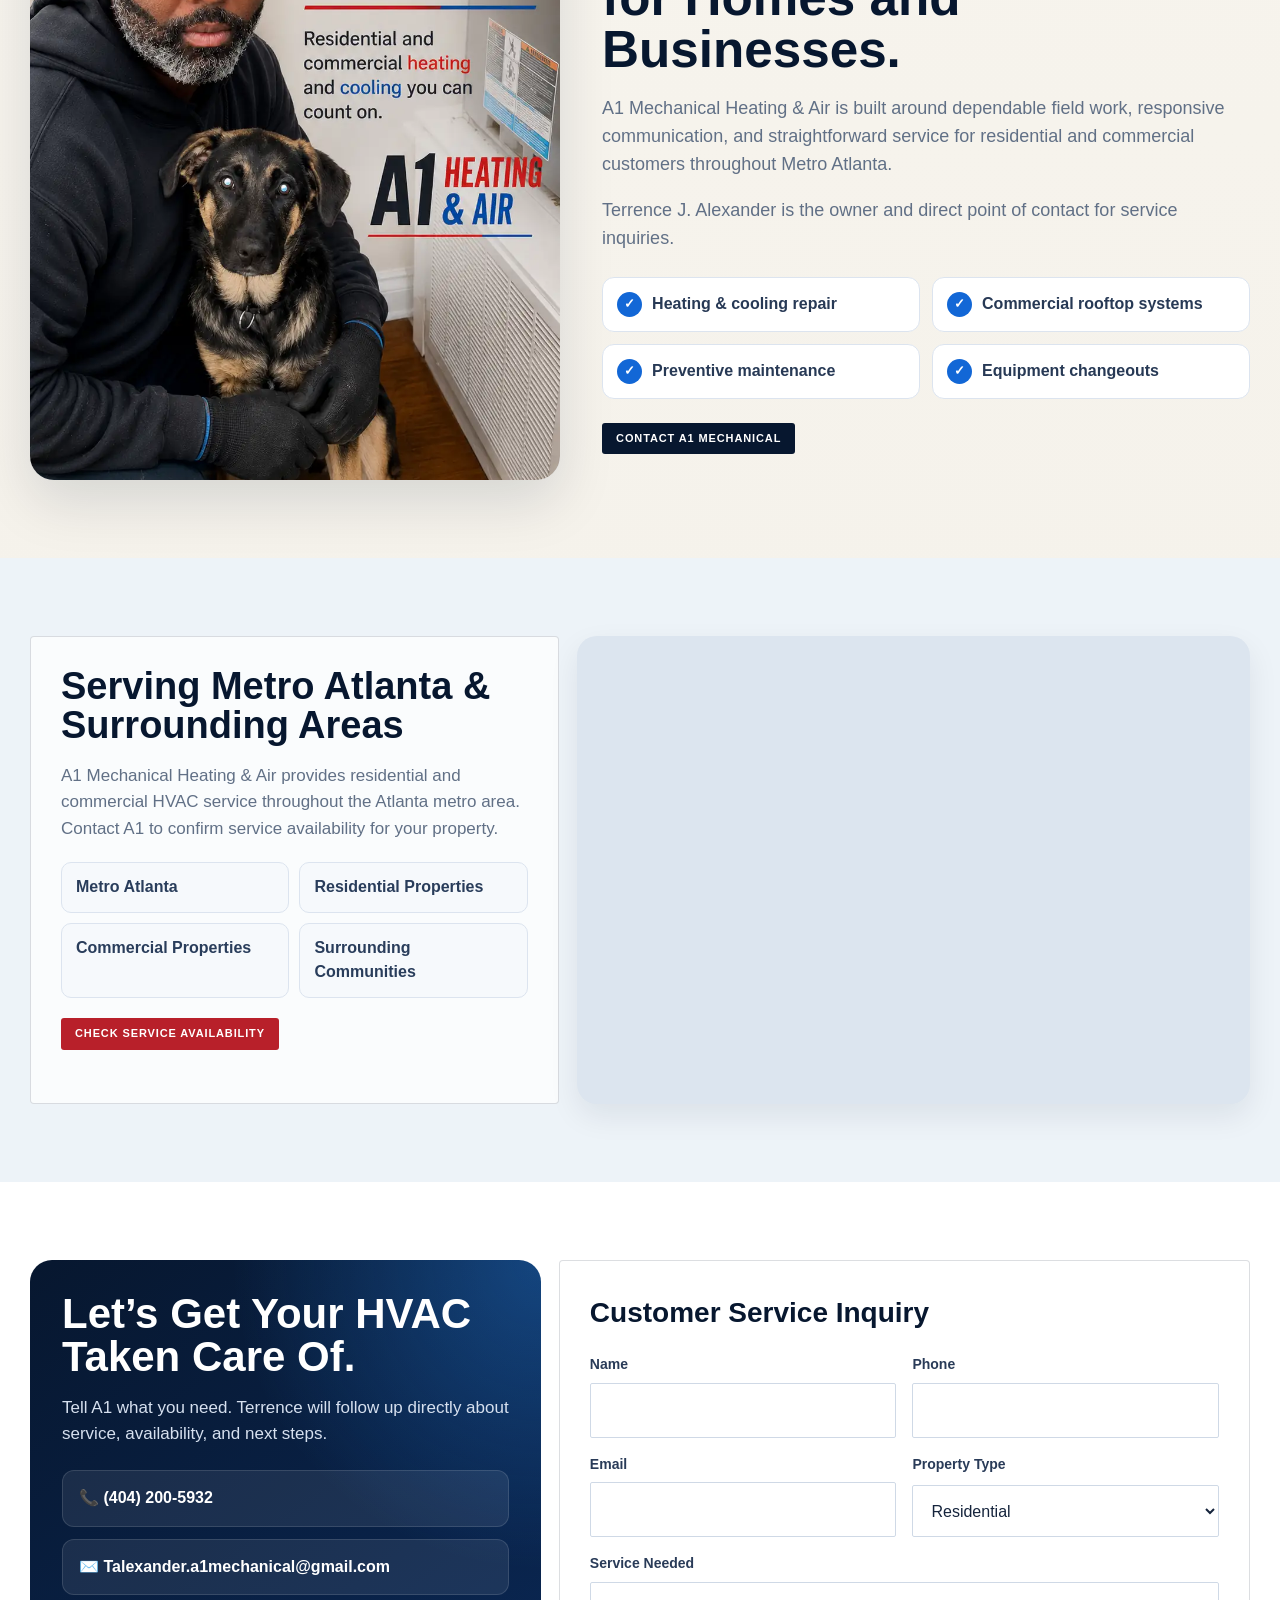
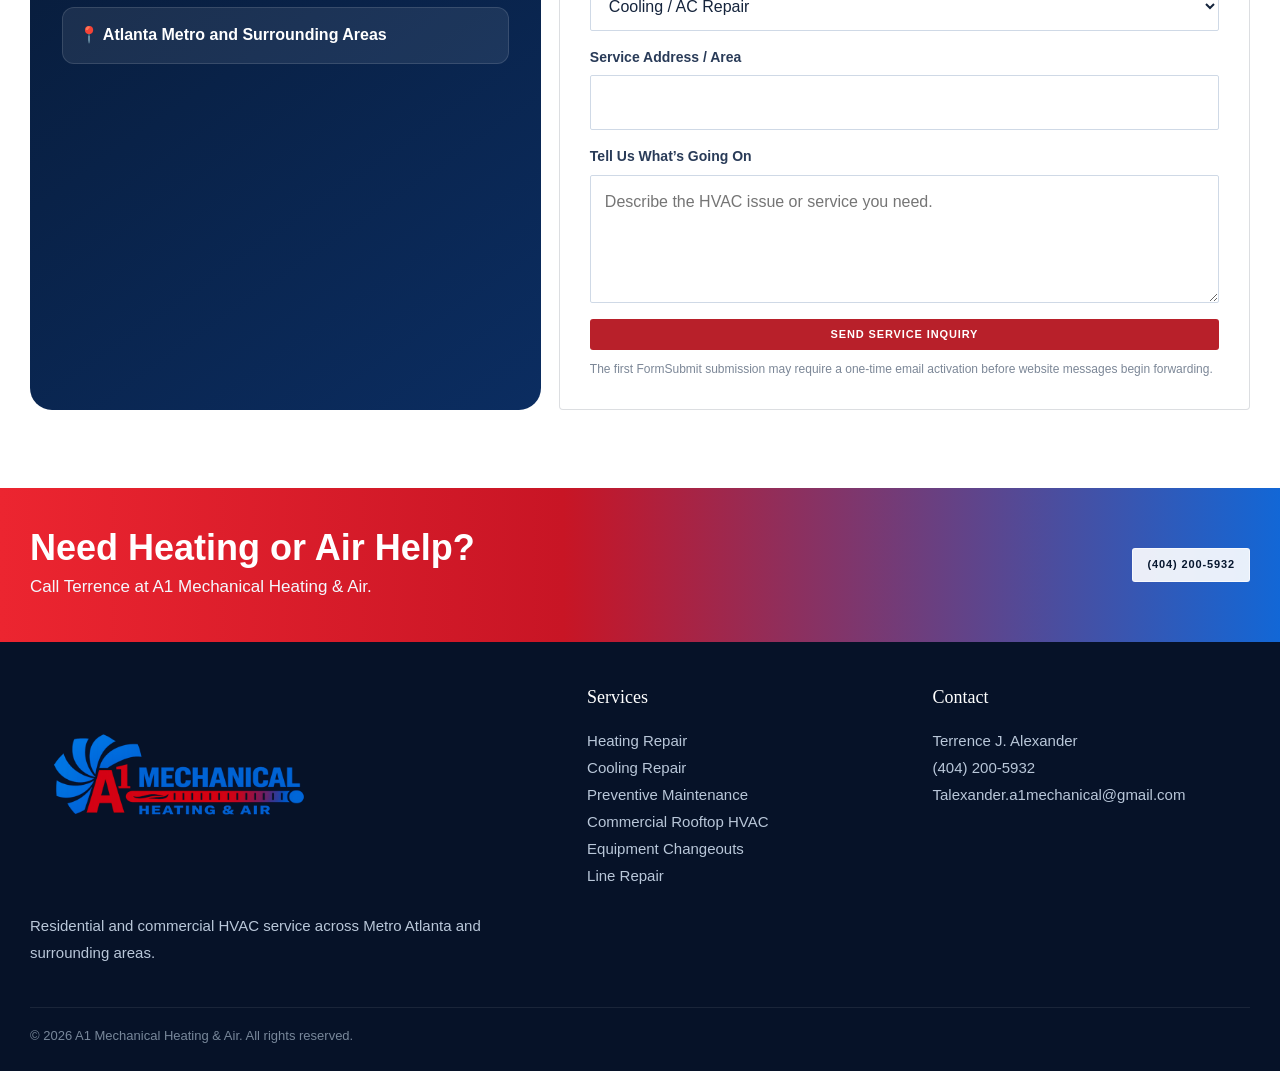
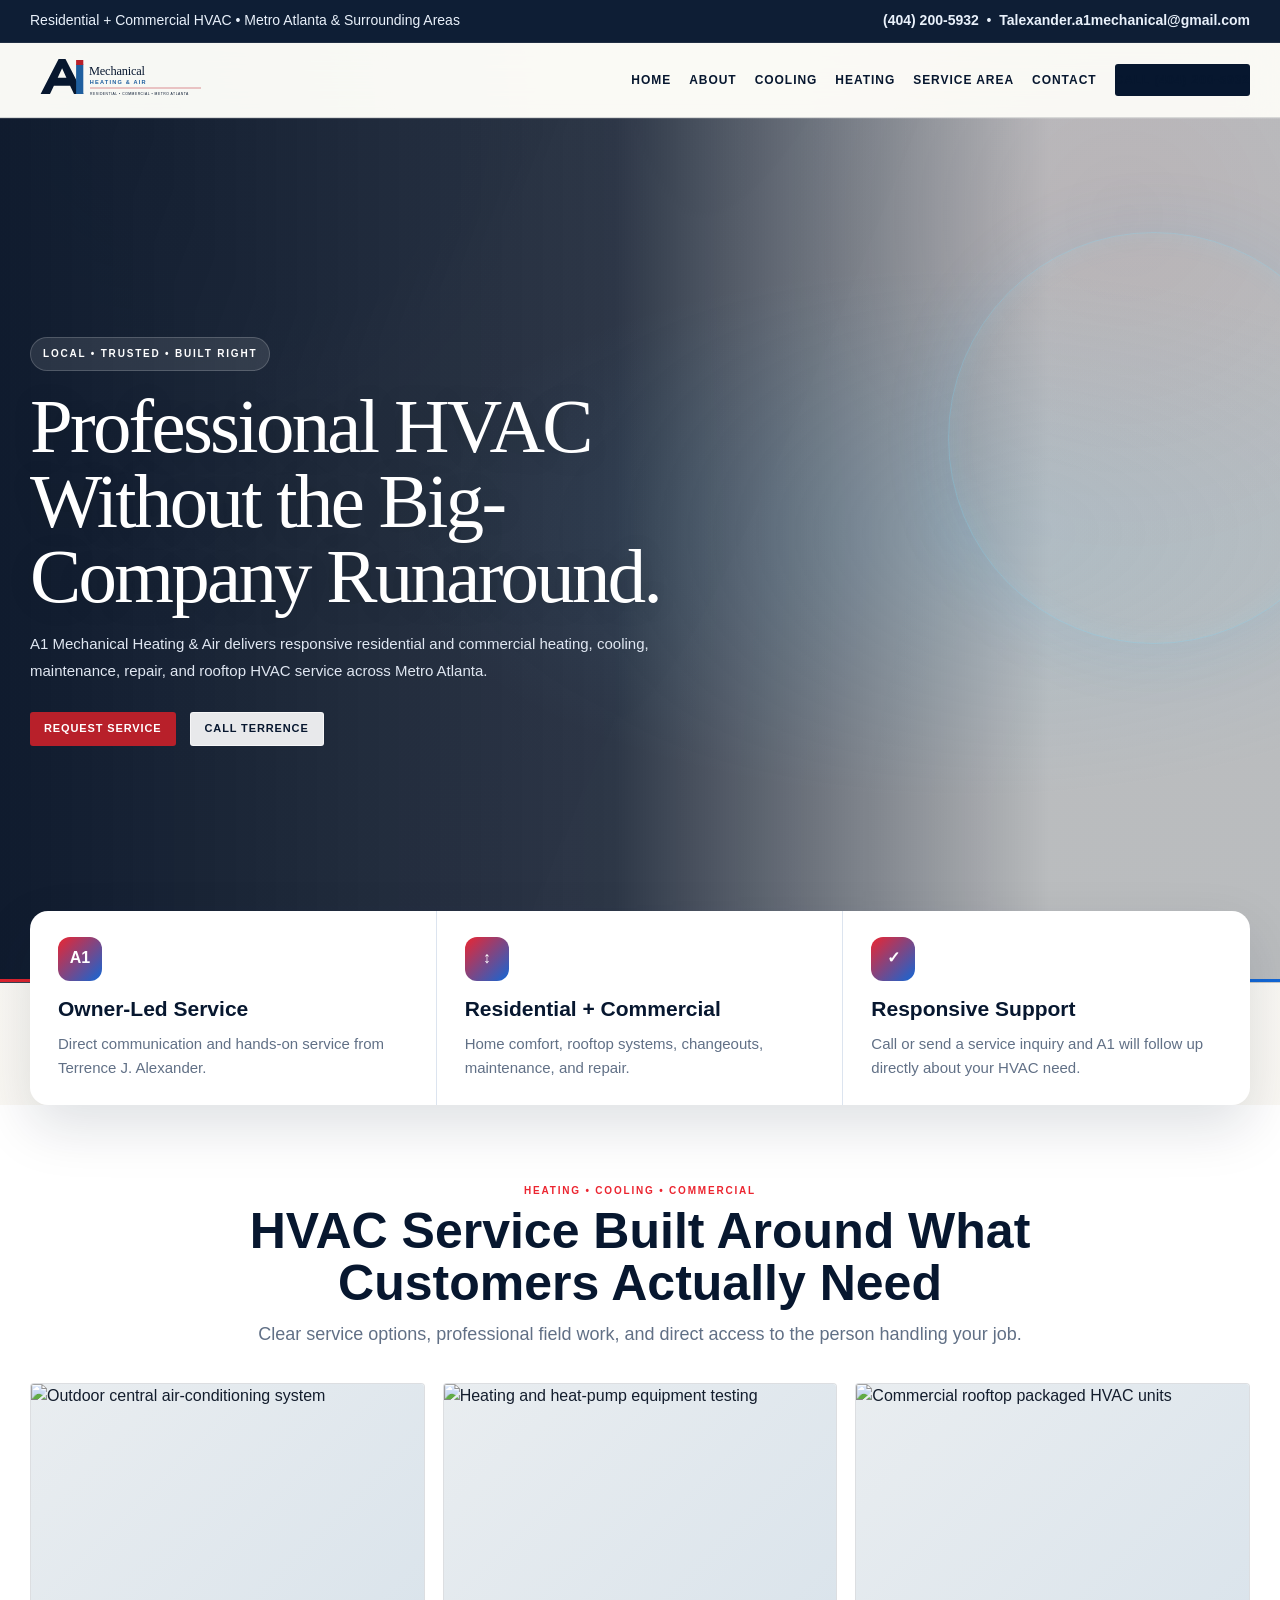
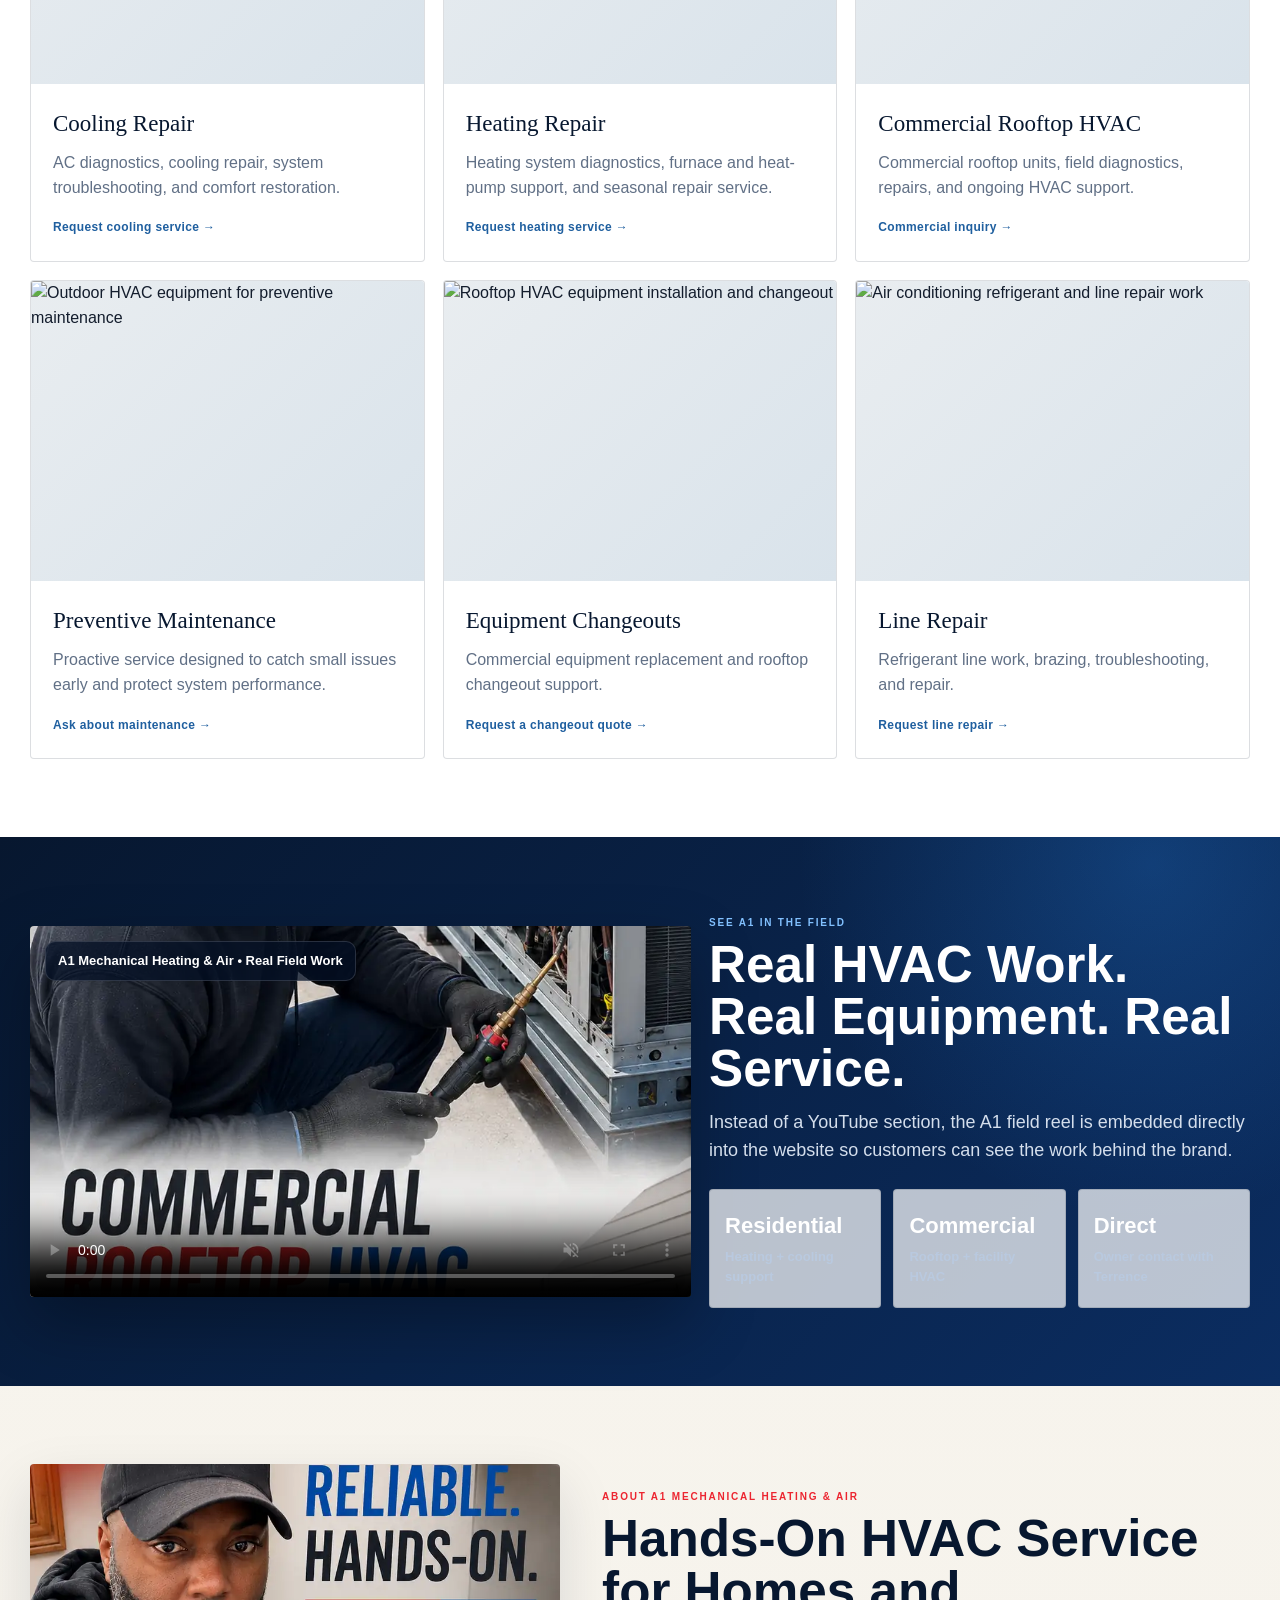
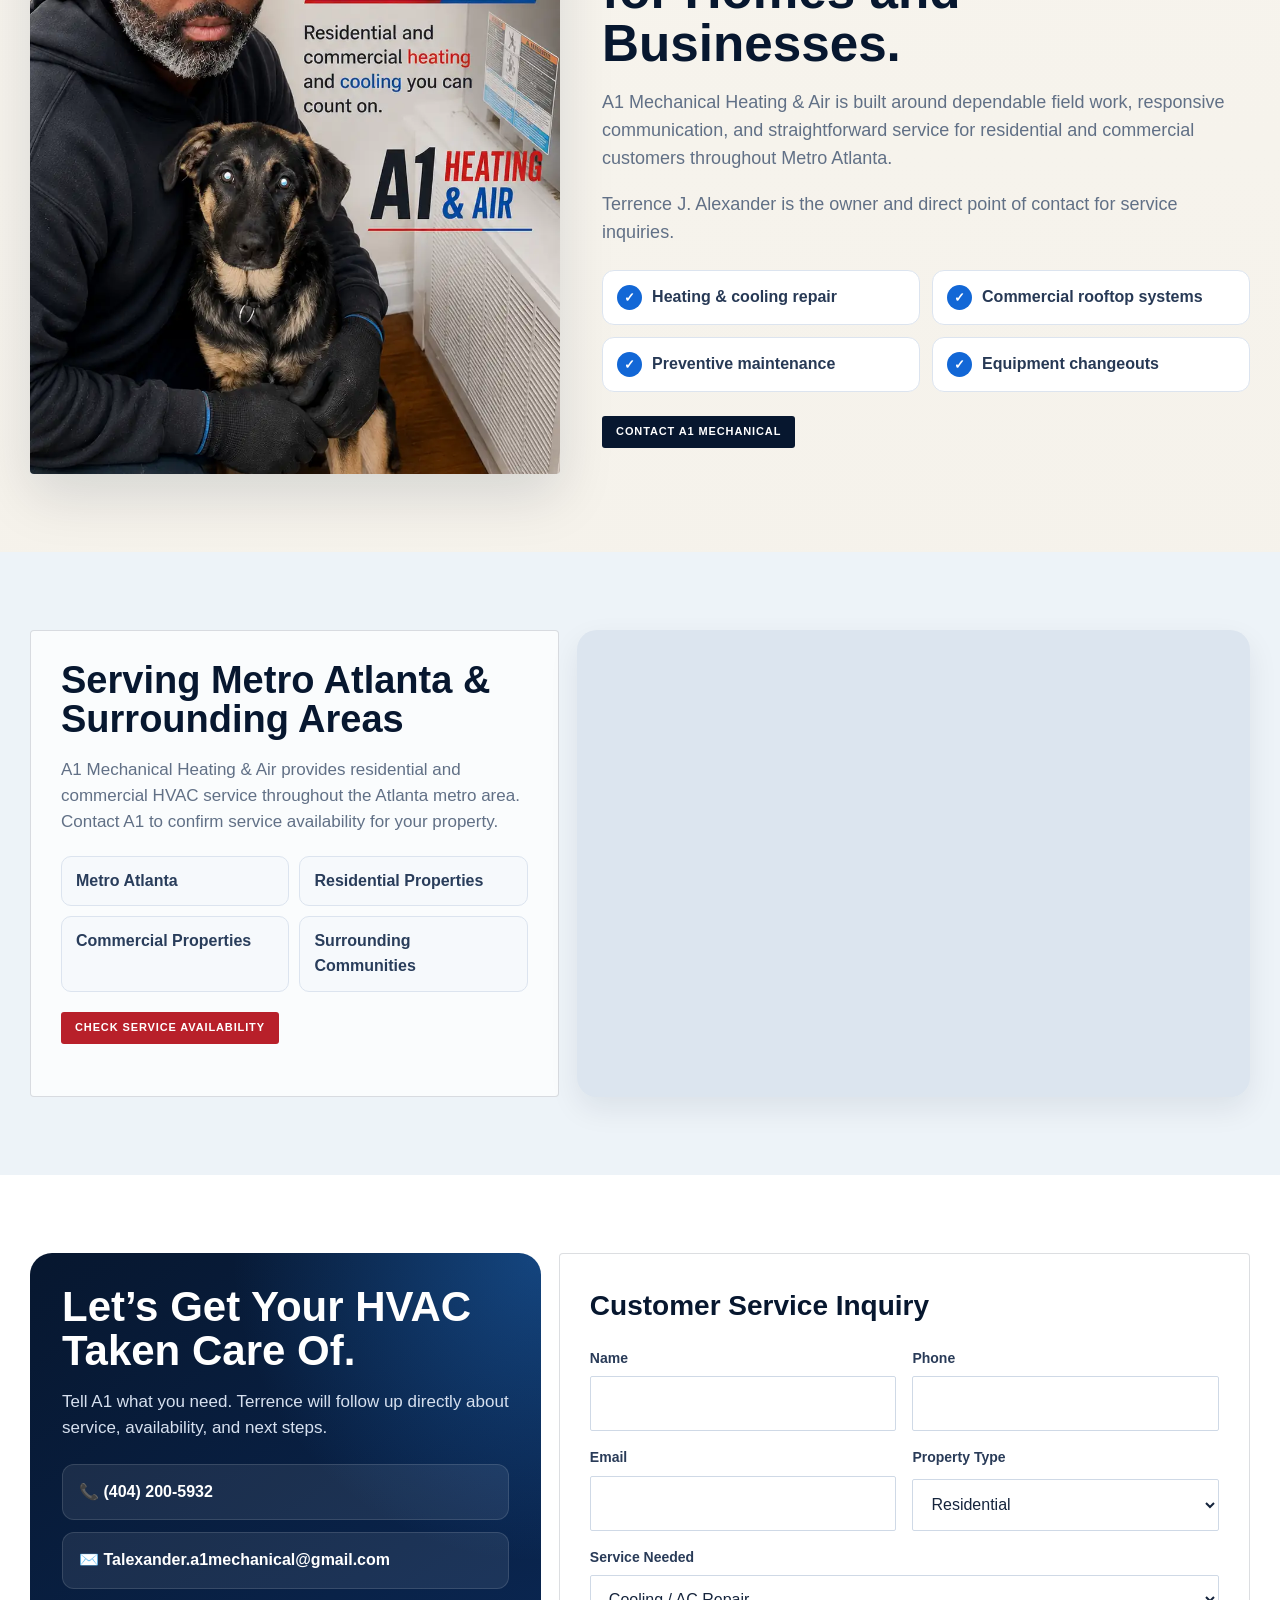
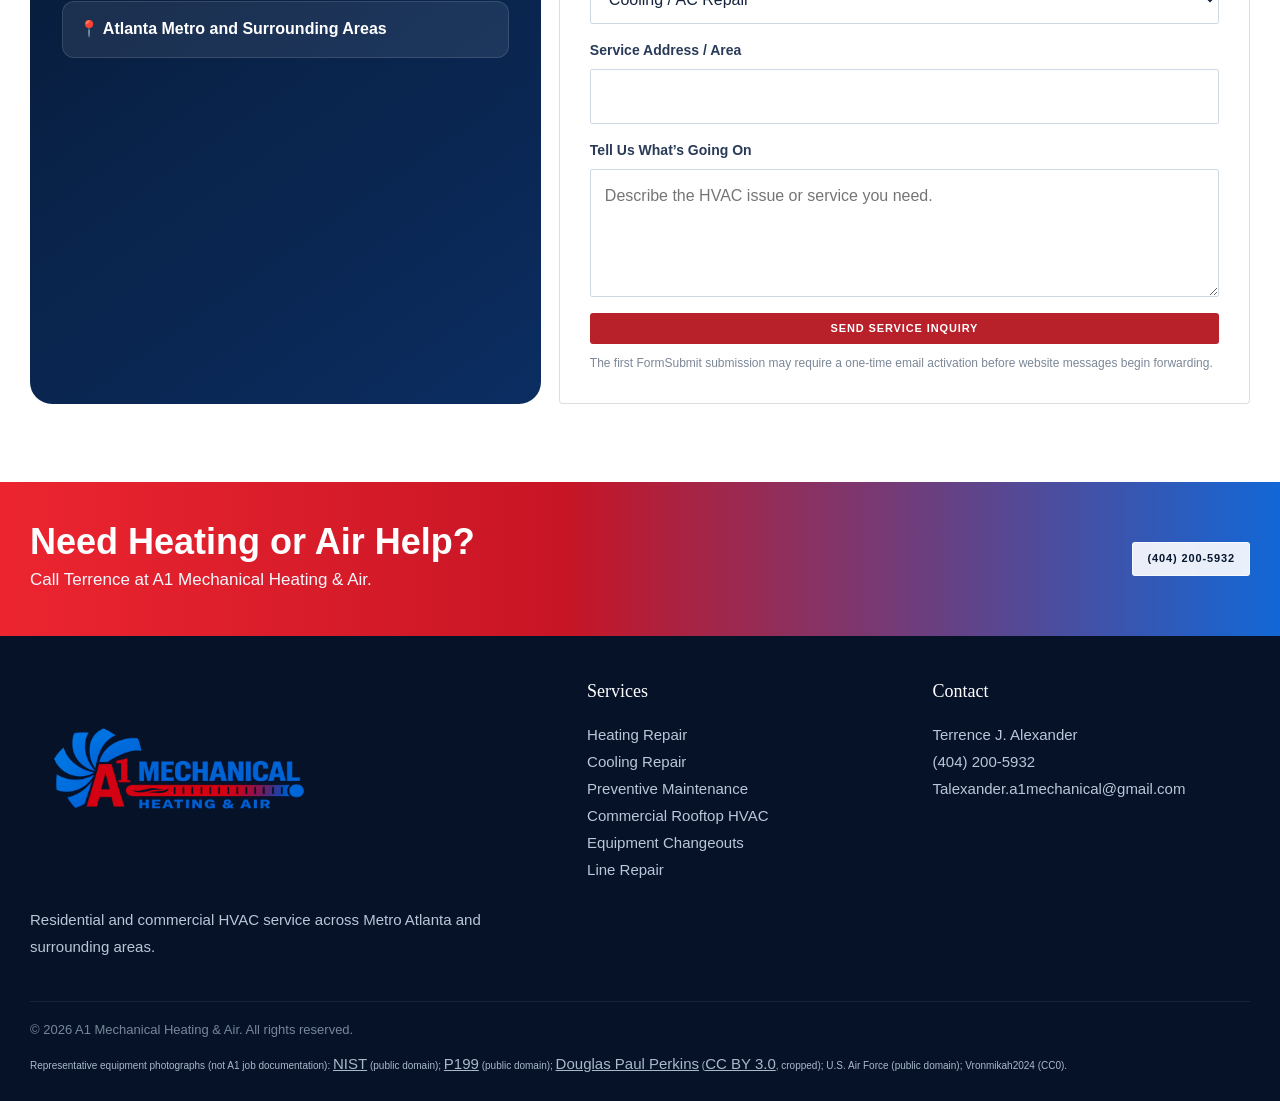
